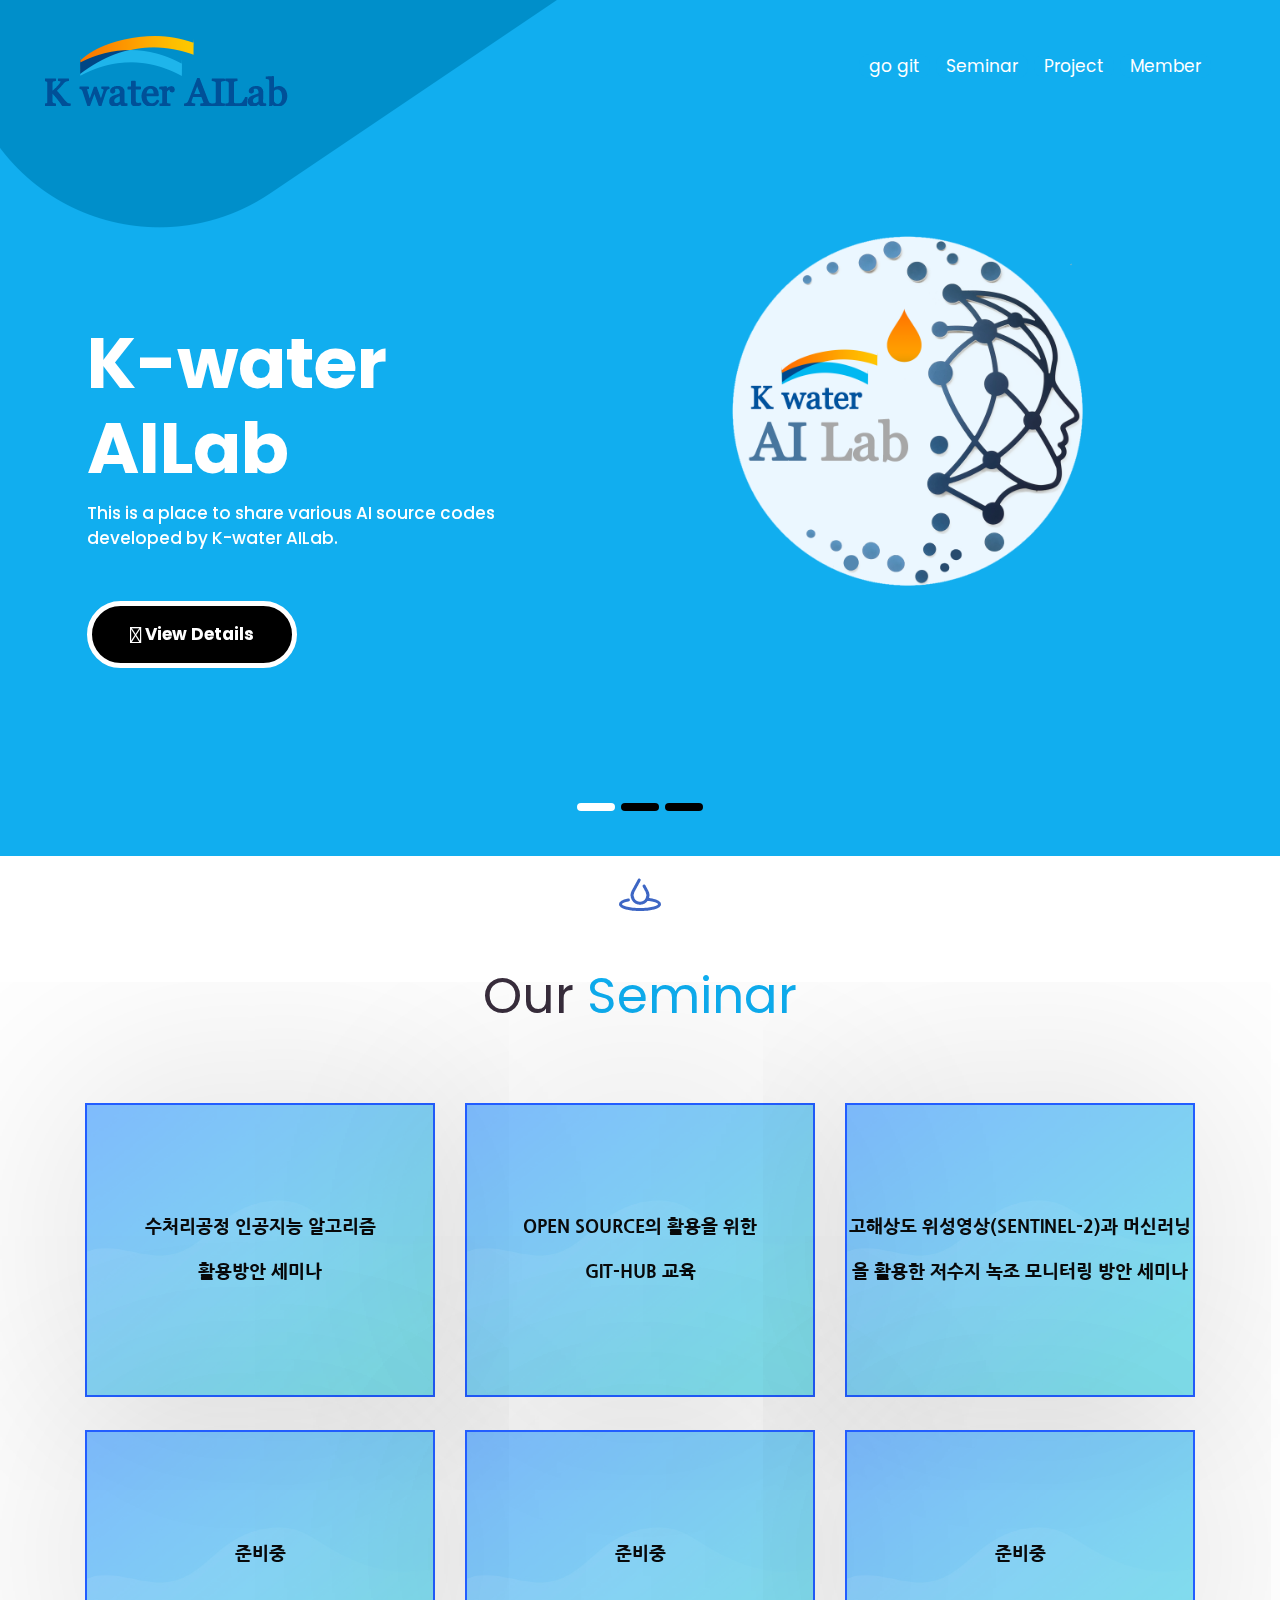
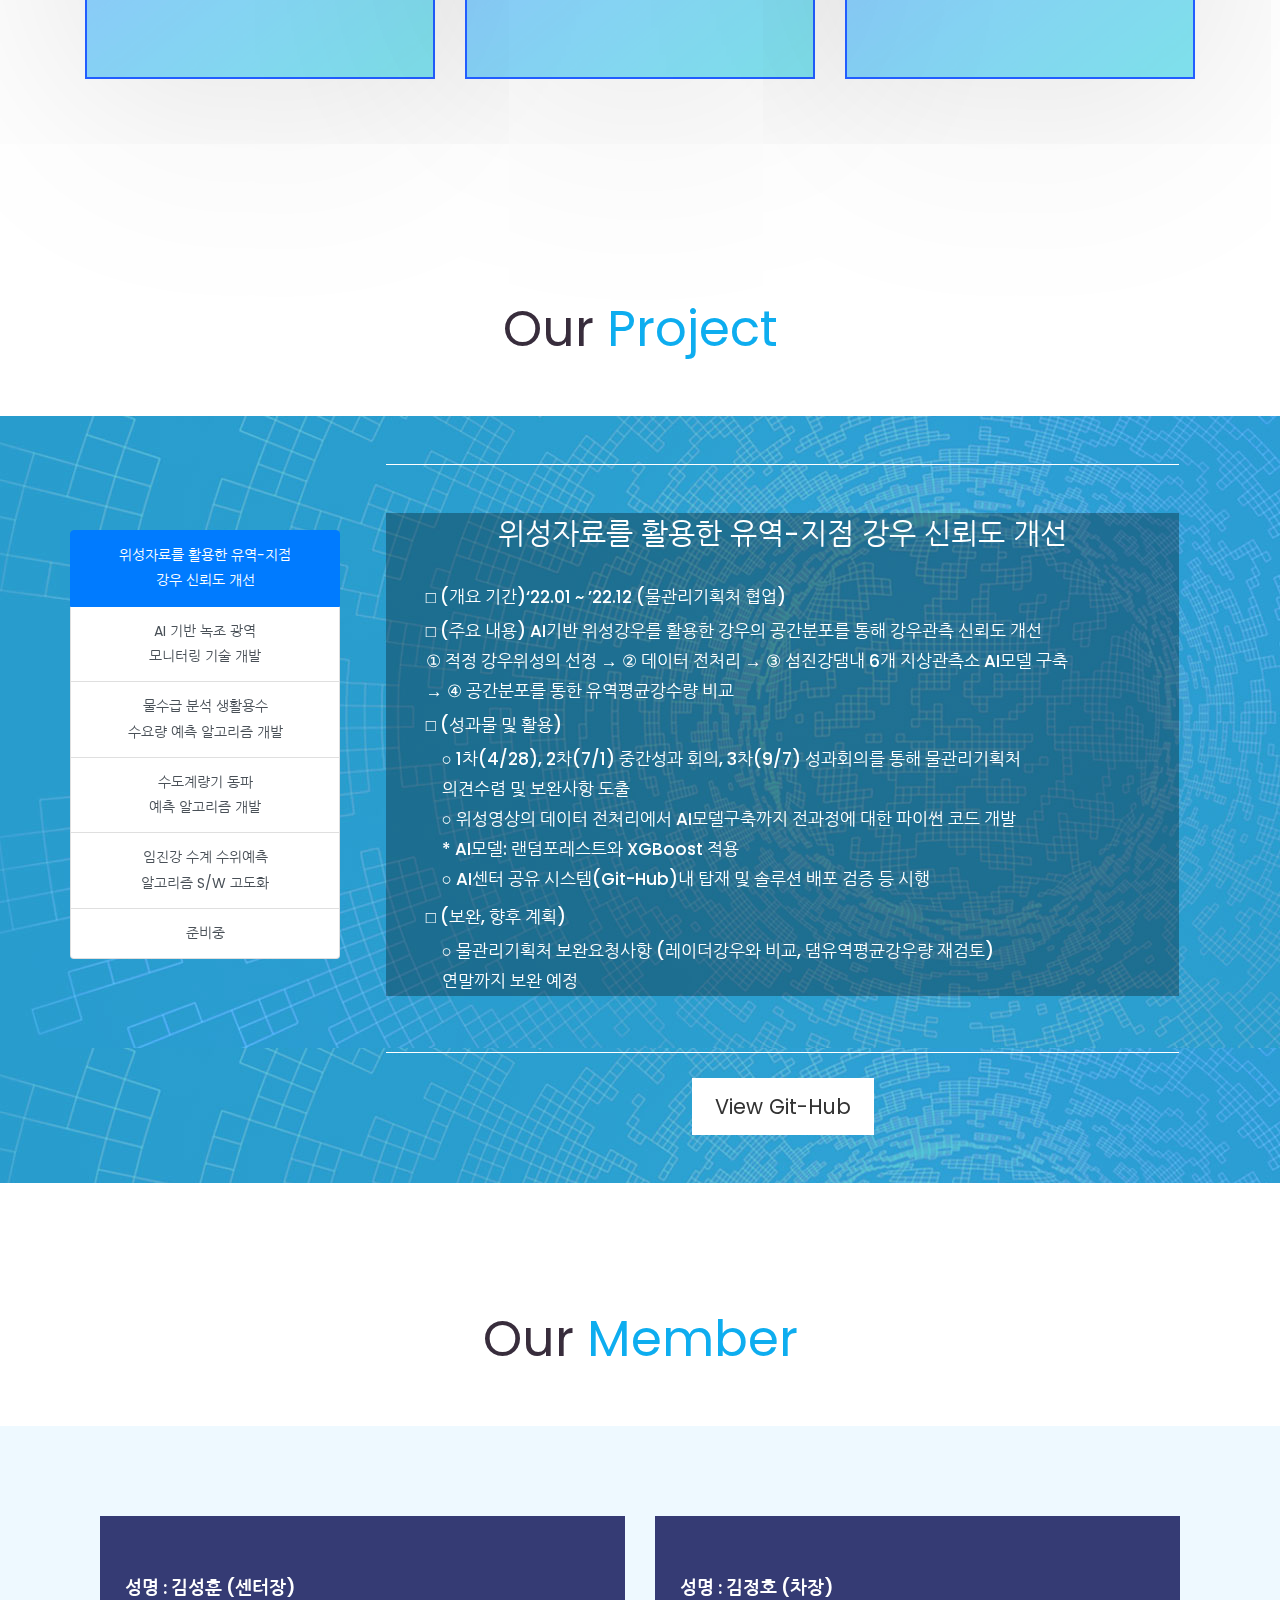
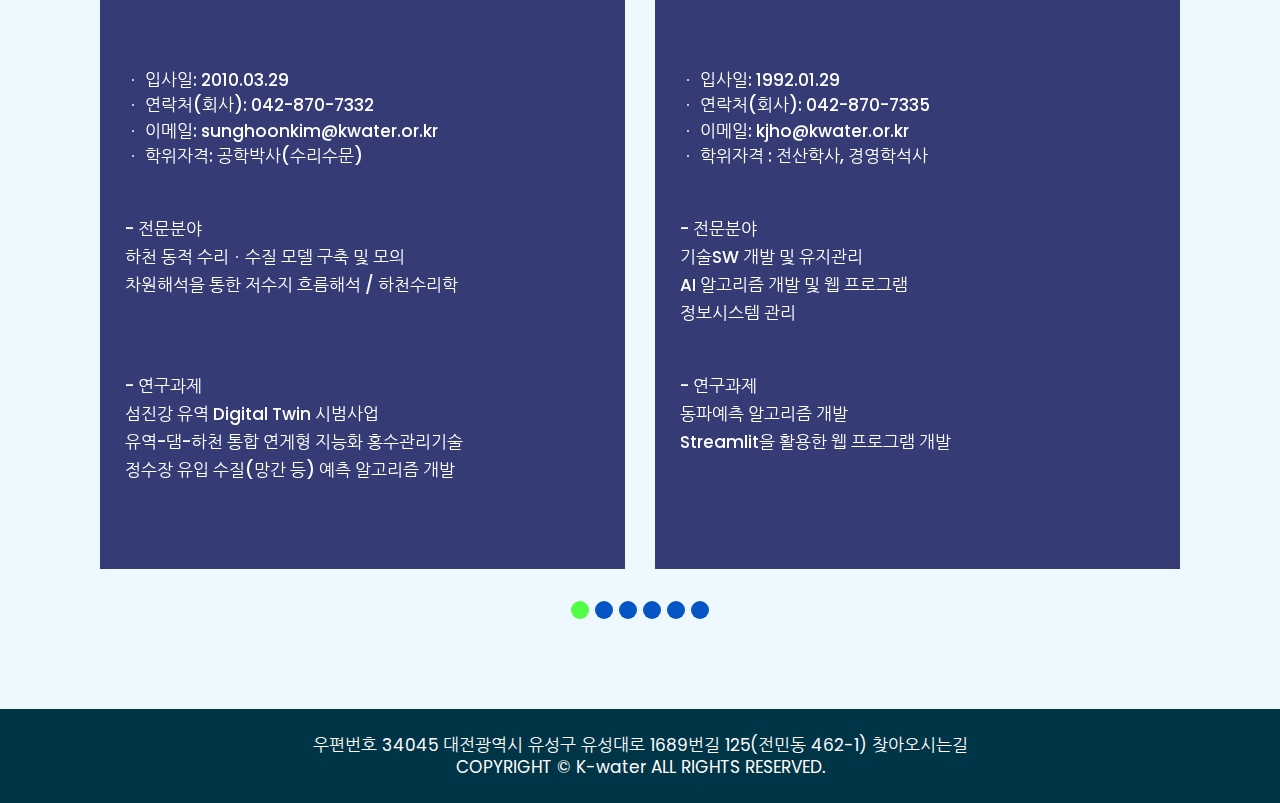
==== index.html @ 800db7da "Update index.html" ====
<!DOCTYPE html>
<html lang="en">
   <head>
      <!-- basic -->
      <meta charset="utf-8">
      <meta http-equiv="X-UA-Compatible" content="IE=edge">
      <!-- mobile metas -->
      <meta name="viewport" content="width=device-width, initial-scale=1">
      <!-- <meta name="viewport" content="initial-scale=1, maximum-scale=1"> -->
      <!-- site metas -->
      <title>Kwater AILab</title>
      <meta name="keywords" content="">
      <meta name="description" content="">
      <meta name="author" content="">
      <!-- bootstrap css -->
      <link rel="stylesheet" href="css/bootstrap.min.css">
      <!-- style css -->
      <link rel="stylesheet" href="css/style.css">
      <!-- Responsive-->
      <link rel="stylesheet" href="css/responsive.css">
      <!-- fevicon -->
      <link rel="icon" href="images/logo/bang1.png" type="image/gif" />
      <!-- Scrollbar Custom CSS -->
      <link rel="stylesheet" href="css/jquery.mCustomScrollbar.min.css">
      <!-- Tweaks for older IEs-->
      <link rel="stylesheet" href="https://netdna.bootstrapcdn.com/font-awesome/4.0.3/css/font-awesome.css">
      <link rel="stylesheet" href="https://cdnjs.cloudflare.com/ajax/libs/fancybox/2.1.5/jquery.fancybox.min.css" media="screen">
      <!--[if lt IE 9]>
      <script src="https://oss.maxcdn.com/html5shiv/3.7.3/html5shiv.min.js"></script>
      <script src="https://oss.maxcdn.com/respond/1.4.2/respond.min.js"></script><![endif]-->

      <!-- member css -->
      <!-- <link rel="stylesheet" href="https://cdnjs.cloudflare.com/ajax/libs/ionicons/4.5.6/css/ionicons.min.css">
      <link rel="stylesheet" href="css/aron/owl.carousel.min_aron.css">
      <link rel="stylesheet" href="css/aron/owl.theme.default.min_aron.css"> -->
      <!-- <link rel="stylesheet" href="css/aron/style_aron.css"> -->

      <!-- font 설정 google -->
      <style>@import url('https://fonts.googleapis.com/css2?family=Nanum+Gothic&display=swap');</style>

      <!-- our project -->
      <link rel="stylesheet" href="css/aron/templatemo-style.css" />

      <!-- new_mem -->
      <link href="https://fonts.googleapis.com/css2?family=Oswald&display=swap" rel="stylesheet">
      <link href="https://fonts.googleapis.com/css2?family=Lato&display=swap" rel="stylesheet">
      <script src="https://kit.fontawesome.com/a076d05399.js"></script>


   </head>
   <!-- body -->
   
   <body class="main-layout">
      <a id="topBtn" href="#">TOP</a>  
      <div id="content">
         <!-- header -->
         <header>
            <!-- header inner -->
            <div class="header">
               <div class="container-fluid">
                  <div class="row">
                     <div class="col-xl-3 col-lg-3 col-md-3 col-sm-3 col logo_section">
                        <div class="full">
                           <div class="center-desk">
                              <div class="logo">
                                 <a href="index.html"><img src="images/logo/newlogo-250.png" alt="#" /></a>
                              </div>
                           </div>
                        </div>
                     </div>
                     <div class="col-xl-9 col-lg-9 col-md-9 col-sm-9">
                        <ul class="btn btn_left">                 
                           </button>
                           <nav class="down_btn float-right">
                              <a href="https://github.com/Kwater-AILab" target="_blank">go git</a>
                              <a href="#work">Seminar</a> 
                              <a href="#contact">Project</a>
                              <a href="#about">Member</a>
                              </nav>
                        </ul>
                     </div>
                  </div>
               </div>
            </div>
         </header>
         <!-- end header inner -->
         <!-- end header -->
         <!-- banner -->
         <div id="myCarousel" class="carousel slide banner_main" data-ride="carousel">
<!-- ----------------------------------------------홈페이지 메인 다음 장 아래 버튼 개수---------------------------------------------------------- -->
            <ol class="carousel-indicators">
               <li data-target="#myCarousel" data-slide-to="0" class="active"></li>
               <li data-target="#myCarousel" data-slide-to="1"></li>
               <li data-target="#myCarousel" data-slide-to="2"></li>
               <!-- <li data-target="#myCarousel" data-slide-to="2"></li> -->
            </ol>
            <div class="carousel-inner">
               <div class="carousel-item active">
                  <div class="container-fluid">
                     <div class="carousel-caption" style="height: 550px ;">
                        <div class="row">
                           <div class="col-xl-5 col-lg-5 col-md-5 col-sm-12">
                              <div class="text-bg">
                                 <h1><br>K-water <br>AILab</h1>
                                 <p>This is a place to share various AI source codes developed by K-water AILab. </p>
                                 <a class="read_more" href="https://github.com/Kwater-AILab" target="_blank"><i class="fa-brands fa-github fa-lg"></i> View Details </a>
                              </div>
                           </div>
                           <div class="col-xl-7 col-lg-7 col-md-7 col-sm-12">
                              <div class="images_box hidden">
                                 <figure><img src="images/logo/MAIN_logo.png"></figure>
                              </div>
                           </div>
                        </div>
                     </div>
                  </div>
               </div>
               <!-- 22222 -->
               <div class="carousel-item">
                  <div class="container-fluid ">
                     <div class="carousel-caption" style="height: 550px ;">
                        <div class="row">
                           <div class="col-xl-5 col-lg-5 col-md-5 col-sm-12">
                              <div class="text-bg">
                                 <h1>2022 제2회 K-water <br>AI 경진대회</h1>
                                 <h2 style="margin-top:-5%;"><br>수돗물 수요예측 AI 알고리즘 개발. </h2>
                                 <p>※ 유량 등의 배수지 운영 자료를 활용하여 수돗물 수요예측을 위한 AI 모델 개발.<br></p>
                                 <a class="read_more" href="https://aifactory.space/competition/detail/2143" target="_blank"><i class="fa-solid fa-water fa-lg"></i> Go page </a>
                              </div>
                           </div>
                           <div class="col-xl-7 col-lg-7 col-md-7 col-sm-12">
                              <div class="images_box" style="height:100%;">
                                <img src="./images/22년_제2회_k-water_AI_경진대회.jpg" style="max-width:100%; height: 550px; ;">
                              </div>
                           </div>
                        </div>
                     </div>
                  </div>
               </div>
               <!-- 33333 -->
               <div class="carousel-item">
                  <div class="container-fluid ">
                     <div class="carousel-caption" style="height: 550px ;">
                        <div class="row">
                           <div class="col-xl-5 col-lg-5 col-md-5 col-sm-12">
                              <div class="text-bg">
                                 <h1>Newsletter</h1>
                                 <h2><br>AI 소식을 알고 싶으세요? <br>AI Newsletter 1호 를 확인해 보세요. </h2>
                                 <p>※ k-water연구원 연구관리처 AI연구센터에서<br> 정기적으로 발간하는 뉴스레터입니다.<br></p>
                                 <a class="read_more" href="https://github.com/Kwater-AILab/AI_NewsLetter" target="_blank"><i class="fa-solid fa-envelopes-bulk fa-lg"></i> Read more </a>
                              </div>
                           </div>
                           <div class="col-xl-7 col-lg-7 col-md-7 col-sm-12">
                              <div class="images_box">
                                 <figure><img src="./news/AI_Newsletter_창간호_카드/AI_Newsletter_창간호_카드_1.jpg"></figure>
                              </div>
                           </div>
                        </div>
                     </div>
                  </div>
               </div>
               
               <!-- ----------------------------------------------홈페이지 메인 다음 장---------------------------------------------------------- -->
               <!-- <div class="carousel-item">
                  <div class="container-fluid">
                     <div class="carousel-caption ">
                        <div class="row">
                           <div class="col-xl-5 col-lg-5 col-md-5 col-sm-12">
                              <div class="text-bg">
                                 <h1>Get<br> Thinking A <br>long time</h1>
                                 <p>Lorem ipsum dolor sit amet, consectetur adipiscing elit, sed do eiusmod tempor incididunt ut labore et dolore magna aliqua. Ut enim ad minim veniam, quis </p>
                                 <a class="read_more" href="#">Read more</a>
                              </div>
                           </div>
                           <div class="col-xl-7 col-lg-7 col-md-7 col-sm-12">
                              <div class="images_box">
                                 <figure><img src="images/img2.png"></figure>
                              </div>
                           </div>
                        </div>
                     </div>
                  </div>
               </div> -->
            </div>
            <a class="carousel-control-prev" href="#myCarousel" role="button" data-slide="prev">
            <i class="fa fa-long-arrow-left" aria-hidden="true"></i>
            </a>
            <a class="carousel-control-next" href="#myCarousel" role="button" data-slide="next">
            <i class="fa fa-long-arrow-right" aria-hidden="true"></i>
            </a>
         </div>
         <!-- end banner -->
         <!-- about ------------------------------------------------>
         <div class="container margin_top10" id="work">
            <div class="row">
               <div class="col-md-12">
                  <div class="titlepage">
                     <img src="./images/mid.png" style="margin-top: 2%; margin-bottom:5%; ">
                     <h2>Our <span class="blu">Seminar</span></h2>
                  </div>
               </div>
            </div>
         </div>
         <div class="three_box">
            <div class="container">
               <div class="row">
                  <div class="col-md-4" onclick="window.open('./seminal_page/index_1.html')">
                     <div id="text_hover" class="const text_align_center">
                        <!-- <i><img src="" alt="#"/></i> -->
                        <!-- <span>수처리공정 인공지능 알고리즘 <br>활용방안 세미나 2022. 03. 11.(금)</span> -->
                        <span>수처리공정 인공지능 알고리즘<br> 활용방안 세미나</span>

                     </div>
                  </div>
                  <div class="col-md-4" onclick="window.open('./seminal_page/index_2.html')">
                     <div id="text_hover" class="const text_align_center p">
                        <span>Open source의 활용을 위한 <br>Git-Hub 교육</span>
                     </div>
                  </div>
                  <div class="col-md-4" onclick="window.open('./seminal_page/index_3.html')">
                     <div id="text_hover" class="const text_align_center">
                        <!-- <i><img src="images/ser3.png" alt="#"/></i> -->
                        <span>고해상도 위성영상(Sentinel-2)과 머신러닝을
                            활용한 저수지 녹조 모니터링 방안 세미나</span>
                     </div>
                  </div>
               </div>

               <div class="row" style="margin-top:3%; margin-bottom:20%;">
                  <div class="col-md-4">
                     <div id="text_hover" class="const text_align_center">
                        <!-- <i><img src="images/ser2.png" alt="#"/></i> -->
                        <span>준비중</span>
                     </div>
                  </div>
                  <div class="col-md-4">
                     <div id="text_hover" class="const text_align_center">
                        <!-- <i><img src="images/ser2.png" alt="#"/></i> -->
                        <span>준비중</span>
                     </div>
                  </div>
                  <div class="col-md-4">
                     <div id="text_hover" class="const text_align_center">
                        <!-- <i><img src="images/ser3.png" alt="#"/></i> -->
                        <span>준비중</span>
                     </div>
                  </div>
               </div>
            </div>
         </div>
            <!-- <div class="container-fluid">
               <div class="row d_flex">
                  <div class="col-md-5">
                     <div class="about_img">
                        <figure><img src="images/about_img.jpg" alt="#"/></figure>
                     </div>
                  </div>

               </div>
            </div> -->
            
         </div>
         <!-- end about -->
         <!-- choose  section -->
         <div class="choose ">
            <div class="container">
               <div class="row">
                  <div class="col-md-12">
                     <div class="titlepage" id="contact">
                        <h2>Our <span class="blu"> Project</span></h2>
                     </div>
                  </div>
               </div>
            </div>
            <div class="choose_bg" >
               <div class="container">
                  <div class="row">
                     <div class="col-md-12">
                        <div class="row">
                           <!-- 카테고리 -->
                           <div class="list-group col-xl-3 col-lg-3 col-md-3 col-sm-12 padding_right" id="list-tab" role="tablist" style="margin-top:10%">
                              <ul class="easy">
                                 <div class="list-group" id="list-tab" role="tablist">
                                    <a class="list-group-item list-group-item-action active font-center" id="list-pj1-list" data-toggle="list" href="#list-pj1" role="tab" aria-controls="pj1">위성자료를 활용한 유역-지점<br> 강우 신뢰도 개선</a>
                                    <a class="list-group-item list-group-item-action font-center" id="list-pj2-list" data-toggle="list" href="#list-pj2" role="tab" aria-controls="pj2">AI 기반 녹조 광역 <br>모니터링 기술 개발</a>
                                    <a class="list-group-item list-group-item-action font-center" id="list-pj3-list" data-toggle="list" href="#list-pj3" role="tab" aria-controls="pj3">물수급 분석 생활용수<br> 수요량 예측 알고리즘 개발</a>
                                    <a class="list-group-item list-group-item-action font-center" id="list-pj4-list" data-toggle="list" href="#list-pj4" role="tab" aria-controls="pj4">수도계량기 동파 <br>예측 알고리즘 개발</a>
                                    <a class="list-group-item list-group-item-action font-center" id="list-pj5-list1" data-toggle="list" href="#list-pj5" role="tab" aria-controls="pj5">임진강 수계 수위예측 <br>알고리즘 S/W 고도화</a>
                                    <a class="list-group-item list-group-item-action font-center" id="list-pj6-list2" data-toggle="list" href="#list-pj6" role="tab" aria-controls="pj6">준비중</a>
                                  </div>
                              </ul>
                           </div>
                           <!-- 내용 -->
                           <div class="col-xl-9 col-lg-9 col-md-9 col-sm-12 padding_left tab-content" id="nav-tabContent">
                              <div class="choose_box tab-pane fade show active"id="list-pj1" role="tabpanel" aria-labelledby="list-pj1-list">
                                 <div>
                                    <ul class="cd-hero-slider mb-0 py-5">
                                       <li class="px-3" data-page-no="1">
                                           <div class="tm-border-top tm-border-bottom">
                                             <div class="tm-bg-dark">
                                               <h2 class="mb-3">위성자료를 활용한 유역-지점 강우 신뢰도 개선</h2>
                                               
                                                <p class="mb-1 text-left">
                                                   □ (개요 기간)‘22.01 ~ ’22.12 (물관리기획처 협업) 
                                                </p>
                                                <p class="mb-1 text-left">
                                                   □ (주요 내용) AI기반 위성강우를 활용한 강우의 공간분포를 통해 강우관측 신뢰도 개선<br>
                                                    ① 적정 강우위성의 선정 → ② 데이터 전처리 → ③ 섬진강댐내 6개 지상관측소 AI모델 구축<br>
                                                     → ④ 공간분포를 통한 유역평균강수량 비교</p>
                                                <!-- <p class="mb-2 text-left" style="margin-left: 2%">
                                                   ○ 군남댐 하류의 방류량 도달시간, 수위 실시간 자료의 시뮬레이션 예측 알고리즘 개발
                                                </p> -->
                                                <p class="mb-1 text-left">
                                                   □ (성과물 및 활용)</p>
                                                <p class="mb-2 text-left" style="margin-left: 2%">
                                                   ○ 1차(4/28), 2차(7/1) 중간성과 회의, 3차(9/7) 성과회의를 통해 물관리기획처 <br>
                                                   의견수렴 및 보완사항 도출 <br>
                                                   ○ 위성영상의 데이터 전처리에서 AI모델구축까지 전과정에 대한 파이썬 코드 개발<br>
                                                   * AI모델: 랜덤포레스트와 XGBoost 적용<br>
                                                   ○ AI센터 공유 시스템(Git-Hub)내 탑재 및 솔루션 배포 검증 등 시행
                                                </p>
                                                <p class="mb-1 text-left">
                                                   □ (보완, 향후 계획)
                                                </p>
                                                <p class="mb-2 text-left" style="margin-left: 2%">
                                                   ○ 물관리기획처 보완요청사항 (레이더강우와 비교, 댐유역평균강우량 재검토)<br>
                                                    연말까지 보완 예정
                                                </p>

                                             </div>
                                           </div>
                                           <div class="text-center">
                                             <a href="https://github.com/Kwater-AILab/rainfall_distribution" target="_blank" data-page-no="2" class="btn btn-primary tm-intro-btn tm-page-link">
                                               View Git-Hub
                                             </a>
                                         </div>            
                                       </li>
                                 </div>
                              </div>
                              <div class="choose_box tab-pane"id="list-pj2" role="tabpanel" aria-labelledby="list-pj2-list">
                                 <div>
                                    <ul class="cd-hero-slider mb-0 py-5">
                                       <li class="px-3" data-page-no="1">
                                          <div class="tm-border-top tm-border-bottom">
                                             <div class="tm-bg-dark">
                                                <h2 class="mb-3">AI 기반 녹조 광역 모니터링 기술 개발</h2>
                                                
                                                <p class="mb-1 text-left">
                                                   □  (개요 기간)  ‘22.03 ~ ’22.11 (물환경계획처 협업) 
                                                </p>
                                                <p class="mb-1 text-left">
                                                   □  (주요 내용) 고해상도 위성영상과 머신러닝을 활용한 저수지 녹조 모니터링 </p>
                                                <p class="mb-2 text-left" style="margin-left: 2%">
                                                   ○ Sentinel 위성 영상을 활용한 저수지(영주댐) 녹조 분포와 AI 맵핑 및 코드 개발 완료
                                                </p>
                                                <p class="mb-1 text-left">
                                                   □ (성과물 및 활용)
                                                </p>
                                                <p class="mb-2 text-left" style="margin-left: 2%">
                                                   ○ 파이썬 라이브러리 개발 솔루션화 <br>
                                                   ○ AI센터 공유 시스템(Git-Hub)내 탑재 및 솔루션 배포 검증 등 시행 
                                                </p>
                                                <p class="mb-1 text-left">
                                                   □ (보완, 향후 계획)
                                                </p>
                                                <p class="mb-2 text-left" style="margin-left: 2%">
                                                   ○ 22년 홍수기 등 운영결과에 따른 성과 공유 및 피드백(~‘22년 말) 시행
                                                </p>
                                             </div>
                                          </div>
                                           <div class="text-center">
                                             <a href="#0" data-page-no="2" class="btn btn-primary tm-intro-btn tm-page-link">
                                               View Git-Hub
                                             </a>
                                         </div>            
                                       </li>
                                 </div>
                              </div>
                              <div class="choose_box tab-pane"id="list-pj3" role="tabpanel" aria-labelledby="list-pj3-list">
                                 <div>
                                    <ul class="cd-hero-slider mb-0 py-5">
                                       <li class="px-3" data-page-no="1">
                                          <div class="tm-border-top tm-border-bottom">
                                             <div class="tm-bg-dark">
                                                <h2 class="mb-3">물수급 분석 생활용수 수요량 예측 알고리즘 개발</h2>
                                                
                                                <p class="mb-1 text-left">
                                                   □  (개요 기간)  ‘22.05 ~ ’22.11 (물관리기획처 협업)
                                                </p>
                                                <p class="mb-1 text-left">
                                                   □  (주요 내용) 국가물관리기본계획 장래(목표년도 2035년) 물수급분석을 위한 인공지능을<br>
                                                    활용한 생·공용수 수요패턴 예측연구(~’22.9) </p>
                                                <p class="mb-2 text-left" style="margin-left: 2%">
                                                   ○ 과거 시·군별 생·공용수 사용량 자료(‘91~’21, 30년, 월별)와 생·공용수 사용량에<br>
                                                    영향을 줄 수 있는 다양한 영향인자(‘08~’21)의 시·군별 영향특성 분석<br>
                                                   ○ 장래인구와 기후변화 시나리오를 활용, AI기반 ’35년 생·공용수 수요예측
                                                </p>
                                                <p class="mb-1 text-left">
                                                   □ (성과물 및 활용)
                                                </p>
                                                <p class="mb-2 text-left" style="margin-left: 2%">
                                                   ○ 시군별 영향인자 분석 EDA(Exploratory Data Analysis)분석 코드 개발 <br>
                                                   ○ 11개 시계열분석방법을 통한 용수수요 예측 코드 개발 <br>
                                                      * ARIMA, SARIMA, Prophet, Lightgbm, DeepAR 등  <br>
                                                   ○ AI센터 공유 시스템(Git-Hub)내 탑재 및 솔루션 배포 검증 등 시행
                                                </p>
                                                <p class="mb-1 text-left">
                                                   □ (보완, 향후 계획)
                                                </p>
                                                <p class="mb-2 text-left" style="margin-left: 2%">
                                                   ○ 물관리기획처와 협의를 통해 개발된 코드의 전국 162개 시·군 확대 적용 확대 방안 검토 및 추진 
                                                </p>
                                             </div>
                                          </div>
                                           <div class="text-center">
                                             <a href="#0" data-page-no="2" class="btn btn-primary tm-intro-btn tm-page-link">
                                               View Git-Hub
                                             </a>
                                         </div>            
                                       </li>
                                 </div>
                              </div>
                              <div class="choose_box tab-pane"id="list-pj4" role="tabpanel" aria-labelledby="list-pj4-list">
                                 <div>
                                    <ul class="cd-hero-slider mb-0 py-5">
                                       <li class="px-3" data-page-no="1">
                                          <div class="tm-border-top tm-border-bottom">
                                             <div class="tm-bg-dark">
                                                <h2 class="mb-3">수도계량기 동파 예측 알고리즘 개발</h2>
                                                
                                                <p class="mb-1 text-left">
                                                   □(과업 기간)  ‘22.02 ~ ’22.09 (유역수도지원처 협업)
                                                </p>
                                                <p class="mb-1 text-left">
                                                   □  (주요 내용) 수도계량기함 내 온도센서와 가상센서(Virtual Sensing)를 이용하여<br>
                                                   동파 예측 서비스 제공 기반 마련 및 기존 센서 이상감지 등 적용
                                                   <!-- <p class="text-left" style="font-size: small;">
                                                      ※ 가상센서(Virtual Sensing): 말그대로 현실에 존재하지 않는 가상의 센서라는 의미,
                                                      온도를 예측하는 물리적인 기계 수량의 부족과 일부 지역에만 설치되어 있다는 문제를
                                                      극복하기 위해 가상의 센서를 만들어 서비스에 활요함.
                                                   </p> -->
                                                </p>
                                                <p class="mb-2 text-left" style="margin-left: 2%">
                                                   ○ 계측자료(기상, 지형 등)를 특성별 구분(그룹화)하여, 예측 모델식을 개발
                                                </p>
                                                <p class="mb-1 text-left">
                                                   □ (성과물 및 활용)
                                                </p>
                                                <p class="mb-2 text-left" style="margin-left: 2%">
                                                   ○ 전문가 자문(9.4) 및 개선·보완 사항 검토 <br>
                                                   ○ 파이썬 라이브러리 개발 솔루션 현업 제공 <br>
                                                   ○ 성과물 가시화를 위한 Web-App 개발 및 내부 배포 <a href="https://himount-freeze-burst-freeze-meter-streamlit-qx53qw.streamlit.app/" target="_blank" style="color:rgb(0, 255, 136) ;">➤ 바로가기</a>

                                                </p>
                                                <p class="mb-1 text-left">
                                                   □ (보완, 향후 계획)
                                                </p>
                                                <p class="mb-2 text-left" style="margin-left: 2%">
                                                   ○ 시스템 고도화 및 신규 계측 데이터 반영 검증 수행<br>
                                                   - 운영 데이터를 활용한 지속적·주기적 AI학습 방안, 확률 예측 등 검토
                                                </p>
                                                <p class="mb-1 text-left">
                                                   □ (현재)
                                                </p>
                                                <p class="mb-2 text-left" style="margin-left: 2%">
                                                   ○ <a href="https://www.waternow.go.kr/web/" target="_blank" style="color:rgb(0, 255, 136) ;">'워터나우'</a>에서 전국민 '동파위험 알림 서비스' 시행중 <a href="https://www.kwater.or.kr/news/repoView.do?seq=127614&brdId=KO26&orderByField=&orderByDirection=&s_mid=36" target="_blank" style="color:rgb(0, 255, 136) ;">➤ 관련기사</a><br>
                                                   - 동파위험 알림 서비스는 '동파위험 지도서비스'와 '푸쉬알림 서비스' 로 구성되어 있음
                                                   <!-- <p class="text-left" style="font-size: small;">
                                                      ※ 워터나우: 한국수자원공사가 국가상수동정보시스템의 수돗물정보서비스를 사용자가 보다 편리하게 이용할 수 있도록
                                                      개발하여'21년 12월부터 운영중인 모바일 어플리케이션
                                                   </p> -->
                                                </p>
                                             </div>
                                          </div>
                                           <div class="text-center">
                                             <a href="https://github.com/Kwater-AILab" target="_blank" data-page-no="2" class="btn btn-primary tm-intro-btn tm-page-link">
                                               View Git-Hub
                                             </a>
                                         </div>            
                                       </li>
                                 </div>
                              </div>
                              <div class="choose_box tab-pane"id="list-pj5" role="tabpanel" aria-labelledby="list-pj5-list">
                                 <div>
                                    <ul class="cd-hero-slider mb-0 py-5">
                                       <li class="px-3" data-page-no="1">
                                           <div class="tm-border-top tm-border-bottom">
                                             <div class="tm-bg-dark">
                                               <h2 class="mb-3">임진강 수계 수위예측 알고리즘 S/W 고도화</h2>
                                               
                                               <p class="mb-1 text-left">
                                                □ (개요 기간) ‘21.07 ~ ’22.06 </p>
                                                <p class="mb-1 text-left">
                                                □ (주요 내용) 북한댐(황강) 댐 방류 및 극한 홍수 등에 대응한 하류 지역의 수위 예측 기술 개발 </p>
                                                <p class="mb-2 text-left" style="margin-left: 2%">
                                                   ○ 군남댐 하류의 방류량 도달시간, 수위 실시간 자료의 시뮬레이션 예측 알고리즘 개발</p>
                                                 <p class="mb-1 text-left">
                                                   □ (성과물 및 활용)</p>
                                                   <p class="mb-2 text-left" style="margin-left: 2%">
                                                      ○ 홍수통제소 자료 기반으로 실시간 수위 예측을 위한 프로그램(C#) 개발 <br>
                                                      ○ 데이터기반 하천 수위예측 S/W 개발성과 현장 적용을 위한 배포 및 시범 운영(연천포전권)</p>
                                                    <p class="mb-1 text-left">
                                                      □ (보완, 향후 계획)</p>
                                                   <p class="mb-2 text-left" style="margin-left: 2%">
                                                      ○ 22년 홍수기 등 운영결과에 따른 성과 공유 및 피드백(~‘22년 말) 시행</p>
                                             </div>
                                           </div>
                                           <div class="text-center">
                                             <a href="#0" data-page-no="2" class="btn btn-primary tm-intro-btn tm-page-link">
                                               View Git-Hub
                                             </a>
                                         </div>            
                                       </li>
                                 </div>
                              </div>
                              <div class="choose_box tab-pane"id="list-pj6" role="tabpanel" aria-labelledby="list-pj6-list">
                                 <div>
                                    <ul class="cd-hero-slider mb-0 py-5">
                                       <li class="px-3" data-page-no="1">
                                           <div class="tm-border-top tm-border-bottom">
                                             <div class="tm-bg-dark">
                                               <h2 class="mb-3">준비중</h2>
                                               
                                               <!-- <p class="mb-1 text-left">
                                                □ (개요 기간) ‘21.07 ~ ’22.06 </p>
                                                <p class="mb-1 text-left">
                                                □ (주요 내용) 북한댐(황강) 댐 방류 및 극한 홍수 등에 대응한 하류 지역의 수위 예측 기술 개발 </p>
                                                <p class="mb-2 text-left" style="margin-left: 2%">
                                                   ○ 군남댐 하류의 방류량 도달시간, 수위 실시간 자료의 시뮬레이션 예측 알고리즘 개발
                                                 </p>
                                                 <p class="mb-1 text-left">
                                                   □ (성과물 및 활용)</p>
                                                   <p class="mb-2 text-left" style="margin-left: 2%">
                                                      ○ 홍수통제소 자료 기반으로 실시간 수위 예측을 위한 프로그램(C#) 개발 <br>
                                                      ○ 데이터기반 하천 수위예측 S/W 개발성과 현장 적용을 위한 배포 및 시범 운영(연천포전권) 
                                                    </p>
                                                    <p class="mb-1 text-left">
                                                      □ (보완, 향후 계획)
                                                   </p>
                                                   <p class="mb-2 text-left" style="margin-left: 2%">
                                                      ○ 22년 홍수기 등 운영결과에 따른 성과 공유 및 피드백(~‘22년 말) 시행
                                                    </p> -->

                                             </div>
                                           </div>
                                           <div class="text-center">
                                             <a href="#0" data-page-no="2" class="btn btn-primary tm-intro-btn tm-page-link">
                                               View Git-Hub
                                             </a>
                                         </div>            
                                       </li>
                                 </div>
                              </div>
                           </div>
                        </div>
                     </div>
                  </div>
               </div>
            </div>
         </div>
         <!-- end choose  section -->
         <!-- work -->
         <div class="titlepage" style="margin-top:10%;">
            <h2>Our <span class="blu"> Member</span></h2>
         </div>

         <div class="testimonial" id="about">
            <div class="container">
               <div class="row">
                  <div class="col-md-12">
                     <div id="myCarouse2" class="carousel slide testimonial_Carousel" data-ride="carousel">
                        <ol class="carousel-indicators">
                           <li data-target="#myCarouse2" data-slide-to="0" class="active"></li>
                           <li data-target="#myCarouse2" data-slide-to="1"></li>
                           <li data-target="#myCarouse2" data-slide-to="2"></li>
                           <li data-target="#myCarouse2" data-slide-to="3"></li>
                           <li data-target="#myCarouse2" data-slide-to="4"></li>
                           <li data-target="#myCarouse2" data-slide-to="5"></li>
                        </ol>
                        <div class="carousel-inner">
                           <div class="carousel-item active">
                              <div class="container">
                                 <div class="carousel-caption ">
                                    <div class="row">
                                       <div class="col-md-6 margin_boot">
                                          <div class="test_box">
                                             <h4>성명 : 김성훈 (센터장)</h4>
                                             <p class="name_aron" style="line-height:1.5 ;">
                                                <br>ㆍ 입사일: 2010.03.29
                                                <br>ㆍ 연락처(회사): 042-870-7332
                                                <br>ㆍ 이메일: sunghoonkim@kwater.or.kr
                                                <br>ㆍ 학위자격: 공학박사(수리수문) 
                                                <div class="name_aron">
                                                    <p style="color:#fff ;" >
                                                        - 전문분야
                                                        <br>하천 동적 수리ㆍ수질 모델 구축 및 모의
                                                        <br>차원해석을 통한 저수지 흐름해석 / 하천수리학  
                                                        <br>&nbsp; 
                                                    </p>
                                                    <p class="">
                                                        - 연구과제
                                                        <br>섬진강 유역 Digital Twin 시범사업
                                                        <br>유역-댐-하천 통합 연게형 지능화 홍수관리기술
                                                        <br>정수장 유입 수질(망간 등) 예측 알고리즘 개발
                                                </div>
                                                </p>        
                                            </p>
                                          </div>
                                       </div>
                                       <div class="col-md-6 margin_boot">
                                          <div class="test_box">
                                             <h4>성명 : 김정호 (차장)</h4>
                                             <p class="name_aron" style="line-height:1.5 ;">
                                                <br>ㆍ 입사일: 1992.01.29
                                                <br>ㆍ 연락처(회사): 042-870-7335
                                                <br>ㆍ 이메일: kjho@kwater.or.kr
                                                <br>ㆍ 학위자격 : 전산학사, 경영학석사
                                                <div class="name_aron">
                                                    <p style="color:#fff ;" >
                                                        - 전문분야
                                                        <br>기술SW 개발 및 유지관리
                                                        <br>AI 알고리즘 개발 및 웹 프로그램
                                                        <br>정보시스템 관리
                                                    </p>
                                                    <p class="">
                                                        - 연구과제
                                                        <br>동파예측 알고리즘 개발
                                                        <br>Streamlit을 활용한 웹 프로그램 개발
                                                        <br>&nbsp; 
                                                </div>
                                                </p>        
                                            </p>
                                          </div>
                                       </div>
                                    </div>
                                 </div>
                              </div>
                           </div>
                           <div class="carousel-item">
                              <div class="container">
                                 <div class="carousel-caption">
                                    <div class="row">
                                       <div class="col-md-6 margin_boot">
                                          <div class="test_box">
                                             <h4>성명 : 이호현 (수석위원)</h4>
                                             <p class="name_aron" style="line-height:1.5 ;">
                                                <br>ㆍ 입사일: 1998.01.05
                                                <br>ㆍ 연락처(회사): 042-670-7682
                                                <br>ㆍ 이메일: lhh@kwater.or.kr
                                                <br>ㆍ 학위자격 : 공학박사(제어공학)
                                                <div class="name_aron">
                                                      <p style="color:#fff ;" >
                                                         - 전문분야
                                                         <br>계측제어시스템, 수처리 공정제어 기술
                                                         <br>데이터마이닝, 패턴인식 등
                                                         <br>&nbsp; 
                                                      </p>
                                                      <p class="">
                                                         - 연구과제
                                                         <br>컴퓨터 비전 기술을 이용한 댐 결함검출
                                                         <br>임진강 수계 수위예측 알고리즘 S/W고도화
                                                         <br>산업용수 RO 막차압 예측에 따른 화확세정 예측
                                                </div>
                                                </p>        
                                             </p>
                                          </div>
                                       </div>
                                       <div class="col-md-6 margin_boot">
                                          <div class="test_box">
                                             <h4>성명 :정희진 (차장)</h4>
                                             <p class="name_aron" style="line-height:1.5 ;">
                                                <br>ㆍ 입사일: 2005.06.28
                                                <br>ㆍ 연락처(회사): 042-870-7683
                                                <br>ㆍ 이메일: heejin.chung@kwater.or.kr
                                                <br>ㆍ 학위자격 : 석사(산업계측제어), 기사(정보처리), CISA
                                                <div class="name_aron">
                                                      <p style="color:#fff ;" >
                                                         - 전문분야
                                                         <br>계측제어시스템, 수처리 공정제어 기술
                                                         <br>수도 분야 인공지능 적용
                                                         <br>물관리 ICT 및 AI 적용 자문 등 
                                                      </p>
                                                      <p class="">
                                                         - 연구과제
                                                         <br>정수 및 배출수처리 공정 인공지능 알고리즘 개발
                                                         <br>컴퓨터 비전 기술을 이용한 댐 결함검출
                                                         <br>&nbsp; 
                                                </div>
                                                </p>        
                                             </p>
                                          </div>
                                       </div>
                                    </div>
                                 </div>
                              </div>
                           </div>
                           <div class="carousel-item">
                              <div class="container">
                                 <div class="carousel-caption">
                                    <div class="row">
                                       <div class="col-md-6 margin_boot">
                                          <div class="test_box">
                                             <h4>성명: 최영돈 (책임연구원)</h4>
                                             <p class="name_aron" style="line-height:1.5 ;">
                                                <br>ㆍ 입사일: 2003.02.24
                                                <br>ㆍ 연락처(회사): 042-870-7623
                                                <br>ㆍ 이메일: sunghoonkim@kwater.or.kr
                                                <br>ㆍ 학위자격: 박사(University of Virginia)
                                                <div class="name_aron">
                                                      <p style="color:#fff ;" >
                                                         - 전문분야
                                                         <br>Computational Reproducibility
                                                         <br>Python을 활용한 수자원모델링
                                                         <br>RF와 XGBoost를 활용한 시계열자료 분석
                                                      </p>
                                                      <p class="">
                                                         - 연구과제
                                                         <br>AI기반 위성강우를 활용한 강우의 공간분포
                                                         <br>인공지능을 활용한 생공용수 수요패턴 예측
                                                         <br>고해상도 위성영상 활용한 저수지 녹조예측
                                                </div>
                                                </p>        
                                             </p>
                                          </div>
                                       </div>
                                       <div class="col-md-6 margin_boot">
                                          <div class="test_box">
                                             <h4>성명 : 정지영 (책임위원)</h4>
                                             <p class="name_aron" style="line-height:1.5 ;">
                                                <br>ㆍ 입사일: 2010.03.29
                                                <br>ㆍ 연락처(회사): 042-870-7334
                                                <br>ㆍ 이메일: jyjung@kwater.or.kr
                                                <br>ㆍ 학위자격 : 석사(지역환경토목), SCJP
                                                <div class="name_aron">
                                                      <p style="color:#fff ;" >
                                                         - 전문분야
                                                         <br>데이터 전처리 및 품질관리 기술
                                                         <br>수자원/환경/에너지 분야 AI 알고리즘 개발
                                                         <br>물관리 SW 및 GIS, AI 적용 자문 등
                                                      </p>
                                                      <p class="">
                                                         - 연구과제
                                                         <br>취수원 수질(망간, 녹조) 예측 알고리즘 연구
                                                         <br>댐ㆍ도시ㆍ하천 홍수분석 AI 표준모델 개발
                                                         <br>&nbsp; 
                                                </div>
                                                </p>        
                                             </p>
                                          </div>
                                       </div>
                                    </div>
                                 </div>
                              </div>
                           </div>
                           <div class="carousel-item">
                              <div class="container">
                                 <div class="carousel-caption">
                                    <div class="row">
                                       <div class="col-md-6 margin_boot">
                                          <div class="test_box">
                                             <h4>성명 :김용섭 (과장)</h4>
                                             <p class="name_aron" style="line-height:1.5 ;">
                                                <br>ㆍ 입사일: 2017.12.30
                                                <br>ㆍ 연락처(회사): 042-870-7337
                                                <br>ㆍ 이메일: seobiya@kwater.or.kr
                                                <br>ㆍ 학위자격 : 학사(컴퓨터정보학), 기사(정보처리)
                                                <div class="name_aron">
                                                      <p style="color:#fff ;" >
                                                         - 전문분야
                                                         <br>Native Desktop, Embedded 개발
                                                         <br>Mobile(Andriod) App개발
                                                         <br>&nbsp; 
                                                      </p>
                                                      <p class="">
                                                         - 연구과제
                                                         <br>수자원/수도/ICT 및 Iot 분야 GUI프로그램 개발
                                                         <br>&nbsp; 
                                                         <br>&nbsp; 
                                                </div>
                                                </p>        
                                             </p>
                                          </div>
                                       </div>
                                       <div class="col-md-6 margin_boot">
                                          <div class="test_box">
                                             <h4>성명 : 주경원 (선임연구) </h4>
                                             <p class="name_aron" style="line-height:1.5 ;">
                                                <br>ㆍ 입사일: 2022.07.11
                                                <br>ㆍ 연락처(회사): 042-870-7340
                                                <br>ㆍ 이메일: kwjoo@kwater.or.kr
                                                <br>ㆍ 학위자격 : 공학박사(토목환경공학과)
                                                <div class="name_aron">
                                                      <p style="color:#fff ;" >
                                                         - 전문분야
                                                         <br>수문량 분석 선진화 기술개발 (설계강우량)
                                                         <br>다변량 확률분포형(copula) 기반 연구
                                                         <br>인공신경망 기반 댐 장기유입량 예측
                                                      </p>
                                                      <p class="">
                                                         - 연구과제
                                                         <br>유역-댐-하천 통합 연게형 지능화 홍수관리기술
                                                         <br>물수급 분석 생활용수 수요량 예측 알고리즘 개발
                                                         <br>정수장 유입 수질(망간 등) 예측 알고리즘 개발
                                                </div>
                                                </p>        
                                             </p>
                                          </div>
                                       </div>
                                    </div>
                                 </div>
                              </div>
                           </div>
                           <div class="carousel-item">
                              <div class="container">
                                 <div class="carousel-caption">
                                    <div class="row">
                                       <div class="col-md-6 margin_boot">
                                          <div class="test_box">
                                             <h4>성명 : 이소령 (대리)</h4>
                                             <p class="name_aron" style="line-height:1.5 ;">
                                                <br>ㆍ 입사일: 2022.07.11
                                                <br>ㆍ 연락처(회사): 042-870-7341
                                                <br>ㆍ 이메일: wjellygom@kwater.or.kr
                                                <br>ㆍ 학위자격 : 학사(프랑스문화, 융합소프트웨어), 기사(정보처리), SQLD
                                                <div class="name_aron">
                                                      <p style="color:#fff ;" >
                                                         - 전문분야
                                                         <br>정보시스템 관리
                                                         <br>파이썬을 이용한 전처리 및 시각화
                                                         <!-- <br>&nbsp;  -->
                                                      </p>
                                                      <p class="">
                                                         - 연구과제
                                                         <br>DB 메타데이터, 공공데이터품질 진단
                                                         <br>&nbsp; 
                                                         <br>&nbsp; 
                                                </div>
                                                </p>        
                                             </p>
                                          </div>
                                       </div>
                                       <div class="col-md-6 margin_boot">
                                          <div class="test_box">
                                             <h4>성명 : 장현준 (사원)</h4>
                                             <p class="name_aron" style="line-height:1.5 ;">
                                                <br>ㆍ 입사일: 2022.03.02
                                                <br>ㆍ 연락처(회사): 042-870-7685
                                                <br>ㆍ 이메일: gapple95@kwater.or.kr
                                                <br>ㆍ 학위자격 : 석사(컴퓨터공학과)
                                                <div class="name_aron">
                                                      <p style="color:#fff ;" >
                                                         - 전문분야
                                                         <br>머신러닝, 딥러닝 모델 구축
                                                         <br>머신러닝을 활용한 회귀, 분류 알고리즘 적용
                                                         <br>&nbsp; 
                                                      </p>
                                                      <p class="">
                                                         - 연구과제
                                                         <br>AI 시뮬레이션 취수원수질 예측(망간 등)
                                                         <br>&nbsp; 
                                                         <br>&nbsp; 
                                                </div>
                                                </p>        
                                             </p>
                                          </div>
                                       </div>
                                    </div>
                                 </div>
                              </div>
                           </div>
                            <div class="carousel-item">
                              <div class="container">
                                 <div class="carousel-caption">
                                    <div class="row">
                                       <div class="col-md-6 margin_boot">
                                          <div class="test_box">
                                             <h4>성명 : 이아론 (사원)</h4>
                                             <p class="name_aron" style="line-height:1.5 ;">
                                                <br>ㆍ 입사일: 2022.05.02
                                                <br>ㆍ 연락처(회사): 042-870-7333
                                                <br>ㆍ 이메일: leearon@kwater.or.kr
                                                <br>ㆍ 학위자격 : 학사(컴퓨터공학과), 기사(정보처리)
                                                <div class="name_aron">
                                                      <p style="color:#fff ;" >
                                                         - 전문분야
                                                         <br>컴퓨터 비전 오픈소스 모델 활용
                                                         <br>파이썬을 이용한 크롤링, 셀리늄, 시각화
                                                         <br>웹 디자인
                                                      </p>
                                                      <p class="">
                                                         - 연구과제
                                                         <br>컴퓨터 비전 기술을 이용한 댐 결함검출
                                                         <br>&nbsp; 
                                                         <br>&nbsp; 
                                                </div>
                                                </p>        
                                             </p>
                                          </div>
                                       </div>
                                       <!-- <div class="col-md-6 margin_boot">
                                          <div class="test_box">
                                             <i><img src="images/tes1.jpg" alt="#"/></i>
                                             <h4>ROCOYO</h4>
                                             <span>(It is a long )</span>
                                             <p>It is a long established fact that a reader will be distracted by the readable content of a page when looking at its layout. The point of using Lorem Ipsum is that it has a more-or-less normal distribution of letters, as </p>
                                          </div>
                                       </div> -->
                                    </div>
                                 </div>
                              </div>
                           </div>
                        </div>
                        <a class="carousel-control-prev" href="#myCarouse2" role="button" data-slide="prev">
                        <span class="carousel-control-prev-icon" aria-hidden="true"></span>
                        <span class="sr-only">Previous</span>
                        </a>
                        <a class="carousel-control-next" href="#myCarouse2" role="button" data-slide="next">
                        <span class="carousel-control-next-icon" aria-hidden="true"></span>
                        <span class="sr-only">Next</span>
                        </a>
                     </div>
                  </div>
               </div>
            </div>
         </div>
         <!-- test -->
         
         <!-- end_test -->
         <!--  footer -->
         <footer>
            <!-- <div class="footer">
               <div class="container">
                  <div class="col-md-12">
                     <p style="color:#fff ;">우편번호 34045 대전광역시 유성구 유성대로 1689번길 125(전민동 462-1)
                        <a href="http://www.kwater.or.kr/kiwe/guide/map01Tab.do?s_mid=772" style="color:#fff ;">찾아오시는길</a></p>
                  </div>
               </div> -->
               <div class="copyright">
                  <!-- <div class="container"> -->
                     <div class="row">
                        <div class="col-md-12">
                           <p style="color:#fff ;">우편번호 34045 대전광역시 유성구 유성대로 1689번길 125(전민동 462-1)
                              <a href="http://www.kwater.or.kr/kiwe/guide/map01Tab.do?s_mid=772" style="color:#fff ;">찾아오시는길</a></p>
                        </div>
                        <div class="col-md-12">
                           <p>COPYRIGHT © K-water ALL RIGHTS RESERVED.
                        </div>
                     </div>
                  <!-- </div> -->
               </div>
            </div>
         </footer>
         <!-- end footer -->
      </div>
      <div class="overlay"></div>
      <!-- Javascript files-->
      <script src="js/jquery.min.js"></script>
      <script src="js/popper.min.js"></script>
      <script src="js/bootstrap.bundle.min.js"></script>
      <script src="js/jquery-3.0.0.min.js"></script>

      <!-- fa icon js -->
      <script src="https://kit.fontawesome.com/3361c21a73.js" crossorigin="anonymous"></script>
      <!-- sidebar -->
      <script src="js/jquery.mCustomScrollbar.concat.min.js"></script>
      <script src="js/custom.js"></script>
      <script type="text/javascript">
         $(document).ready(function() {
             $("#sidebar").mCustomScrollbar({
                 theme: "minimal"
             });
         
             $('#dismiss, .overlay').on('click', function() {
                 $('#sidebar').removeClass('active');
                 $('.overlay').removeClass('active');
             });
         
             $('#sidebarCollapse').on('click', function() {
                 $('#sidebar').addClass('active');
                 $('.overlay').addClass('active');
                 $('.collapse.in').toggleClass('in');
                 $('a[aria-expanded=true]').attr('aria-expanded', 'false');
             });
         });
      </script>
      <script>
         $(document).ready(function() {
             $(".fancybox").fancybox({
                 openEffect: "none",
                 closeEffect: "none"
             });
         
             $(".zoom").hover(function() {
         
                 $(this).addClass('transition');
             }, function() {
         
                 $(this).removeClass('transition');
             });
         });
      </script>
      <script>
         // This example adds a marker to indicate the position of Bondi Beach in Sydney,
         // Australia.
         function initMap() {
           var map = new google.maps.Map(document.getElementById('map'), {
             zoom: 11,
             center: {
               lat: 40.645037,
               lng: -73.880224
             },
           });
         
           var image = 'images/maps-and-flags.png';
           var beachMarker = new google.maps.Marker({
             position: {
               lat: 40.645037,
               lng: -73.880224
             },
             map: map,
             icon: image
           });
         }
      </script>
      <!-- google map js -->
      <script src="https://maps.googleapis.com/maps/api/js?key=AIzaSyA8eaHt9Dh5H57Zh0xVTqxVdBFCvFMqFjQ&callback=initMap"></script>
      <!-- end google map js -->

      <!-- member -->
      <!-- <script src="js/aron/bootstrap.min_aron.js"></script>
      <script src="js/aron/jquery.min_aron.js"></script>
      <script src="js/aron/main_aron.js"></script>
      <script src="js/aron/owl.carousel.min_aron.js"></script>
      <script src="js/aron/popper_aron.js"></script> -->
      <script src="js/jquery-3.0.0.min.js"></script>
      <script src="js/jquery.min.js"></script>
      <script src="js/popper.min.js"></script>
      <script src="js/bootstrap.bundle.min.js"></script>
      <script src="js/aron/top.js"></script>
      <!-- <script src="js/aron/main_me1.js"></script> -->


   </body>
</html>
---- css/style.css ----
/*--------------------------------------------------------------------- File Name: responsive.css ---------------------------------------------------------------------*/


/*--------------------------------------------------------------------- File Name: style.css ---------------------------------------------------------------------*/


/*--------------------------------------------------------------------- import Fonts ---------------------------------------------------------------------*/

@import url('https://fonts.googleapis.com/css?family=Rajdhani:300,400,500,600,700');
@import url('https://fonts.googleapis.com/css?family=Poppins:100,100i,200,200i,300,300i,400,400i,500,500i,600,600i,700,700i,800,800i,900,900i');
@import url('https://fonts.googleapis.com/css?family=Raleway:100,400,600,700,900&display=swap');

/*****---------------------------------------- 1) font-family: 'Rajdhani', sans-serif;
 2) font-family: 'Poppins', sans-serif;
 ----------------------------------------*****/


/*--------------------------------------------------------------------- import Files ---------------------------------------------------------------------*/

@import url(animate.min.css);
@import url(normalize.css);
@import url(icomoon.css);
@import url(font-awesome.min.css);
@import url(meanmenu.css);
@import url(owl.carousel.min.css);
@import url(swiper.min.css);
@import url(slick.css);
@import url(jquery.fancybox.min.css);
@import url(jquery-ui.css);
@import url(nice-select.css);

/* coustom */
@font-face {
     font-family: neon;
     src: url(https://s3-us-west-2.amazonaws.com/s.cdpn.io/707108/neon.ttf);
   }

.container_neon {
display: table-cell;
text-align: center;
vertical-align: middle;
}

.neon {
font-family: neon;
color: #FB4264;
font-size: 9vw;
/* line-height: 9vw; */
text-shadow: 0 0 1vw #F40A35;
}
.neon {
     animation: neon 1s ease infinite;
     -moz-animation: neon 1s ease infinite;
     -webkit-animation: neon 1s ease infinite;
   }
@keyframes neon {
0%,
100% {
     text-shadow: 0 0 1vw #FA1C16, 0 0 3vw #FA1C16, 0 0 10vw #FA1C16, 0 0 10vw #FA1C16, 0 0 .4vw #FED128, .5vw .5vw .1vw #806914;
     color: #FED128;
}
50% {
     text-shadow: 0 0 .5vw #800E0B, 0 0 1.5vw #800E0B, 0 0 5vw #800E0B, 0 0 5vw #800E0B, 0 0 .2vw #800E0B, .5vw .5vw .1vw #40340A;
     color: #806914;
}
}
/*--------------------------------------------------------------------- skeleton ---------------------------------------------------------------------*/

@media (max-width: 400px) {
     #attendance_list .hidden {
       width: 0 !important;
       display: none !important;
          }
     }

* {
     box-sizing: border-box !important;
}

html {
     scroll-behavior: smooth;
}

body {
     color: #666666;
     font-size: 14px;
     font-family: 'Poppins', sans-serif, 'Nanum Gothic', sans-serif;
     line-height: 1.80857;
     font-weight: normal;
}

a {
     color: #1f1f1f;
     text-decoration: none !important;
     outline: none !important;
     -webkit-transition: all .3s ease-in-out;
     -moz-transition: all .3s ease-in-out;
     -ms-transition: all .3s ease-in-out;
     -o-transition: all .3s ease-in-out;
     transition: all .3s ease-in-out;
}

h1,
h2,
h3,
h4,
h5,
h6 {
     letter-spacing: 0;
     font-weight: normal;
     position: relative;
     padding: 0 0 10px 0;
     font-weight: normal;
     line-height: normal;
     color: #ffffff;
     margin: 0
}

h1 {
     font-size: 24px;
}

h2 {
     font-size: 22px;
}

h3 {
     font-size: 18px;
}

h4 {
     font-size: 16px
}

h5 {
     font-size: 14px
}

h6 {
     font-size: 13px
}

*,
*::after,
*::before {
     -webkit-box-sizing: border-box;
     -moz-box-sizing: border-box;
     box-sizing: border-box;
}

h1 a,
h2 a,
h3 a,
h4 a,
h5 a,
h6 a {
     color: #212121;
     text-decoration: none!important;
     opacity: 1
}

button:focus {
     outline: none;
}

ul,
li,
ol {
     margin: 0px;
     padding: 0px;
     list-style: none;
}

p {
     margin: 0px;
     font-weight: 500;
     font-size: 15px;
     line-height: 24px;
}

a {
     color: #ffffff;
     text-decoration: none;
     outline: none !important;
}

a,

.btn {
     text-decoration: none !important;
     outline: none !important;
     -webkit-transition: all .3s ease-in-out;
     -moz-transition: all .3s ease-in-out;
     -ms-transition: all .3s ease-in-out;
     -o-transition: all .3s ease-in-out;
     transition: all .3s ease-in-out;
     /* background-color: #000; */
}
.btn_left{
     margin-left: 0%
}

@media (max-width:500px){
     .btn_left{
          display: inline-block;
          width: 120%;
          height: auto;
     }
}

img {
     max-width: 100%;
     height: auto;
}

 :focus {
     outline: 0;
}

.btn-custom {
     margin-top: 20px;
     background-color: transparent !important;
     border: 2px solid #ddd;
     padding: 12px 40px;
     font-size: 16px;
}

.lead {
     font-size: 18px;
     line-height: 30px;
     color: #767676;
     margin: 0;
     padding: 0;
}

.form-control:focus {
     border-color: #ffffff !important;
     box-shadow: 0 0 0 .2rem rgba(255, 255, 255, .25);
}

.navbar-form input {
     border: none !important;
}

.badge {
     font-weight: 500;
}

blockquote {
     margin: 20px 0 20px;
     padding: 30px;
}

button {
     border: 0;
     margin: 0;
     padding: 0;
     cursor: pointer;
}

.full {
     float: left;
     width: 100%;
}

.layout_padding {
     padding-top: 90px;
     padding-bottom: 90px;
}

.layout_padding_2 {
     padding-top: 75px;
     padding-bottom: 75px;
}

.light_silver {
     background: #f9f9f9;
}

.theme_bg {
     background: #38c8a8;
}

.margin_top_30 {
     margin-top: 30px !important;
}

.full {
     width: 100%;
     float: left;
     margin: 0;
     padding: 0;
}


/**-- heading section --**/


/*---------------------------- preloader area ----------------------------*/

.loader_bg {
     position: fixed;
     z-index: 9999999;
     background: #fff;
     width: 100%;
     height: 100%;
}

.loader {
     height: 100%;
     width: 100%;
     position: absolute;
     left: 0;
     top: 0;
     display: flex;
     justify-content: center;
     align-items: center;
}

.loader img {
     width: 280px;
}


/*-- menu_sitbar--*/

.menu_sitbar {
     float: left;
     width: 120px;
     height: 100vh;
     background: #0808ff;
     border-right: #fff solid 7px;
     padding: 33px;
}

#sidebar {
     width: 200px;
     position: fixed;
     top: 0;
     left: -280px;
     height: 100vh;
     z-index: 1000;
     background: #fff;
     color: #fff;
     transition: all 0.3s;
     overflow-y: scroll;
     box-shadow: 3px 3px 3px rgba(0, 0, 0, 0.2);
}

#sidebar.active {
     left: 0;
}

#dismiss {
     width: 35px;
     height: 35px;
     line-height: 34px;
     text-align: center;
     background: #000;
     position: absolute;
     top: 10px;
     right: 10px;
     cursor: pointer;
     -webkit-transition: all 0.3s;
     -o-transition: all 0.3s;
     transition: all 0.3s;
}

#dismiss:hover {
     background: #35bff8;
     color: #fff;
}

.overlay {
     display: none;
     position: fixed;
     width: 100vw;
     height: 100vh;
     background: rgba(0, 0, 0, 0.7);
     z-index: 998;
     opacity: 0;
     transition: all 0.5s ease-in-out;
}

.overlay.active {
     display: block;
     opacity: 1;
}

#sidebarCollapse {
     background: transparent;
     padding: 0;
     border: none;
}

#sidebar .sidebar-header {
     padding: 20px;
     background: #0808ff;
}

#sidebar ul.components {
     padding: 55px 0;
}

#sidebar ul p {
     color: #fff;
     padding: 10px;
}

#sidebar ul li a {
     padding: 10px 25px;
     font-size: 1.3em;
     display: block;
     font-weight: 500;
}

#sidebar ul li a:hover {
     color: #fff;
     background: #35bff8;
}

#sidebar ul li.active>a,
a[aria-expanded="true"] {
     color: #fff;
     background: #35bff8;
}

a[data-toggle="collapse"] {
     position: relative;
}

.dropdown-toggle::after {
     display: block;
     position: absolute;
     top: 50%;
     right: 20px;
     transform: translateY(-50%);
}

ul ul a {
     font-size: 0.9em !important;
     padding-left: 30px !important;
     background: #6d7fcc;
}

ul.CTAs {
     padding: 20px;
}

ul.CTAs a {
     text-align: center;
     font-size: 0.9em !important;
     display: block;
     border-radius: 5px;
     margin-bottom: 5px;
}

a.download {
     background: #fff;
     color: #7386D5;
}

a.article,
a.article:hover {
     background: #6d7fcc !important;
     color: #fff !important;
}


/*--end menu_sitbar--*/

ul.btn {
     float: right;
}

ul.btn li {
     display: inline-block;
     padding: 0 25px;
}

ul.btn li a {
     color: #fff;
     font-size: 16px;
}

ul.btn li:last-child {
     padding-right: 0;
}

.down_btn {
     padding-left: 0px;
}

@media (max-width:498px){
     .down_btn{
          display: block;
     }
}

.down_btn a {
     /* background-color: #fff; */
     background-color: #11aeef;
     /* display: inline-block; */
     padding: 0px 10px;
     border-radius: 10px;
     color: #ffffff !important;
     font-size: 17px;

}
@media (max-width:498px){
     .down_btn a{
          text-align: center;
          font-size: 15px
     }
}
@media (max-width:370px){
     .down_btn a{
          text-align: center;
          font-size: 10px
     }
}
@media (max-width:320px){
     .down_btn a{
          text-align: center;
          font-size: 8px;
          float: right
     }
}

.down_btn a:hover {
     color: #fff !important;
     background: #000;
}

a#topBtn { 
     background-color: rgba(151, 151, 151, 0.63);
     position: fixed; /* 포지션 고정 */ 
     right: 2%; /* 오른쪽에서 2% - %도 할수 있음*/ 
     bottom: 5px; /* 밑에서 5px */ 
     display: none; /* 보여지지 없음 - 기본적으로 안보여지게 */ 
     z-index: 9999; /* 포지션을 먼저 지정후 z-좌표(레이어) : 9999입니다. */ 
     } 
@media (max-width:500px){
     a#topBtn{
          background-color: rgba(151, 151, 151, 0.63);
          position: fixed; /* 포지션 고정 */ 
          right: 5%; /* 오른쪽에서 2% - %도 할수 있음*/ 
          bottom: 5px; /* 밑에서 5px */ 
          display: none; /* 보여지지 없음 - 기본적으로 안보여지게 */ 
          z-index: 9999; /* 포지션을 먼저 지정후 z-좌표(레이어) : 9999입니다. */ 
     }
}
 /*-- header area --*/


/*--------------------------------------------------------------------- top banner area ---------------------------------------------------------------------*/


/*--------------------------------------------------------------------- layout new css ---------------------------------------------------------------------*/

.header::after {
     background: url(../images/cross_top.png);
     content: "";
     position: absolute;
     width: 558px;
     height: 228px;
     z-index: -1;
     top: 0;
     left: 0;
}

.header {
     width: 100%;
     background: #11aeef;
     padding: 35px 30px;
     position: relative;
     z-index: 960;
}

.logo a {
     font-size: 40px;
     font-weight: bold;
     text-transform: uppercase;
     color: #fff;
     line-height: 40px;
}


/** banner section **/

.banner_main {
     background: #11aeef;
     padding: 75px 0 90px 0;
}
@media (max-width:500px){
     .banner_main{
          background-color: #11aeef;
     }
}

.text-bg {
     text-align: left;
     float: right;
     width: 100%;
     max-width: 431px;
}

.text-bg h1 {
     color: #fff;
     /* padding-top: 50px; */
     font-size: 71px;
     line-height: 85px;
     /* padding-bottom: 25px; */
     font-weight: bold;
}
.text-bg h2 {
     color: #fff;
     /* padding-top: 50px; */
     font-size: 25px;
     /* line-height: 85px; */
     /* padding-bottom: 25px; */
     font-weight: bold;
}
@media (max-width:500px){
     .text-bg{
          color: rgb(255, 255, 255);
          font-size: 50px;

     }
     .text-bg h1{
          color: #fff;
          /* padding-top: 50px; */
          font-size: 50px;
          line-height: 40px;
          /* padding-bottom: 25px; */
          font-weight: bold;
     }
     .text-bg h2{
          color: rgb(255, 255, 255);
          
     }
     .text-bg p{
          color: rgb(255, 255, 255);
     }
}

.text-bg p {
     font-size: 17px;
     display: block;
     color: #fff;
     line-height: 25px;
     padding-bottom: 50px;
     font-weight: 500;
}

.text-bg .read_more {
     border: #fff solid 5px;
}

.text-bg .read_more:hover {
     background: #000;
}

.images_box figure {
     margin: 0px;
}


.images_box figure img {
     width: 50%;
     height: 100%;
}
@media (max-width:500px){
     .images_box{
          display: none;
     }
}

.carousel-indicators li {
     background: #000;
     width: 38px;
     height: 8px;
     border-radius: 10px;
}

.carousel-indicators {
     bottom: 45px;
}

.carousel-caption {
     position: inherit;
}

.carousel-control-next,
.carousel-control-prev {
     display: none;
}


/** banner section **/

.titlepage {
     text-align: center;
     padding-bottom: 60px;
}

.titlepage h2 {
     font-size: 50px;
     color: #382d3c;
     line-height: 55px;
     padding: 0;
}

.d_flex {
     display: flex;
     align-items: center;
     flex-wrap: wrap;
}

.blu {
     color: #0eadef;
}

.bluse{
     color: #7fd6fc;
     align-items: center;
     line-height:normal;
}

.read_more {
     font-size: 17px;
     background-color: #000;
     /* background-color: transparent; */
     border: #00aeef solid 5px;
     color: #ffffff !important;
     padding: 13px 0px;
     width: 100%;
     max-width: 210px;
     text-align: center;
     display: inline-block;
     transition: ease-in all 0.5s;
     border-radius: 40px;
     font-weight: 700;
}

.read_more:hover {
     background: #00aeef;
     color: rgb(255, 221, 0) !important;
     transition: ease-in all 0.5s;
}


/** about section **/

.about {
     background: #fafafa;
     padding: 90px 0;
}

.about .titlepage {
     text-align: left;
     padding: 0;
     max-width: 669px;
     width: 100%;
     float: left;
}

.about .titlepage h2 {
     margin-bottom: 40px;
}

.about .titlepage p {
     color: #010a05;
     font-size: 17px;
     line-height: 35px;
     font-weight: 400;
     padding-bottom: 50px;
}

.about .titlepage .read_more {
     float: right;
}

.about_img figure {
     margin: 0;
}

.about_img figure img {
     width: 100%;
}


/** end about section **/


/** choose  section **/

.blu2 {
     color: #3a3aff;
     font-weight: bold;
}

.choose_bg {
     background: url(../images/why.jpg);
     position: a;
     height: 100%;
     /* padding: 120px 0; */
}

.choose .choose_box {
     background: rgba(255, 255, 255, 0);
     /* padding: 35px 35px; */
     text-align: center;
     /* height: 600px; */
}

.choose .choose_box span {
     color: #141629;
     display: block;
     font-size: 70px;
     font-weight: bold;
     text-align: center;
}

.choose .choose_box h3 {
     color: #00aeef;
     font-size: 25px;
     line-height: 28px;
     font-weight: 500;
     padding-bottom: 10px;
     padding-top: 15px;
}

.choose .choose_box p {
     color: #ffffff;
     font-size: 17px;
     line-height: 30px;
     font-weight: 500;
}
.text-left{
     padding-left: 5%;
     width: auto;
     height: auto;
}

.padding_right0 {
     padding-right: 0;
}

.padding_left0 {
     padding-left: 0;
}

ul.easy li a {
     font-size: 27px;
     padding: 18px 21px;
     width: 100%;
     line-height: 36px;
     margin-bottom: 35px;
     display: block;
}

ul.easy li:last-child a {
     margin-bottom: 0;
}

ul.easy li.active a {
     background: #060505;
     color: #fff;
}

ul.easy li a:hover {
     background: #060505;
     color: #fff;
}


/** end choose  section **/


/** work section **/

.work {
     /* background: #ffffff; */
     /* background-color: rgba( 255, 255, 255, 1 ); */
     padding: 20px 0;
}

.work .titlepage {
     text-align: left;
     padding: 0;
     max-width: 648px;
     width: 100%;
     float: right;
}

.work .titlepage h2 {
     margin-bottom: 40px;
}

.work .titlepage p {
     color: #010a05;
     font-size: 17px;
     line-height: 35px;
     font-weight: 400;
     padding-bottom: 50px;
}

.work_img {
     padding-right: 30px;
}

.work_img figure {
     margin: 0;
}

.work_img figure img {
     width: 100%;
}


/** end work section **/


/** request section **/

.request {
     background: #0192c8;
     padding: 90px 0px;
}

.request .titlepage {
     text-align: left;
}

.white {
     color: #fff;
}

.main_form .contactus {
     border-radius: 35px;
     padding: 0px 30px;
     margin-bottom: 30px;
     width: 100%;
     height: 60px;
     background: #fff;
     color: #777977;
     font-size: 18px;
     font-weight: normal;
     border: inherit;
}

.main_form .textarea {
     padding: 8px 30px;
     padding-top: 63px;
     margin-bottom: 30px;
     width: 100%;
     background: #fff;
     color: #777977;
     font-size: 18px;
     font-weight: normal;
     border: inherit;
     border-radius: 20px;
}

.main_form .send_btn {
     font-size: 17px;
     transition: ease-in all 0.5s;
     background-color: #fff;
     color: #000;
     padding: 13px 0px;
     max-width: 200px;
     width: 100%;
     display: block;
     border-radius: 30px;
     margin: 0 auto;
}

.main_form .send_btn:hover {
     background-color: #191e20;
     transition: ease-in all 0.5s;
     color: #fff;
}

#request *::placeholder {
     color: #777977;
     opacity: 1;
}

#map {
     height: 425px;
     overflow: hidden;
     padding-bottom: 22.25%;
     padding-top: 30px;
     position: relative;
}


/** end request section **/


/** footer **/

.footer {
     background: #212120;
     padding-top: 10px;
     text-align: center;
}

.footer .titlepage {
     text-align: left;
     padding-bottom: 0px;
}

.footer .titlepage h2 {
     color: #fff;
}

.footer .address h3 {
     color: #fff;
     font-size: 30px;
     line-height: 35px;
     font-weight: 500;
     /* padding-bottom: 20px; */
     text-align: left;
}

ul.location_icon li {
     font-size: 17px;
     text-align: left;
     padding-right: 40px;
}

ul.Menu_footer li {
     display: block;
     color: #3e7f21;
     position: relative;
}

ul.Menu_footer li:before {
     content: "";
     position: absolute;
     width: 12px;
     height: 12px;
     border-radius: 20px;
     background: #fff;
     margin-top: 9px;
     left: 0;
}

ul.Menu_footer li a {
     display: block;
     color: #fcfbfb;
     font-size: 17px;
     padding-left: 30px;
     text-align: left;
}

ul.Menu_footer li a:hover {
     color: #0eadef;
}

ul.social_icon li {
     display: block;
     padding-bottom: 11px;
}

ul.social_icon li a {
     font-size: 18px;
     color: #fff;
     display: inherit;
}

ul.social_icon li a:hover {
     color: #0eadef;
}

ul.social_icon li a i {
     background: #fff;
     width: 37px;
     height: 37px;
     display: flex;
     align-items: center;
     justify-content: center;
     font-size: 22px;
     border-radius: 30px;
     color: #000;
     margin-top: -33px;
}

ul.social_icon li a i:hover {
     color: #0eadef;
}

.bottom_form h3 {
     font-weight: 600;
     font-size: 20px;
     text-align: left;
     color: #fff;
     padding-bottom: 15px;
}

.bottom_form .enter {
     border: inherit;
     padding: 0px 19px;
     width: 100%;
     height: 53px;
     background: #fff;
     color: #828282;
     font-size: 17px;
     border-radius: 10px;
     margin-bottom: 25px;
}

.sub_btn {
     font-size: 19px;
     transition: ease-in all 0.5s;
     background-color: #0192c8;
     color: #fff;
     padding: 11px 0px;
     max-width: 175px;
     width: 100%;
     display: block;
     text-transform: uppercase;
     border-radius: 10px;
     border: inherit;
     box-shadow: inherit;
}

.sub_btn:hover {
     background-color: #0156ed;
     transition: ease-in all 0.5s;
     color: #fff;
}

.copyright {
     /* margin-top: 85px; */
     padding: 25px 0;
     background: #003447;
}

.copyright p {
     color: #fff;
     font-size: 17px;
     line-height: 22px;
     text-align: center;
     font-weight: normal;
}

.copyright a {
     color: #fff;
}

.copyright a:hover {
     color: #212120;
}


/** end footer **/

/* custom css */
.font-center{
     text-align: center;
}

/* wedo */
.wedo {
     padding-top: 0px;
}

.wedo .titlepage p {
     color: #141629;
     display: block;
     font-size: 17px;
     font-weight: bold;
     text-align: center;
     padding-top: 20px;
}

.work figure {
     margin: 0;
}

.work figure img {
     width: 100%;
}
.work_text {
     position: absolute;
     z-index: 9999;
     left: 0;
     right: 0;
     top: 0;
     bottom: 0;
     /* margin: 0 auto; */
     vertical-align: middle;
     text-align: center;
     display: flex;
     align-items: center;
     justify-content: center;
     opacity: 0;
     transition: ease-in all 0.5s;
     cursor: pointer;
}

.margin_bottom {
     margin-bottom: 0px;
}
.work_on{
     /* padding: 5px 10px; */
	/* background-color: yellow; */
     width: 100%;
     /* height: 100%; */
     color: #fff;
     font-size: 25px;
     line-height: 28px;
     font-weight: 700;
	text-align: center;
	position: absolute;
	top: 50%;
	left: 50%;
	transform: translate( -50%, -50% );
     opacity: 1;
     /* transition: ease-in all 0s; */
     cursor: pointer;
}
.work_text:hover {
     opacity: 1;
     width: auto;
     height: auto;
     transition: ease-in all 0.5s;
     background-color: black;
}

.work_text h3 {
     color: #fff;
     font-size: 25px;
     line-height: 28px;
     font-weight: 700;
     padding-bottom: 10px;
     text-transform: uppercase;
}
.work_text h4 {
     color: #fff;
     font-size: 15px;
     line-height: normal;
     font-weight: 400;
     padding-bottom: 10px;
     text-transform: uppercase;
}

/* .blu {
     color: #51fe44;
     font-size: 17px;
     line-height: 28px;
     font-weight: 600;
     text-transform: uppercase;
} */

.three_box {
     position: relative;
     /* width: 100%;
     height: 100%; */
     margin-top: 20px;
     margin-bottom: 20px;
     /* background-image: url('../images/work_img.jpg'); */
     width: 100%;
     height: auto;
     background-repeat: no-repeat;
     background-size: contain;
     background-position: center;
     /* background-position: right bottom;     */
     /* border-radius: 5px; */
     /* margin-bottom: 5px; */
}
@media (max-width:500px){
     .three_box{
          background-image: none;
          background-color: rgb(233, 233, 233);
          all: none;

     }
}

.threebox_set{
     margin-top:3%; 
     margin-bottom:20%;
}

/* .three_box_bg{
     background-image: url('../images/three_box.png');
     background-repeat: no-repeat;
     background-size: contain;
     background-position: left top;    
} */
.const {
     background-image: url('../images/three_box.png');
     padding: 100px 0 100px 0;
     /* background-image: ; */
     border: 2.5px solid rgb(34, 93, 255);
     background-color:transparent;
     box-shadow: 0 0 250px rgba(3, 3, 3, 0.16);
     transition: ease-in all 0.5s;
     position: relative;
     width: auto;
     height: auto;
     /* border-radius: 60px; */
     /* margin-bottom: 60px; */
     /* border-radius: 20%; */

}
@media (max-width:500px){
     .const{
          padding: 100px 0 100px 0;
          /* background-image: ; */
          border: 2.5px solid rgb(34, 93, 255);
          background-color:transparent;
          box-shadow: 0 0 250px rgba(3, 3, 3, 0.16);
          transition: ease-in all 0.5s;
          position: relative;
          border-radius: 0%;
     }
}

@media (max-width:1200px){
     .const{
          padding: 100px 0 100px 0;
          /* background-image: ; */
          border: 2.5px solid rgb(34, 93, 255);
          background-color:transparent;
          box-shadow: 0 0 250px rgba(3, 3, 3, 0.16);
          transition: ease-in all 0.5s;
          position: relative;
          border-radius: 0%;
          width: 100%;
          height: 100%;
     }
}

.text_align_center{
     text-align: center;
     /* vertical-align: middle; */
     margin: 0 auto;
}
.const span {
     position:relative;
     transition: ease-in all 0.5s;
     display: block;
     font-size: auto;
     font-weight: 900;
     font-size: large;
     text-transform: uppercase;
     font-family: 'Nanum Gothic', sans-serif;
     color: #090a0b;
     line-height: 45px;
     width: 100%; 
     height: 100%; 
     background-color: rgba(218, 234, 69, 0);
}
@media (max-width:500px){
     .const span{
          position:relative;
          transition: ease-in all 0.5s;
          display: block;
          font-size: 100%;
          font-weight: 900;
          text-transform: uppercase;
          font-family: 'Nanum Gothic', sans-serif;
          color: #090a0b;
          line-height: 45px;
          width: auto; 
          height: 100%; 
          background-color: rgba(218, 234, 69, 0);

     }
}

@media (max-width:1200px){
     .const span{
          position:relative;
          transition: ease-in all 0.5s;
          display: block;
          font-size: auto;
          font-weight: 900;
          font-size: small;
          text-transform: uppercase;
          font-family: 'Nanum Gothic', sans-serif;
          color: #090a0b;
          line-height: 45px;
          width: auto; 
          height: 100%; 
          background-color: rgba(218, 234, 69, 0);

     }
}

.const p {
     color: firebrick;
}

#text_hover:hover.const {
     background-color: #51597b;
     transition: ease-in all 0.5s;
     cursor: pointer;
     border-radius: 10%;

}

#text_hover:hover.const span {
     color: rgb(255, 255, 255);
     transition: ease-in all 0.5s;
}

/* 멤버 슬라이드 */
.testimonial {
     padding: 90px 0px 140px 0px;
     /* background: #fff; */
     /* background-image: url('../images/me_bg/mem_bg3.png'); */
     background-color:#68cdff1d;
     width: auto;
     height: auto;
     background-repeat: no-repeat;
     background-size: 1200px 100%;
     background-position: center center;
     
}

.testimonial .titlepage p {
     color: #141629;
     line-height: 28px;
     font-weight: 500;
     font-size: 17px;
     padding-top: 20px;
}

.testimonial_Carousel .carousel-caption {
     position: inherit;
     padding: 0;
}

.testimonial_box {
     text-align: center;
}

.test_box {
     padding: 40px 25px;
     background: #353b74;
}
@media (max-width:500px){
     .name_aron{
          display: none;
     }
}

.testimonial_Carousel .test_box h4 {
     font-size: 18px;
     color: #fff;
     line-height: 18px;
     display: block;
     text-align: center;
     text-transform: uppercase;
     font-weight: 600;
     padding: 23px 0px 0px 0px;
     text-align: left;
}

.testimonial_Carousel .test_box span {
     color: #0556c4;
     display: block;
     text-align: left;
     font-size: 17px;
}

.testimonial_Carousel .test_box i {
     font-size: 17px;
     line-height: 28px;
     text-align: left;
     float: left;
     margin-bottom: -12px;
     padding-right: 20px;
}

.testimonial_Carousel .test_box p {
     font-size: 17px;
     line-height: 28px;
     color: #fff;
     text-align: left;
     margin-top: 45px;
}

.testimonial_Carousel .carousel-indicators {
     bottom: -50px;
}

.testimonial_Carousel .carousel-indicators li {
     width: 18px;
     height: 18px;
     border-radius: 20px;
     background: #0556c4;
}

.testimonial_Carousel .carousel-indicators li.active {
     background: #51fe44;
}

#myCarousel .carousel-control-next-icon,
#myCarousel .carousel-control-prev-icon {
     display: none;
}

/*------------------------------- 모바일_메뉴바 ---------------------------*/
---- css/responsive.css ----
/*--------------------------------------------------------------------- File Name: responsive.css ---------------------------------------------------------------------*/


/*------------------------------------------------------------------- 991px x 768px ---------------------------------------------------------------------*/

@media (min-width: 1200px) and (max-width: 1500px) {}

@media (min-width: 992px) and (max-width: 1199px) {
    .text-bg h1 {
        font-size: 67px;
    }
    ul.easy li a {
        font-size: 21px;
    }
    ul.social_icon li a {
        font-size: 16px;
    }
}

@media (min-width: 768px) and (max-width: 991px) {
    .text-bg h1 {
        padding-top: 0px;
        font-size: 51px;
        line-height: 70px;
    }
    ul.Menu_footer {
        padding-bottom: 30px;
    }
    ul.easy li a {
        font-size: 17px;
        padding: 18px 11px;
    }
    ul.location_icon li {
        padding-bottom: 20px;
    }
}

@media (min-width: 576px) and (max-width: 767px) {
    .header {
        padding: 15px 30px 10px 30px;
    }
    .about_img {
        padding-bottom: 20px;
    }
    ul.btn li {
        padding: 0 18px;
    }
    .text-bg {
        max-width: inherit;
        padding-top: 60px;
    }
    .padding_left0 {
        padding-left: 15px;
    }
    .padding_right0 {
        padding-right: 15px;
    }
    .main_form .send_btn {
        margin-bottom: 30px;
    }
    ul.location_icon li {
        padding-bottom: 20px;
    }
    .work_img {
        padding-right: 0;
        padding-top: 30px;
    }
}

@media (max-width: 575px) {
    .header {
        padding: 30px 0px 15px 0px;
    }
    .header::after {
        background: inherit;
        position: inherit;
    }
    .logo {
        text-align: center !important;
        padding-bottom: 6px;
        text-align: center;
    }
    .titlepage h2 {
        font-size: 37px;
    }
    .images_box {
        padding-top: 20px;
    }
    .down_btn a {
        padding: 7px 16px;
    }
    ul.btn li {
        padding: 0px 7px;
    }
    #sidebarCollapse {
        padding-right: 8px;
    }
    .banner_main {
        padding: 0px 0 90px 0;
    }
    .text-bg h1 {
        font-size: 44px;
        line-height: 64px;
        padding-bottom: 40px;
        padding-left: 10px;
    }
    .about_img {
        padding-bottom: 20px;
    }
    .padding_left0 {
        padding-left: 15px;
    }
    .padding_right0 {
        padding-right: 15px;
    }
    .work_img {
        padding-right: 0;
        padding-top: 30px;
    }
    .main_form .send_btn {
        margin-bottom: 30px;
    }
    ul.location_icon li {
        padding-bottom: 20px;
    }
    ul.Menu_footer,
    ul.social_icon {
        padding-bottom: 20px;
    }
}
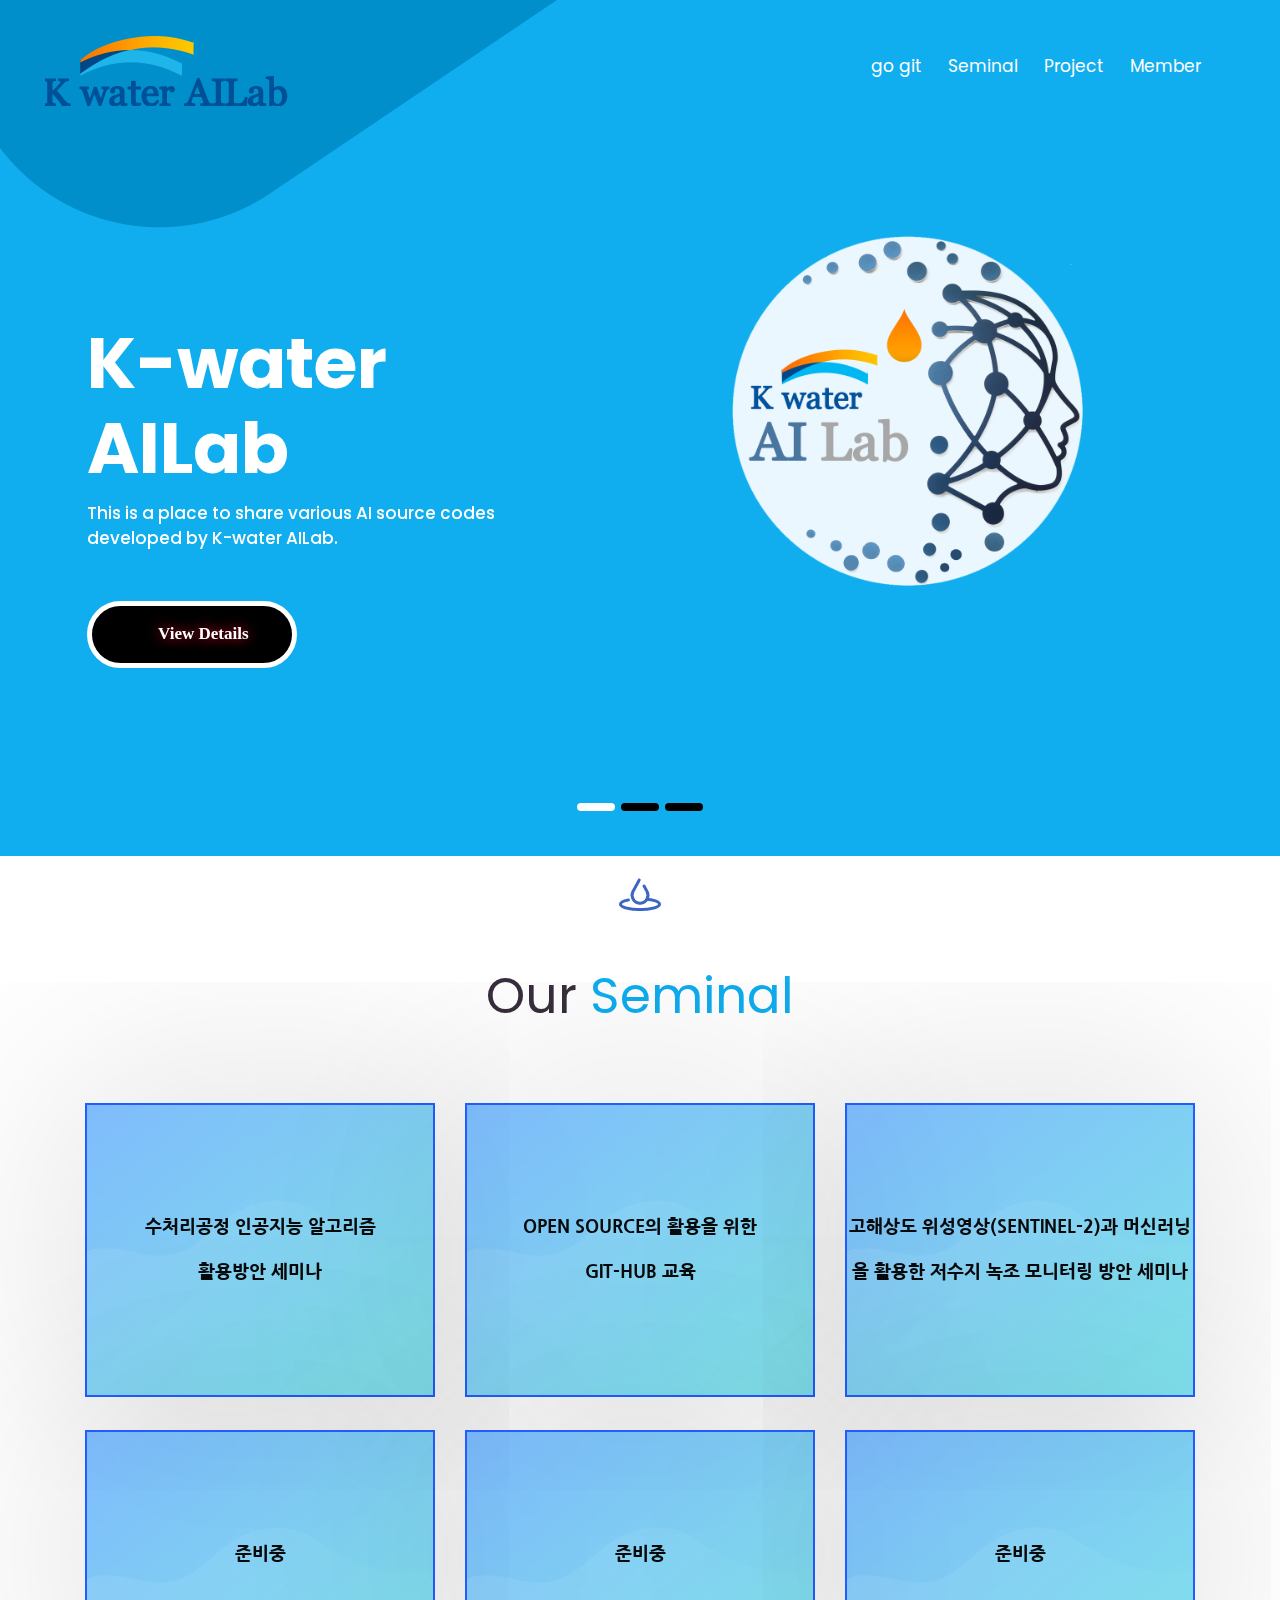
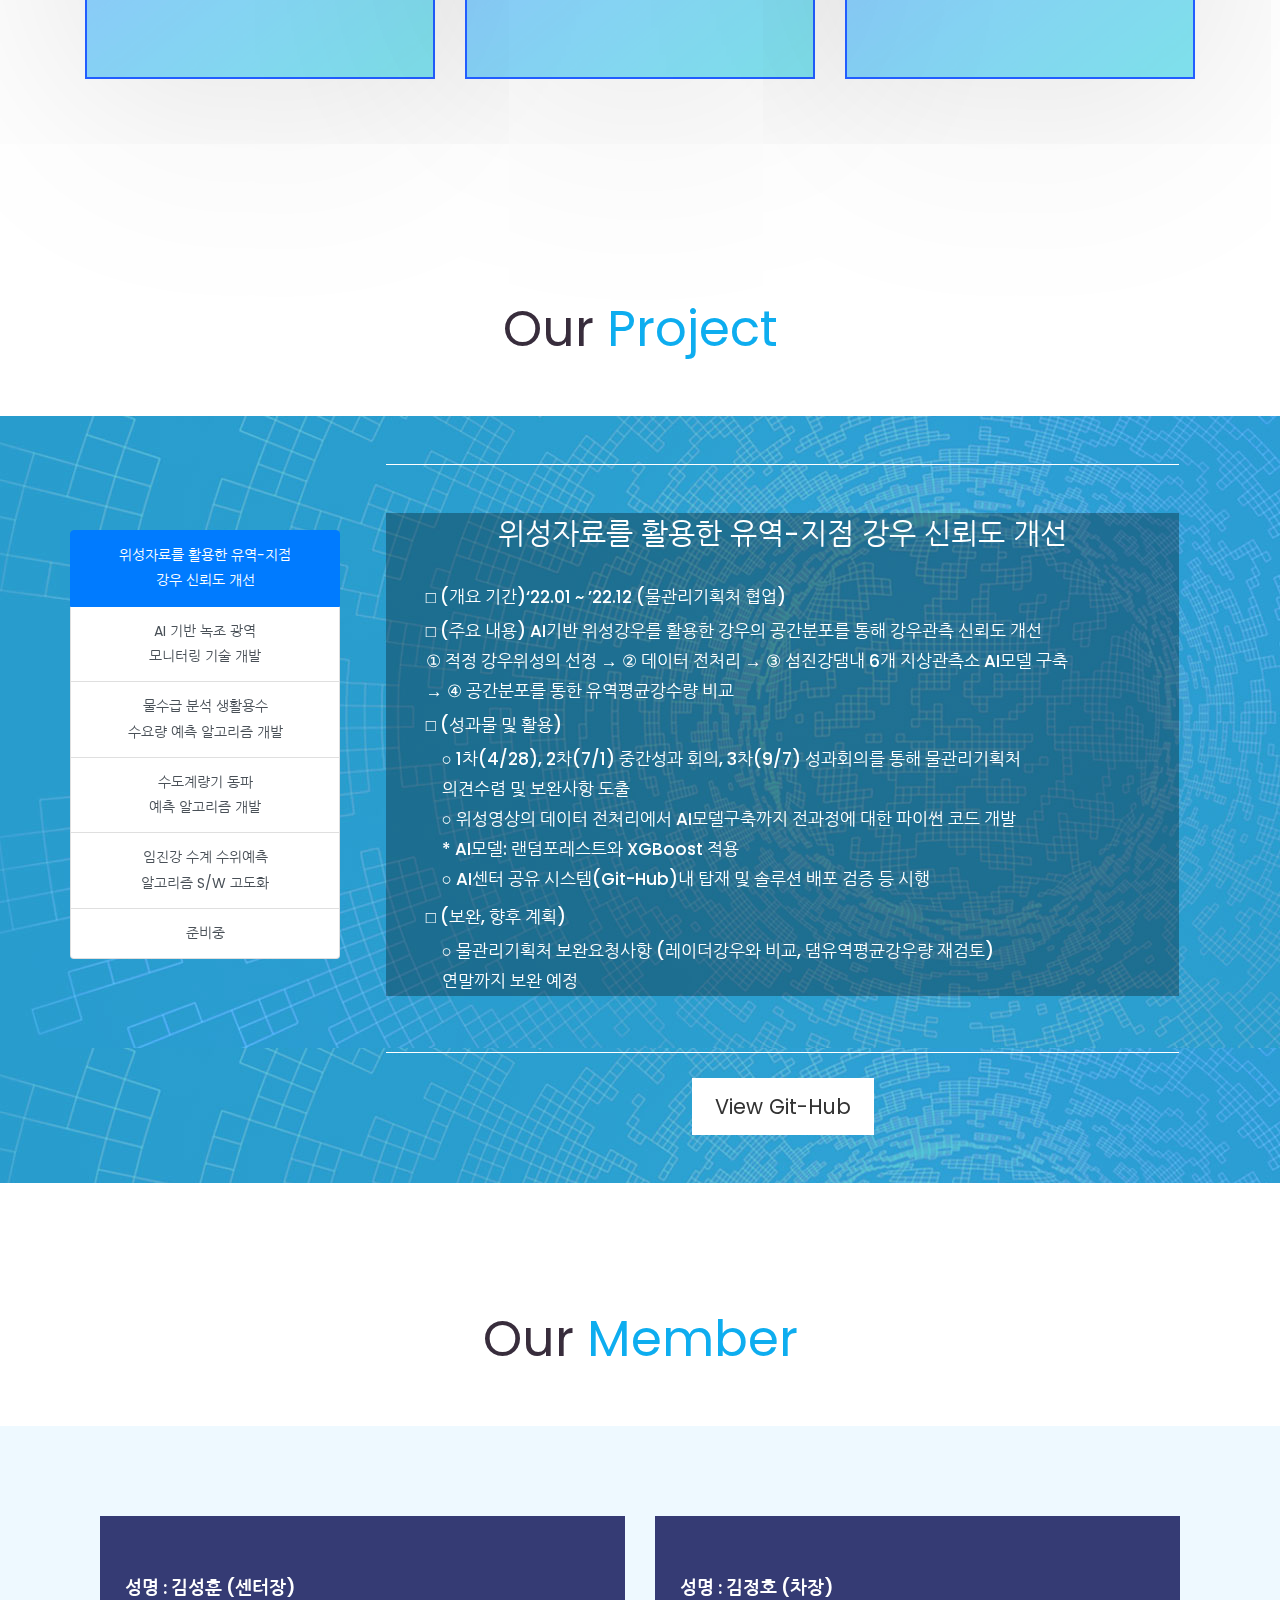
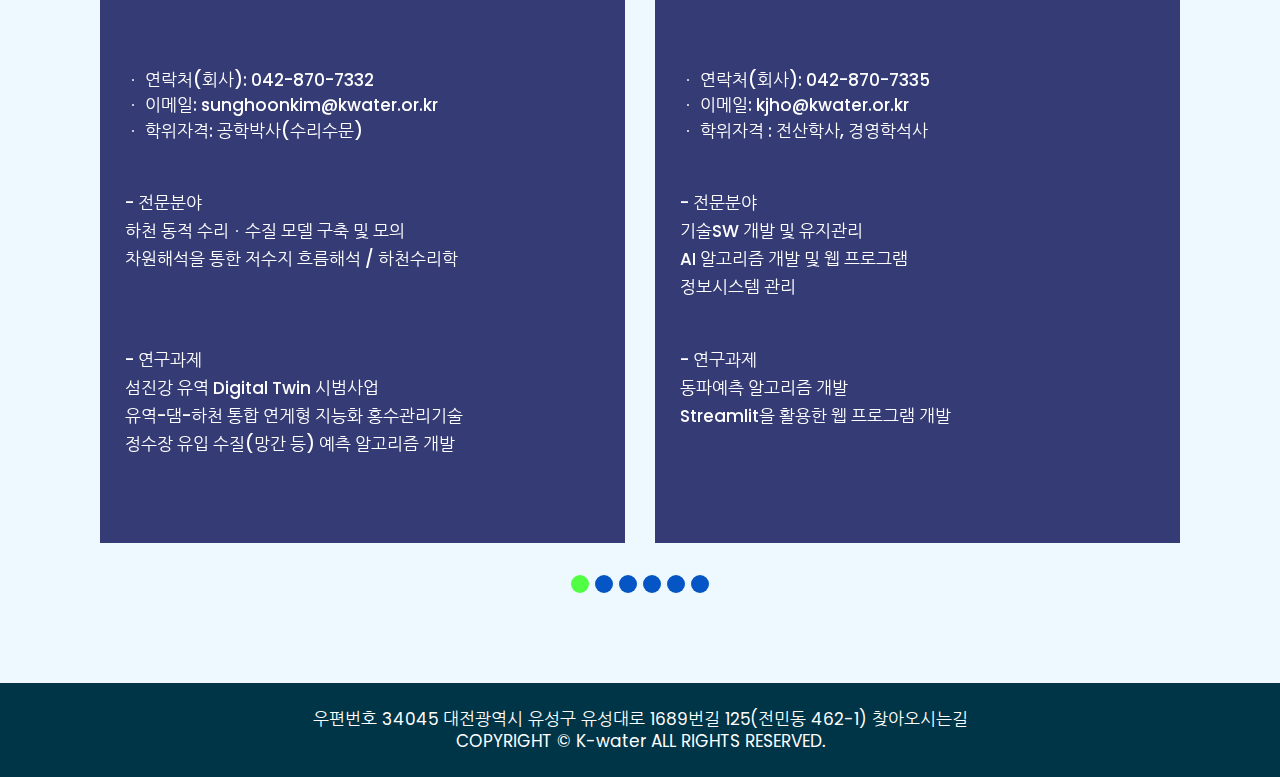
==== commit 59b3b878: "Update index.html" ====
--- a/index.html
+++ b/index.html
@@ -73,7 +73,7 @@
                            </button>
                            <nav class="down_btn float-right">
                               <a href="https://github.com/Kwater-AILab" target="_blank">go git</a>
-                              <a href="#work">Seminar</a> 
+                              <a href="#work">Seminal</a> 
                               <a href="#contact">Project</a>
                               <a href="#about">Member</a>
                               </nav>
@@ -103,7 +103,7 @@
                               <div class="text-bg">
                                  <h1><br>K-water <br>AILab</h1>
                                  <p>This is a place to share various AI source codes developed by K-water AILab. </p>
-                                 <a class="read_more" href="https://github.com/Kwater-AILab" target="_blank"><i class="fa-brands fa-github fa-lg"></i> View Details </a>
+                                 <a class="read_more neon" href="https://github.com/Kwater-AILab" target="_blank"><i class="fa-brands fa-github fa-lg"></i> View Details </a>
                               </div>
                            </div>
                            <div class="col-xl-7 col-lg-7 col-md-7 col-sm-12">
@@ -125,7 +125,7 @@
                                  <h1>2022 제2회 K-water <br>AI 경진대회</h1>
                                  <h2 style="margin-top:-5%;"><br>수돗물 수요예측 AI 알고리즘 개발. </h2>
                                  <p>※ 유량 등의 배수지 운영 자료를 활용하여 수돗물 수요예측을 위한 AI 모델 개발.<br></p>
-                                 <a class="read_more" href="https://aifactory.space/competition/detail/2143" target="_blank"><i class="fa-solid fa-water fa-lg"></i> Go page </a>
+                                 <a class="read_more neon" href="https://aifactory.space/competition/detail/2143" target="_blank"><i class="fa-solid fa-water fa-lg"></i> Go page </a>
                               </div>
                            </div>
                            <div class="col-xl-7 col-lg-7 col-md-7 col-sm-12">
@@ -147,7 +147,7 @@
                                  <h1>Newsletter</h1>
                                  <h2><br>AI 소식을 알고 싶으세요? <br>AI Newsletter 1호 를 확인해 보세요. </h2>
                                  <p>※ k-water연구원 연구관리처 AI연구센터에서<br> 정기적으로 발간하는 뉴스레터입니다.<br></p>
-                                 <a class="read_more" href="https://github.com/Kwater-AILab/AI_NewsLetter" target="_blank"><i class="fa-solid fa-envelopes-bulk fa-lg"></i> Read more </a>
+                                 <a class="read_more neon" href="https://github.com/Kwater-AILab/AI_NewsLetter" target="_blank"><i class="fa-solid fa-envelopes-bulk fa-lg"></i> Read more </a>
                               </div>
                            </div>
                            <div class="col-xl-7 col-lg-7 col-md-7 col-sm-12">
@@ -196,7 +196,7 @@
                <div class="col-md-12">
                   <div class="titlepage">
                      <img src="./images/mid.png" style="margin-top: 2%; margin-bottom:5%; ">
-                     <h2>Our <span class="blu">Seminar</span></h2>
+                     <h2>Our <span class="blu">Seminal</span></h2>
                   </div>
                </div>
             </div>
@@ -586,7 +586,7 @@
                                           <div class="test_box">
                                              <h4>성명 : 김성훈 (센터장)</h4>
                                              <p class="name_aron" style="line-height:1.5 ;">
-                                                <br>ㆍ 입사일: 2010.03.29
+                                                <!-- <br>ㆍ 입사일: 2010.03.29    -->
                                                 <br>ㆍ 연락처(회사): 042-870-7332
                                                 <br>ㆍ 이메일: sunghoonkim@kwater.or.kr
                                                 <br>ㆍ 학위자격: 공학박사(수리수문) 
@@ -611,7 +611,7 @@
                                           <div class="test_box">
                                              <h4>성명 : 김정호 (차장)</h4>
                                              <p class="name_aron" style="line-height:1.5 ;">
-                                                <br>ㆍ 입사일: 1992.01.29
+                                                <!-- <br>ㆍ 입사일: 1992.01.29 -->
                                                 <br>ㆍ 연락처(회사): 042-870-7335
                                                 <br>ㆍ 이메일: kjho@kwater.or.kr
                                                 <br>ㆍ 학위자격 : 전산학사, 경영학석사
@@ -644,7 +644,7 @@
                                           <div class="test_box">
                                              <h4>성명 : 이호현 (수석위원)</h4>
                                              <p class="name_aron" style="line-height:1.5 ;">
-                                                <br>ㆍ 입사일: 1998.01.05
+                                                <!-- <br>ㆍ 입사일: 1998.01.05 -->
                                                 <br>ㆍ 연락처(회사): 042-670-7682
                                                 <br>ㆍ 이메일: lhh@kwater.or.kr
                                                 <br>ㆍ 학위자격 : 공학박사(제어공학)
@@ -669,7 +669,7 @@
                                           <div class="test_box">
                                              <h4>성명 :정희진 (차장)</h4>
                                              <p class="name_aron" style="line-height:1.5 ;">
-                                                <br>ㆍ 입사일: 2005.06.28
+                                                <!-- <br>ㆍ 입사일: 2005.06.28 -->
                                                 <br>ㆍ 연락처(회사): 042-870-7683
                                                 <br>ㆍ 이메일: heejin.chung@kwater.or.kr
                                                 <br>ㆍ 학위자격 : 석사(산업계측제어), 기사(정보처리), CISA
@@ -702,7 +702,7 @@
                                           <div class="test_box">
                                              <h4>성명: 최영돈 (책임연구원)</h4>
                                              <p class="name_aron" style="line-height:1.5 ;">
-                                                <br>ㆍ 입사일: 2003.02.24
+                                                <!-- <br>ㆍ 입사일: 2003.02.24 -->
                                                 <br>ㆍ 연락처(회사): 042-870-7623
                                                 <br>ㆍ 이메일: sunghoonkim@kwater.or.kr
                                                 <br>ㆍ 학위자격: 박사(University of Virginia)
@@ -758,9 +758,9 @@
                                     <div class="row">
                                        <div class="col-md-6 margin_boot">
                                           <div class="test_box">
-                                             <h4>성명 :김용섭 (과장)</h4>
+                                             <h4>성명 : 김용섭 (과장)</h4>
                                              <p class="name_aron" style="line-height:1.5 ;">
-                                                <br>ㆍ 입사일: 2017.12.30
+                                                <!-- <br>ㆍ 입사일: 2017.12.30 -->
                                                 <br>ㆍ 연락처(회사): 042-870-7337
                                                 <br>ㆍ 이메일: seobiya@kwater.or.kr
                                                 <br>ㆍ 학위자격 : 학사(컴퓨터정보학), 기사(정보처리)
@@ -785,7 +785,7 @@
                                           <div class="test_box">
                                              <h4>성명 : 주경원 (선임연구) </h4>
                                              <p class="name_aron" style="line-height:1.5 ;">
-                                                <br>ㆍ 입사일: 2022.07.11
+                                                <!-- <br>ㆍ 입사일: 2022.07.11 -->
                                                 <br>ㆍ 연락처(회사): 042-870-7340
                                                 <br>ㆍ 이메일: kwjoo@kwater.or.kr
                                                 <br>ㆍ 학위자격 : 공학박사(토목환경공학과)
@@ -818,7 +818,7 @@
                                           <div class="test_box">
                                              <h4>성명 : 이소령 (대리)</h4>
                                              <p class="name_aron" style="line-height:1.5 ;">
-                                                <br>ㆍ 입사일: 2022.07.11
+                                                <!-- <br>ㆍ 입사일: 2022.07.11 -->
                                                 <br>ㆍ 연락처(회사): 042-870-7341
                                                 <br>ㆍ 이메일: wjellygom@kwater.or.kr
                                                 <br>ㆍ 학위자격 : 학사(프랑스문화, 융합소프트웨어), 기사(정보처리), SQLD
@@ -843,7 +843,7 @@
                                           <div class="test_box">
                                              <h4>성명 : 장현준 (사원)</h4>
                                              <p class="name_aron" style="line-height:1.5 ;">
-                                                <br>ㆍ 입사일: 2022.03.02
+                                                <!-- <br>ㆍ 입사일: 2022.03.02 -->
                                                 <br>ㆍ 연락처(회사): 042-870-7685
                                                 <br>ㆍ 이메일: gapple95@kwater.or.kr
                                                 <br>ㆍ 학위자격 : 석사(컴퓨터공학과)
@@ -876,7 +876,7 @@
                                           <div class="test_box">
                                              <h4>성명 : 이아론 (사원)</h4>
                                              <p class="name_aron" style="line-height:1.5 ;">
-                                                <br>ㆍ 입사일: 2022.05.02
+                                                <!-- <br>ㆍ 입사일: 2022.05.02 -->
                                                 <br>ㆍ 연락처(회사): 042-870-7333
                                                 <br>ㆍ 이메일: leearon@kwater.or.kr
                                                 <br>ㆍ 학위자격 : 학사(컴퓨터공학과), 기사(정보처리)
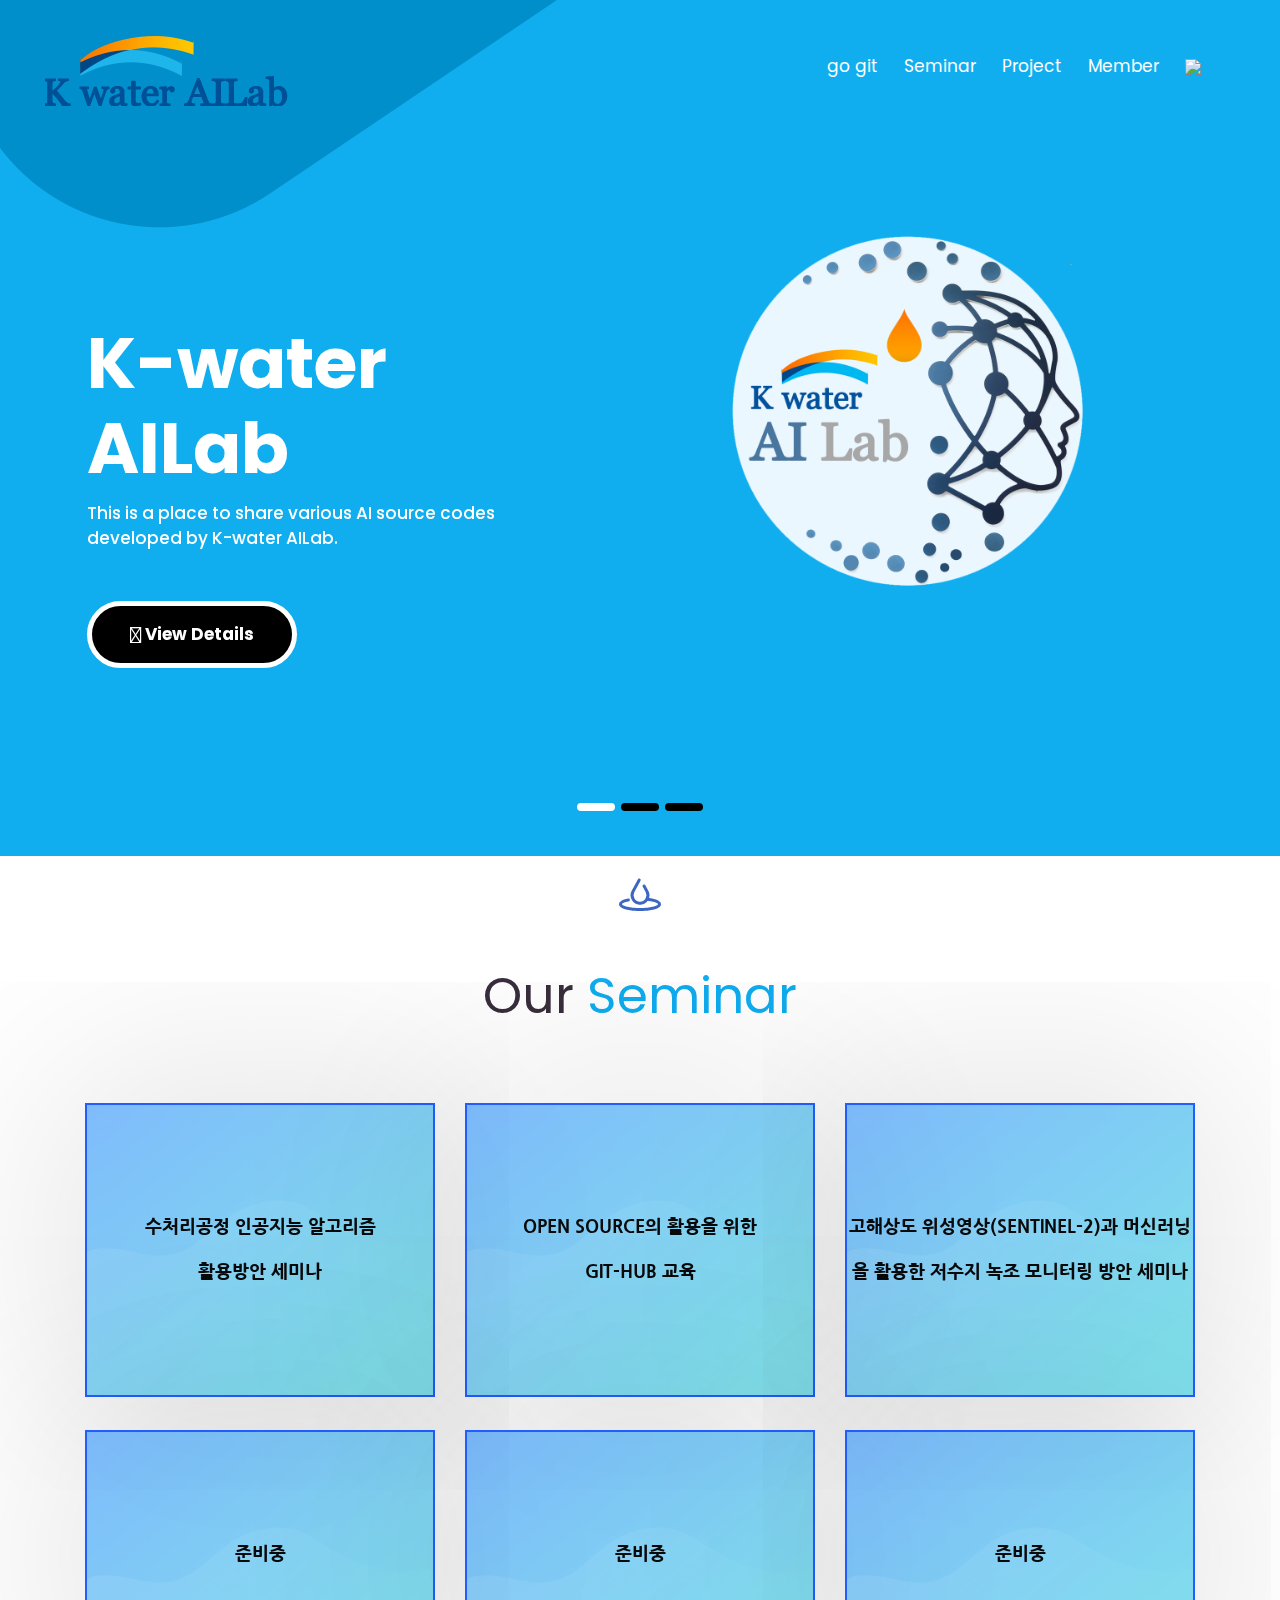
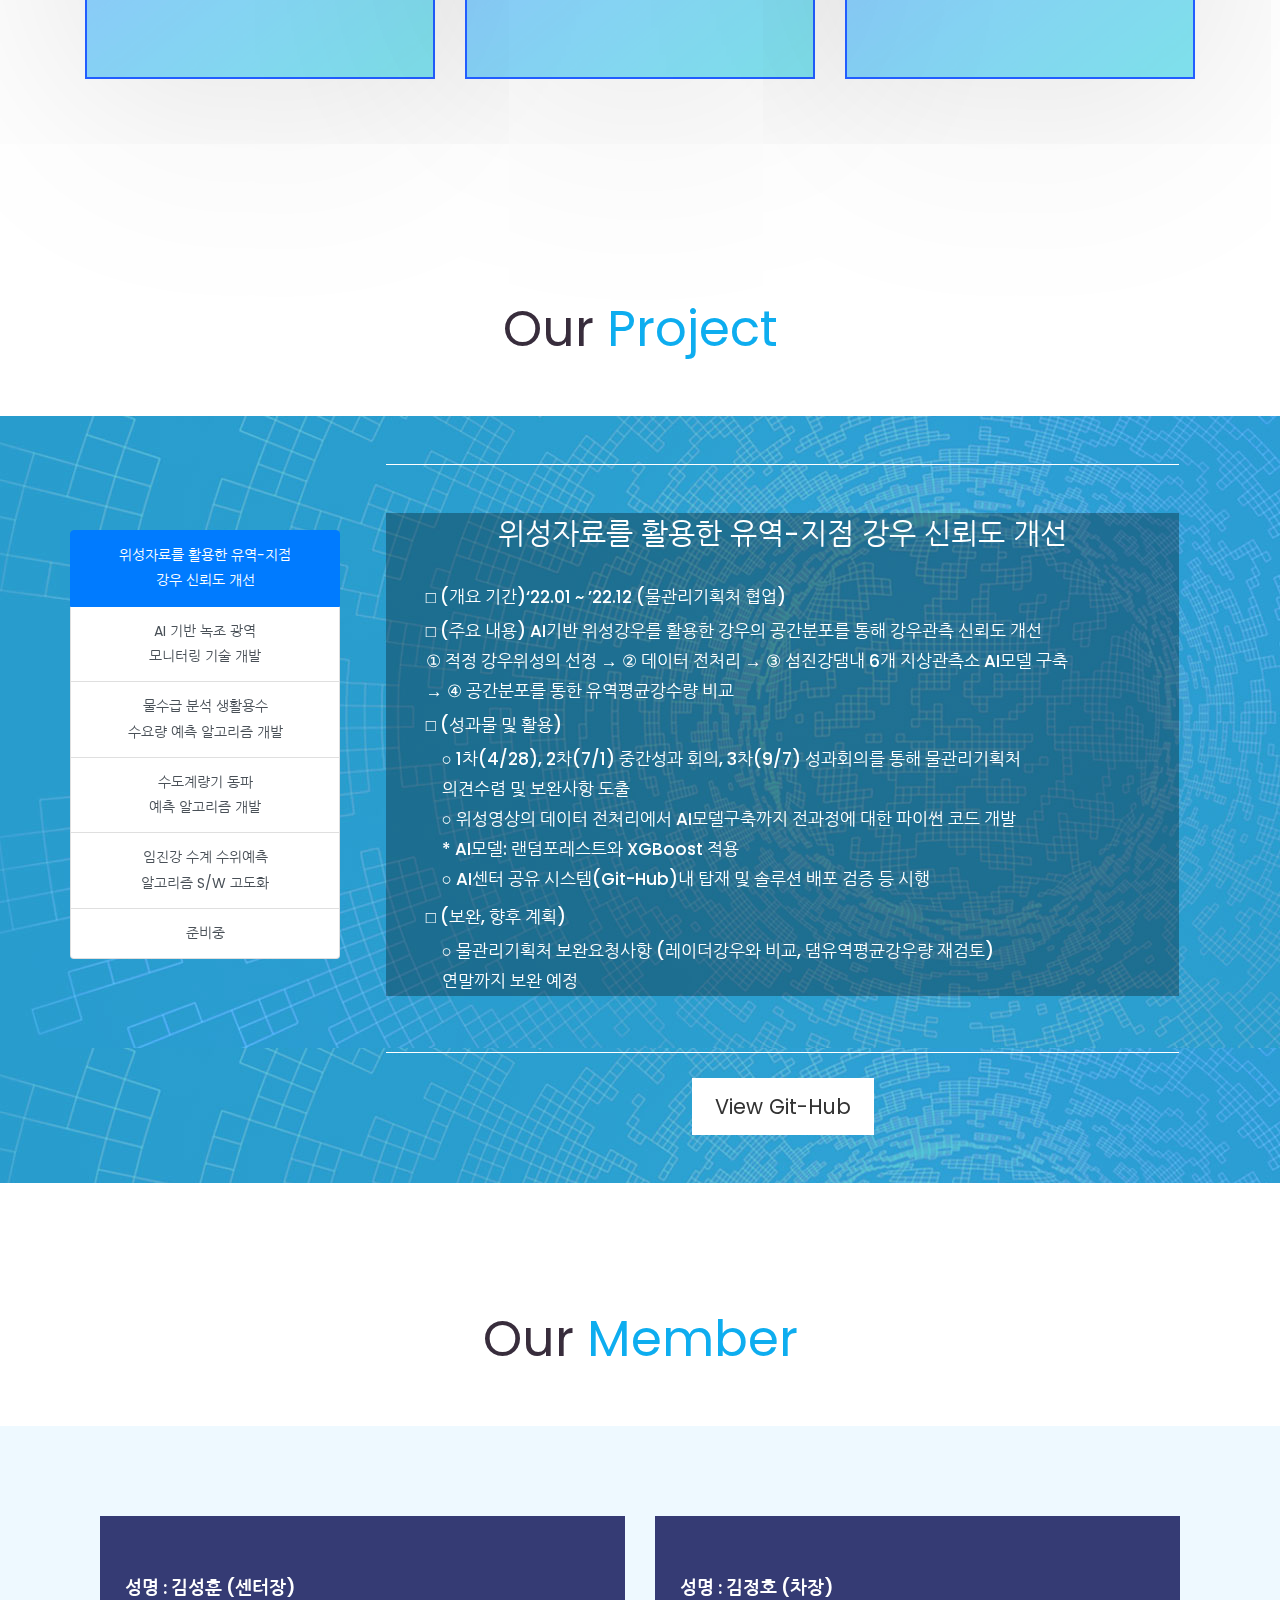
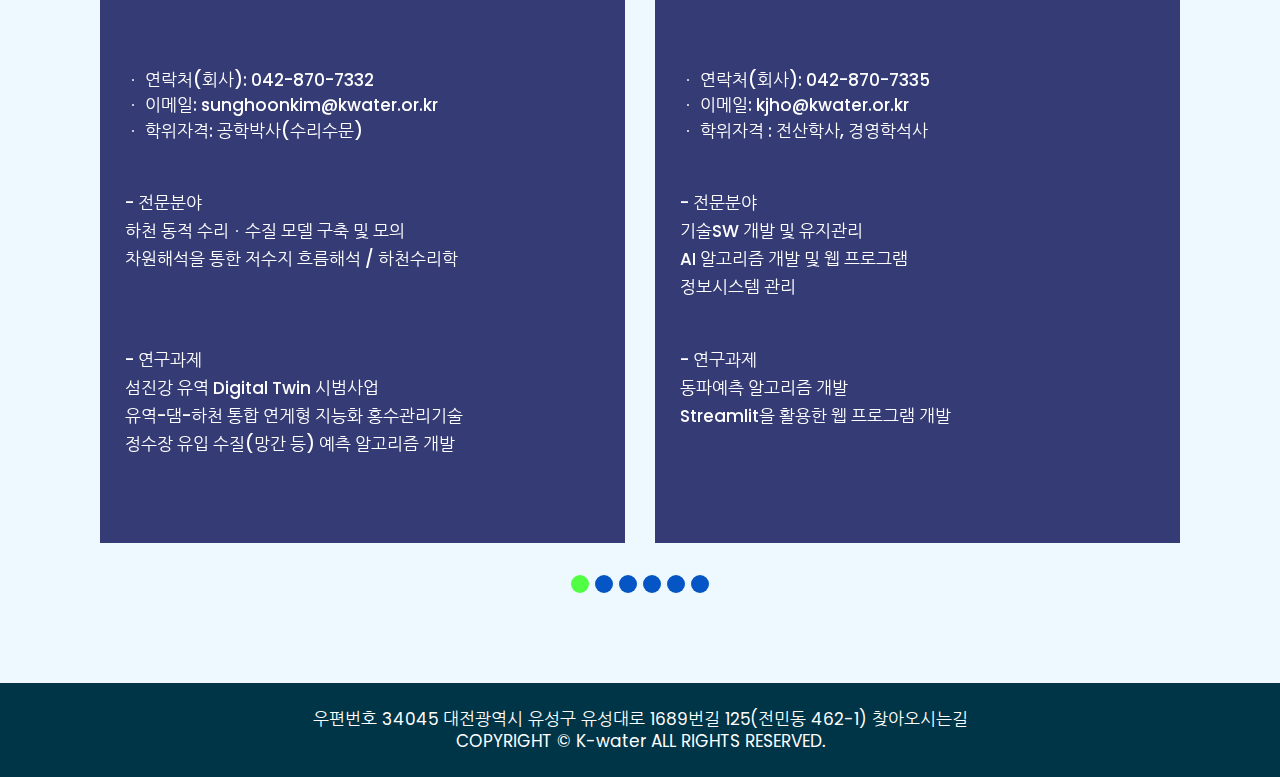
==== commit 054cc475: "Update index.html" ====
--- a/index.html
+++ b/index.html
@@ -73,9 +73,10 @@
                            </button>
                            <nav class="down_btn float-right">
                               <a href="https://github.com/Kwater-AILab" target="_blank">go git</a>
-                              <a href="#work">Seminal</a> 
+                              <a href="#work">Seminar</a> 
                               <a href="#contact">Project</a>
                               <a href="#about">Member</a>
+                              <a href="https://hits.seeyoufarm.com"><img src="https://hits.seeyoufarm.com/api/count/incr/badge.svg?url=https%3A%2F%2Fkwater-ailab.github.io%2FKwater_ai_lab&count_bg=%2300B8FF&title_bg=%23555555&icon=&icon_color=%23E7E7E7&title=%EB%B0%A9%EB%AC%B8%EC%9E%90&edge_flat=false"/></a>
                               </nav>
                         </ul>
                      </div>
@@ -103,7 +104,7 @@
                               <div class="text-bg">
                                  <h1><br>K-water <br>AILab</h1>
                                  <p>This is a place to share various AI source codes developed by K-water AILab. </p>
-                                 <a class="read_more neon" href="https://github.com/Kwater-AILab" target="_blank"><i class="fa-brands fa-github fa-lg"></i> View Details </a>
+                                 <a class="read_more" href="https://github.com/Kwater-AILab" target="_blank"><i class="fa-brands fa-github fa-lg"></i> View Details </a>
                               </div>
                            </div>
                            <div class="col-xl-7 col-lg-7 col-md-7 col-sm-12">
@@ -125,7 +126,7 @@
                                  <h1>2022 제2회 K-water <br>AI 경진대회</h1>
                                  <h2 style="margin-top:-5%;"><br>수돗물 수요예측 AI 알고리즘 개발. </h2>
                                  <p>※ 유량 등의 배수지 운영 자료를 활용하여 수돗물 수요예측을 위한 AI 모델 개발.<br></p>
-                                 <a class="read_more neon" href="https://aifactory.space/competition/detail/2143" target="_blank"><i class="fa-solid fa-water fa-lg"></i> Go page </a>
+                                 <a class="read_more" href="https://aifactory.space/competition/detail/2143" target="_blank"><i class="fa-solid fa-water fa-lg"></i> Go page </a>
                               </div>
                            </div>
                            <div class="col-xl-7 col-lg-7 col-md-7 col-sm-12">
@@ -147,7 +148,7 @@
                                  <h1>Newsletter</h1>
                                  <h2><br>AI 소식을 알고 싶으세요? <br>AI Newsletter 1호 를 확인해 보세요. </h2>
                                  <p>※ k-water연구원 연구관리처 AI연구센터에서<br> 정기적으로 발간하는 뉴스레터입니다.<br></p>
-                                 <a class="read_more neon" href="https://github.com/Kwater-AILab/AI_NewsLetter" target="_blank"><i class="fa-solid fa-envelopes-bulk fa-lg"></i> Read more </a>
+                                 <a class="read_more" href="https://github.com/Kwater-AILab/AI_NewsLetter" target="_blank"><i class="fa-solid fa-envelopes-bulk fa-lg"></i> Read more </a>
                               </div>
                            </div>
                            <div class="col-xl-7 col-lg-7 col-md-7 col-sm-12">
@@ -196,7 +197,7 @@
                <div class="col-md-12">
                   <div class="titlepage">
                      <img src="./images/mid.png" style="margin-top: 2%; margin-bottom:5%; ">
-                     <h2>Our <span class="blu">Seminal</span></h2>
+                     <h2>Our <span class="blu">Seminar</span></h2>
                   </div>
                </div>
             </div>
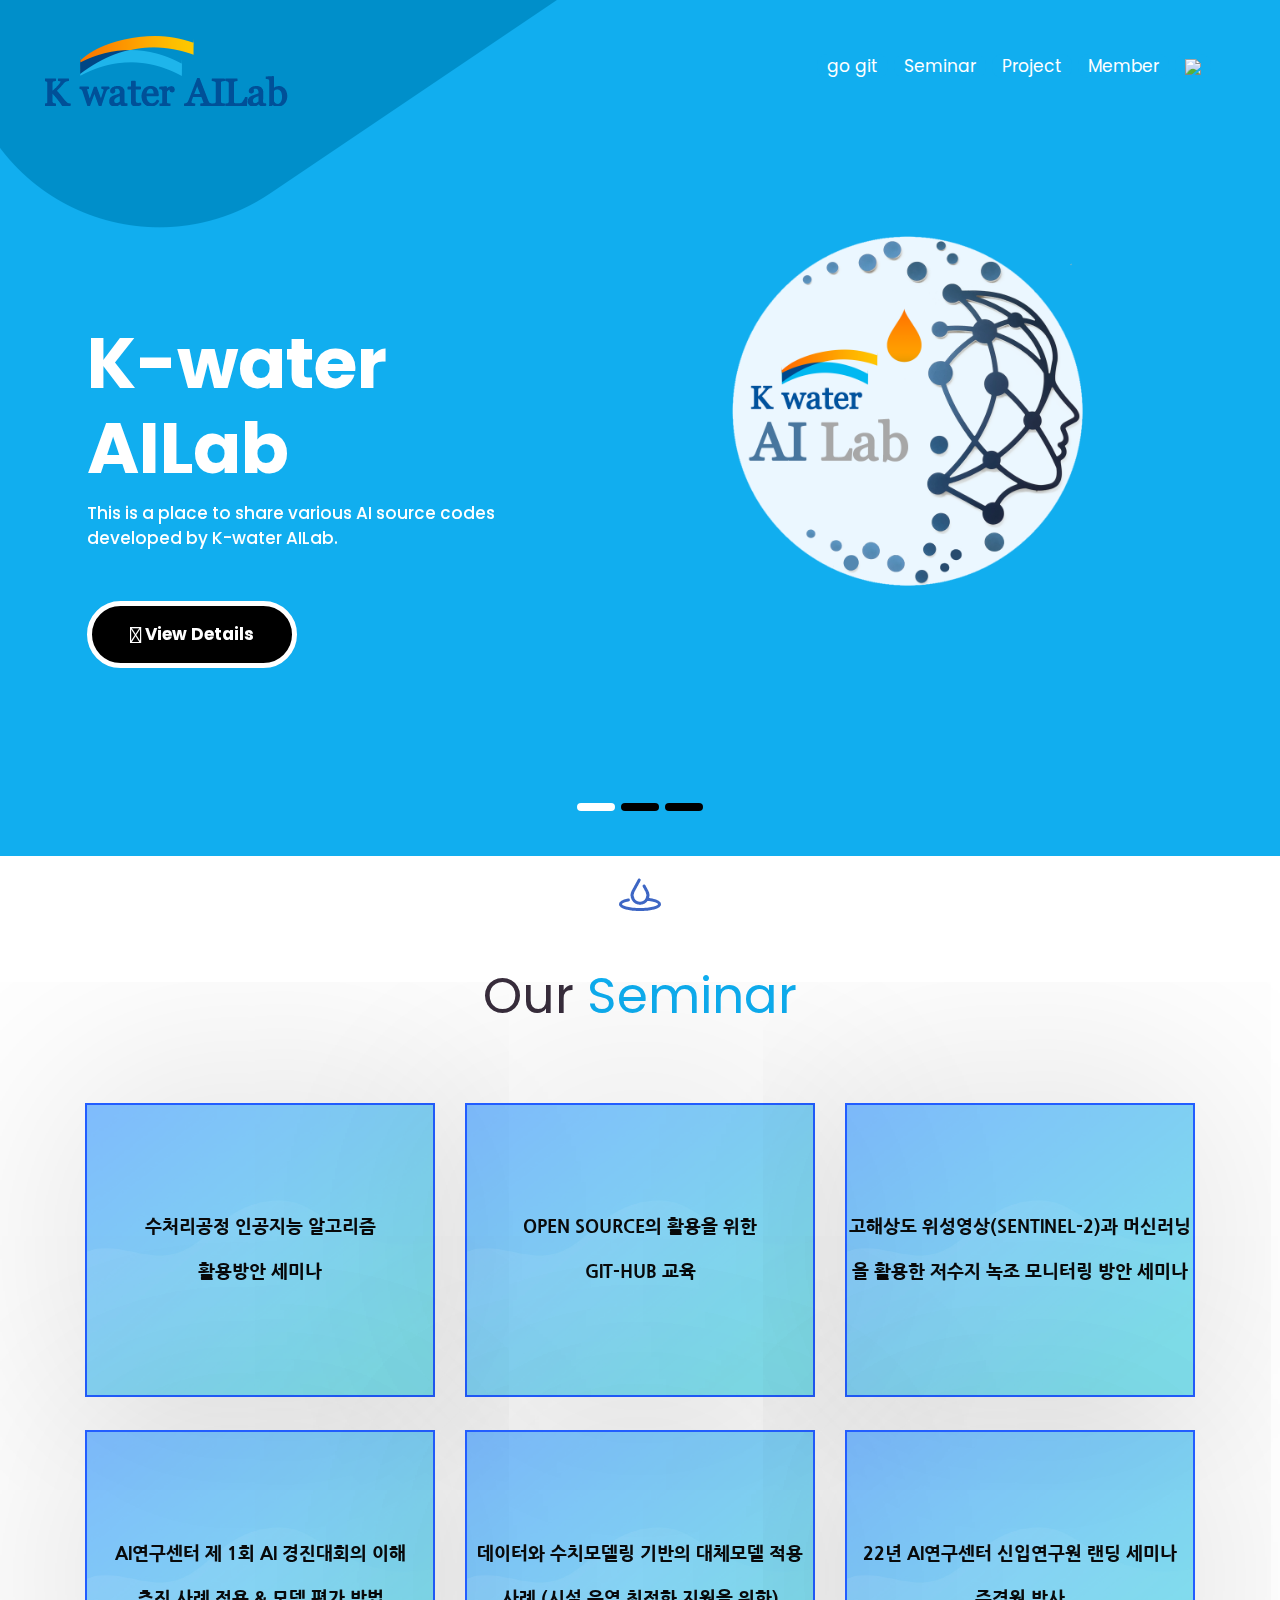
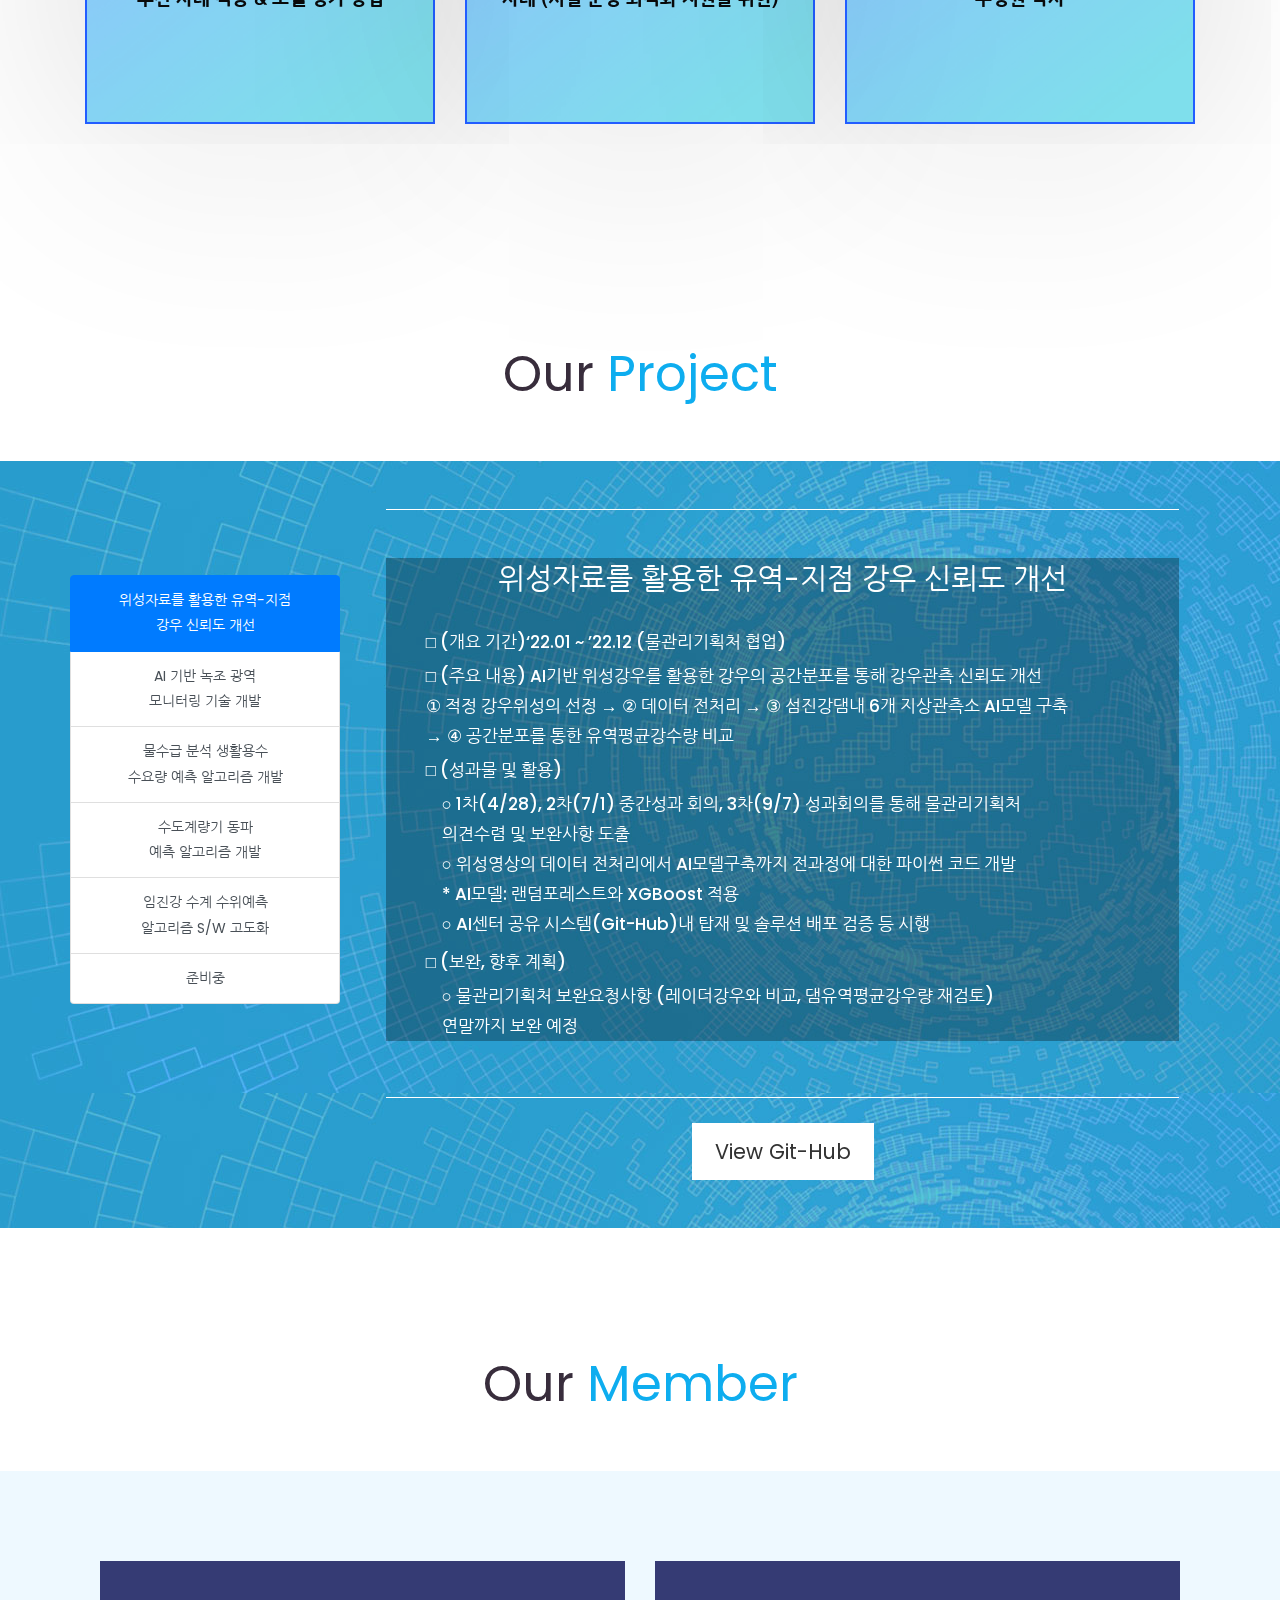
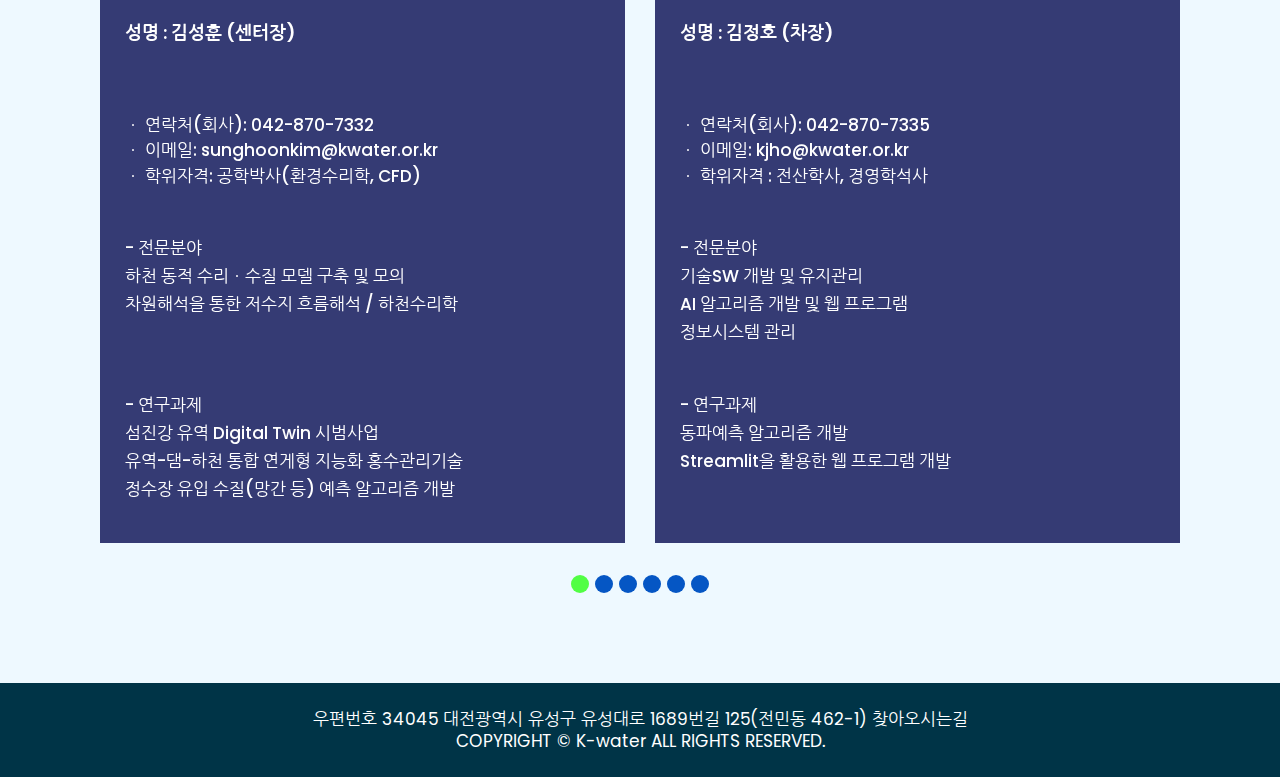
==== commit fe11b63a: "Update index.html" ====
--- a/index.html
+++ b/index.html
@@ -1,168 +1,188 @@
 <!DOCTYPE html>
 <html lang="en">
-   <head>
-      <!-- basic -->
-      <meta charset="utf-8">
-      <meta http-equiv="X-UA-Compatible" content="IE=edge">
-      <!-- mobile metas -->
-      <meta name="viewport" content="width=device-width, initial-scale=1">
-      <!-- <meta name="viewport" content="initial-scale=1, maximum-scale=1"> -->
-      <!-- site metas -->
-      <title>Kwater AILab</title>
-      <meta name="keywords" content="">
-      <meta name="description" content="">
-      <meta name="author" content="">
-      <!-- bootstrap css -->
-      <link rel="stylesheet" href="css/bootstrap.min.css">
-      <!-- style css -->
-      <link rel="stylesheet" href="css/style.css">
-      <!-- Responsive-->
-      <link rel="stylesheet" href="css/responsive.css">
-      <!-- fevicon -->
-      <link rel="icon" href="images/logo/bang1.png" type="image/gif" />
-      <!-- Scrollbar Custom CSS -->
-      <link rel="stylesheet" href="css/jquery.mCustomScrollbar.min.css">
-      <!-- Tweaks for older IEs-->
-      <link rel="stylesheet" href="https://netdna.bootstrapcdn.com/font-awesome/4.0.3/css/font-awesome.css">
-      <link rel="stylesheet" href="https://cdnjs.cloudflare.com/ajax/libs/fancybox/2.1.5/jquery.fancybox.min.css" media="screen">
-      <!--[if lt IE 9]>
+
+<head>
+    <!-- basic -->
+    <meta charset="utf-8">
+    <meta http-equiv="X-UA-Compatible" content="IE=edge">
+    <!-- mobile metas -->
+    <meta name="viewport" content="width=device-width, initial-scale=1">
+    <!-- <meta name="viewport" content="initial-scale=1, maximum-scale=1"> -->
+    <!-- site metas -->
+    <title>Kwater AILab</title>
+    <meta name="keywords" content="">
+    <meta name="description" content="">
+    <meta name="author" content="">
+    <!-- bootstrap css -->
+    <link rel="stylesheet" href="css/bootstrap.min.css">
+    <!-- style css -->
+    <link rel="stylesheet" href="css/style.css">
+    <!-- Responsive-->
+    <link rel="stylesheet" href="css/responsive.css">
+    <!-- fevicon -->
+    <link rel="icon" href="images/logo/bang1.png" type="image/gif" />
+    <!-- Scrollbar Custom CSS -->
+    <link rel="stylesheet" href="css/jquery.mCustomScrollbar.min.css">
+    <!-- Tweaks for older IEs-->
+    <link rel="stylesheet" href="https://netdna.bootstrapcdn.com/font-awesome/4.0.3/css/font-awesome.css">
+    <link rel="stylesheet" href="https://cdnjs.cloudflare.com/ajax/libs/fancybox/2.1.5/jquery.fancybox.min.css" media="screen">
+    <!--[if lt IE 9]>
       <script src="https://oss.maxcdn.com/html5shiv/3.7.3/html5shiv.min.js"></script>
       <script src="https://oss.maxcdn.com/respond/1.4.2/respond.min.js"></script><![endif]-->
 
-      <!-- member css -->
-      <!-- <link rel="stylesheet" href="https://cdnjs.cloudflare.com/ajax/libs/ionicons/4.5.6/css/ionicons.min.css">
+    <!-- member css -->
+    <!-- <link rel="stylesheet" href="https://cdnjs.cloudflare.com/ajax/libs/ionicons/4.5.6/css/ionicons.min.css">
       <link rel="stylesheet" href="css/aron/owl.carousel.min_aron.css">
       <link rel="stylesheet" href="css/aron/owl.theme.default.min_aron.css"> -->
-      <!-- <link rel="stylesheet" href="css/aron/style_aron.css"> -->
-
-      <!-- font 설정 google -->
-      <style>@import url('https://fonts.googleapis.com/css2?family=Nanum+Gothic&display=swap');</style>
-
-      <!-- our project -->
-      <link rel="stylesheet" href="css/aron/templatemo-style.css" />
-
-      <!-- new_mem -->
-      <link href="https://fonts.googleapis.com/css2?family=Oswald&display=swap" rel="stylesheet">
-      <link href="https://fonts.googleapis.com/css2?family=Lato&display=swap" rel="stylesheet">
-      <script src="https://kit.fontawesome.com/a076d05399.js"></script>
-
-
-   </head>
-   <!-- body -->
-   
-   <body class="main-layout">
-      <a id="topBtn" href="#">TOP</a>  
-      <div id="content">
-         <!-- header -->
-         <header>
+    <!-- <link rel="stylesheet" href="css/aron/style_aron.css"> -->
+
+    <!-- font 설정 google -->
+    <style>
+        @import url('https://fonts.googleapis.com/css2?family=Nanum+Gothic&display=swap');
+    </style>
+
+    <!-- our project -->
+    <link rel="stylesheet" href="css/aron/templatemo-style.css" />
+
+    <!-- new_mem -->
+    <link href="https://fonts.googleapis.com/css2?family=Oswald&display=swap" rel="stylesheet">
+    <link href="https://fonts.googleapis.com/css2?family=Lato&display=swap" rel="stylesheet">
+    <script src="https://kit.fontawesome.com/a076d05399.js"></script>
+
+
+</head>
+<!-- body -->
+
+<body class="main-layout">
+    <a id="topBtn" href="#">TOP</a>
+    <div id="content">
+        <!-- header -->
+        <header>
             <!-- header inner -->
             <div class="header">
-               <div class="container-fluid">
-                  <div class="row">
-                     <div class="col-xl-3 col-lg-3 col-md-3 col-sm-3 col logo_section">
-                        <div class="full">
-                           <div class="center-desk">
-                              <div class="logo">
-                                 <a href="index.html"><img src="images/logo/newlogo-250.png" alt="#" /></a>
-                              </div>
-                           </div>
-                        </div>
-                     </div>
-                     <div class="col-xl-9 col-lg-9 col-md-9 col-sm-9">
-                        <ul class="btn btn_left">                 
-                           </button>
-                           <nav class="down_btn float-right">
-                              <a href="https://github.com/Kwater-AILab" target="_blank">go git</a>
-                              <a href="#work">Seminar</a> 
-                              <a href="#contact">Project</a>
-                              <a href="#about">Member</a>
-                              <a href="https://hits.seeyoufarm.com"><img src="https://hits.seeyoufarm.com/api/count/incr/badge.svg?url=https%3A%2F%2Fkwater-ailab.github.io%2FKwater_ai_lab&count_bg=%2300B8FF&title_bg=%23555555&icon=&icon_color=%23E7E7E7&title=%EB%B0%A9%EB%AC%B8%EC%9E%90&edge_flat=false"/></a>
-                              </nav>
-                        </ul>
-                     </div>
-                  </div>
-               </div>
+                <div class="container-fluid">
+                    <div class="row">
+                        <div class="col-xl-3 col-lg-3 col-md-3 col-sm-3 col logo_section">
+                            <div class="full">
+                                <div class="center-desk">
+                                    <div class="logo">
+                                        <a href="index.html"><img src="images/logo/newlogo-250.png" alt="#" /></a>
+                                    </div>
+                                </div>
+                            </div>
+                        </div>
+                        <div class="col-xl-9 col-lg-9 col-md-9 col-sm-9">
+                            <ul class="btn btn_left">
+                                <nav class="down_btn float-right">
+                                    <a href="https://github.com/Kwater-AILab" target="_blank">go git</a>
+                                    <a href="#work">Seminar</a>
+                                    <a href="#contact">Project</a>
+                                    <a href="#about">Member</a>
+                                    <a href="https://github.com/Kwater-AILab/Kwater_ai_lab"><img src="https://hits.seeyoufarm.com/api/count/incr/badge.svg?url=https%3A%2F%2Fkwater-ailab.github.io%2FKwater_ai_lab&count_bg=%2300B8FF&title_bg=%23555555&icon=&icon_color=%23E7E7E7&title=visit&edge_flat=false" /></a>
+                                </nav>
+                            </ul>
+                        </div>
+                    </div>
+                </div>
             </div>
-         </header>
-         <!-- end header inner -->
-         <!-- end header -->
-         <!-- banner -->
-         <div id="myCarousel" class="carousel slide banner_main" data-ride="carousel">
-<!-- ----------------------------------------------홈페이지 메인 다음 장 아래 버튼 개수---------------------------------------------------------- -->
+        </header>
+        <!-- end header inner -->
+        <!-- end header -->
+        <!-- banner -->
+        <div id="myCarousel" class="carousel slide banner_main" data-ride="carousel">
+            <!-- ----------------------------------------------홈페이지 메인 다음 장 아래 버튼 개수---------------------------------------------------------- -->
             <ol class="carousel-indicators">
-               <li data-target="#myCarousel" data-slide-to="0" class="active"></li>
-               <li data-target="#myCarousel" data-slide-to="1"></li>
-               <li data-target="#myCarousel" data-slide-to="2"></li>
-               <!-- <li data-target="#myCarousel" data-slide-to="2"></li> -->
+                <li data-target="#myCarousel" data-slide-to="0" class="active"></li>
+                <li data-target="#myCarousel" data-slide-to="1"></li>
+                <li data-target="#myCarousel" data-slide-to="2"></li>
+                <!-- <li data-target="#myCarousel" data-slide-to="2"></li> -->
             </ol>
             <div class="carousel-inner">
-               <div class="carousel-item active">
-                  <div class="container-fluid">
-                     <div class="carousel-caption" style="height: 550px ;">
-                        <div class="row">
-                           <div class="col-xl-5 col-lg-5 col-md-5 col-sm-12">
-                              <div class="text-bg">
-                                 <h1><br>K-water <br>AILab</h1>
-                                 <p>This is a place to share various AI source codes developed by K-water AILab. </p>
-                                 <a class="read_more" href="https://github.com/Kwater-AILab" target="_blank"><i class="fa-brands fa-github fa-lg"></i> View Details </a>
-                              </div>
-                           </div>
-                           <div class="col-xl-7 col-lg-7 col-md-7 col-sm-12">
-                              <div class="images_box hidden">
-                                 <figure><img src="images/logo/MAIN_logo.png"></figure>
-                              </div>
-                           </div>
-                        </div>
-                     </div>
-                  </div>
-               </div>
-               <!-- 22222 -->
-               <div class="carousel-item">
-                  <div class="container-fluid ">
-                     <div class="carousel-caption" style="height: 550px ;">
-                        <div class="row">
-                           <div class="col-xl-5 col-lg-5 col-md-5 col-sm-12">
-                              <div class="text-bg">
-                                 <h1>2022 제2회 K-water <br>AI 경진대회</h1>
-                                 <h2 style="margin-top:-5%;"><br>수돗물 수요예측 AI 알고리즘 개발. </h2>
-                                 <p>※ 유량 등의 배수지 운영 자료를 활용하여 수돗물 수요예측을 위한 AI 모델 개발.<br></p>
-                                 <a class="read_more" href="https://aifactory.space/competition/detail/2143" target="_blank"><i class="fa-solid fa-water fa-lg"></i> Go page </a>
-                              </div>
-                           </div>
-                           <div class="col-xl-7 col-lg-7 col-md-7 col-sm-12">
-                              <div class="images_box" style="height:100%;">
-                                <img src="./images/22년_제2회_k-water_AI_경진대회.jpg" style="max-width:100%; height: 550px; ;">
-                              </div>
-                           </div>
-                        </div>
-                     </div>
-                  </div>
-               </div>
-               <!-- 33333 -->
-               <div class="carousel-item">
-                  <div class="container-fluid ">
-                     <div class="carousel-caption" style="height: 550px ;">
-                        <div class="row">
-                           <div class="col-xl-5 col-lg-5 col-md-5 col-sm-12">
-                              <div class="text-bg">
-                                 <h1>Newsletter</h1>
-                                 <h2><br>AI 소식을 알고 싶으세요? <br>AI Newsletter 1호 를 확인해 보세요. </h2>
-                                 <p>※ k-water연구원 연구관리처 AI연구센터에서<br> 정기적으로 발간하는 뉴스레터입니다.<br></p>
-                                 <a class="read_more" href="https://github.com/Kwater-AILab/AI_NewsLetter" target="_blank"><i class="fa-solid fa-envelopes-bulk fa-lg"></i> Read more </a>
-                              </div>
-                           </div>
-                           <div class="col-xl-7 col-lg-7 col-md-7 col-sm-12">
-                              <div class="images_box">
-                                 <figure><img src="./news/AI_Newsletter_창간호_카드/AI_Newsletter_창간호_카드_1.jpg"></figure>
-                              </div>
-                           </div>
-                        </div>
-                     </div>
-                  </div>
-               </div>
-               
-               <!-- ----------------------------------------------홈페이지 메인 다음 장---------------------------------------------------------- -->
-               <!-- <div class="carousel-item">
+                <div class="carousel-item active">
+                    <div class="container-fluid">
+                        <div class="carousel-caption" style="height: 550px ;">
+                            <div class="row">
+                                <div class="col-xl-5 col-lg-5 col-md-5 col-sm-12">
+                                    <div class="text-bg">
+                                        <h1><br>K-water <br>AILab</h1>
+                                        <p>This is a place to share various AI source codes developed by K-water AILab. </p>
+                                        <a class="read_more" href="https://github.com/Kwater-AILab" target="_blank"><i class="fa-brands fa-github fa-lg"></i> View Details </a>
+                                    </div>
+                                </div>
+                                <div class="col-xl-7 col-lg-7 col-md-7 col-sm-12">
+                                    <div class="images_box hidden">
+                                        <figure><img src="images/logo/MAIN_logo.png"></figure>
+                                    </div>
+                                </div>
+                            </div>
+                        </div>
+                    </div>
+                </div>
+                <!-- 22222 -->
+                <div class="carousel-item">
+                    <div class="container-fluid ">
+                        <div class="carousel-caption" style="height: 550px ;">
+                            <div class="row">
+                                <div class="col-xl-5 col-lg-5 col-md-5 col-sm-12">
+                                    <div class="text-bg">
+                                        <h1>Hackathon</h1>
+                                        <h2 style="font-size:27px">'2022 제2회 K-water <br>AI 경진대회' [완료]</h2> <br>
+                                        <h2 style="margin-top:-5%;">수돗물 수요예측 AI 알고리즘 개발 </h2>
+                                        <p>※ 유량 등의 배수지 운영 자료를 활용하여 수돗물 수요예측을 위한 AI 모델 개발.<br></p>
+                                        <a class="read_more" href="https://aifactory.space/competition/detail/2143" target="_blank"><i class="fa-solid fa-water fa-lg"></i> Go page </a>
+                                    </div>
+                                </div>
+                                <div class="col-xl-7 col-lg-7 col-md-7 col-sm-12">
+                                    <div class="images_box" style="height:100%;">
+                                        <img src="./images/22년_제2회_k-water_AI_경진대회.jpg" style="max-width:100%; height: 550px; ;">
+                                    </div>
+                                </div>
+                            </div>
+                        </div>
+                    </div>
+                </div>
+                <!-- 33333 -->
+                <div class="carousel-item">
+                    <div class="container-fluid ">
+                        <div class="carousel-caption" style="height: 550px ;">
+                            <div class="row">
+                                <div class="col-xl-5 col-lg-5 col-md-5 col-sm-12">
+                                    <div class="text-bg">
+                                        <h1>Newsletter</h1>
+                                        <h2><br>AI 소식을 알고 싶으세요? <br>AI Newsletter를 확인해 보세요. </h2>
+                                        <p>※ k-water연구원 연구관리처 AI연구센터에서<br> 정기적으로 발간하는 뉴스레터입니다.<br></p>
+                                        <!--
+                                        <a class="read_more" href="https://github.com/Kwater-AILab/AI_NewsLetter" target="_blank">
+                                            <i class="fa-solid fa-envelopes-bulk fa-lg"></i> Read more 
+                                        </a>
+-->
+                                        <div class="btn-group" role="group" aria-label="Button group with nested dropdown">
+                                            <div class="btn-group" role="group">
+                                                <button id="btnGroupDrop1" type="button" class="read_more" data-toggle="dropdown" aria-haspopup="true" aria-expanded="false">
+                                                     &nbsp;&nbsp;&nbsp;&nbsp;&nbsp;&nbsp;&nbsp;<i class="fa-solid fa-envelopes-bulk fa-lg"></i>&nbsp;&nbsp;read more&nbsp;&nbsp;&nbsp;&nbsp;&nbsp;&nbsp;&nbsp;
+                                                </button>
+                                                <div class="dropdown-menu" aria-labelledby="btnGroupDrop1">
+                                                    <a class="dropdown-item" href="https://github.com/Kwater-AILab/AI_NewsLetter" target="_blank">AI Newsletter 1호</a>
+                                                    <a class="dropdown-item" href="#">AI Newsletter 2호(발간예정)</a>
+<!--                                                    <a class="dropdown-item" href="#"></a>-->
+
+                                                </div>
+                                            </div>
+                                        </div>
+                                    </div>
+                                </div>
+                                <div class="col-xl-7 col-lg-7 col-md-7 col-sm-12">
+                                    <div class="images_box">
+                                        <figure><img src="./news/AI_Newsletter_창간호_카드/AI_Newsletter_창간호_카드_1.jpg"></figure>
+                                    </div>
+                                </div>
+                            </div>
+                        </div>
+                    </div>
+                </div>
+
+                <!-- ----------------------------------------------홈페이지 메인 다음 장---------------------------------------------------------- -->
+                <!-- <div class="carousel-item">
                   <div class="container-fluid">
                      <div class="carousel-caption ">
                         <div class="row">
@@ -184,72 +204,75 @@
                </div> -->
             </div>
             <a class="carousel-control-prev" href="#myCarousel" role="button" data-slide="prev">
-            <i class="fa fa-long-arrow-left" aria-hidden="true"></i>
+                <i class="fa fa-long-arrow-left" aria-hidden="true"></i>
             </a>
             <a class="carousel-control-next" href="#myCarousel" role="button" data-slide="next">
-            <i class="fa fa-long-arrow-right" aria-hidden="true"></i>
+                <i class="fa fa-long-arrow-right" aria-hidden="true"></i>
             </a>
-         </div>
-         <!-- end banner -->
-         <!-- about ------------------------------------------------>
-         <div class="container margin_top10" id="work">
+        </div>
+        <!-- end banner -->
+        <!-- about ------------------------------------------------>
+        <div class="container margin_top10" id="work">
             <div class="row">
-               <div class="col-md-12">
-                  <div class="titlepage">
-                     <img src="./images/mid.png" style="margin-top: 2%; margin-bottom:5%; ">
-                     <h2>Our <span class="blu">Seminar</span></h2>
-                  </div>
-               </div>
+                <div class="col-md-12">
+                    <div class="titlepage">
+                        <img src="./images/mid.png" style="margin-top: 2%; margin-bottom:5%; ">
+                        <h2>Our <span class="blu">Seminar</span></h2>
+                    </div>
+                </div>
             </div>
-         </div>
-         <div class="three_box">
+        </div>
+        <div class="three_box">
             <div class="container">
-               <div class="row">
-                  <div class="col-md-4" onclick="window.open('./seminal_page/index_1.html')">
-                     <div id="text_hover" class="const text_align_center">
-                        <!-- <i><img src="" alt="#"/></i> -->
-                        <!-- <span>수처리공정 인공지능 알고리즘 <br>활용방안 세미나 2022. 03. 11.(금)</span> -->
-                        <span>수처리공정 인공지능 알고리즘<br> 활용방안 세미나</span>
-
-                     </div>
-                  </div>
-                  <div class="col-md-4" onclick="window.open('./seminal_page/index_2.html')">
-                     <div id="text_hover" class="const text_align_center p">
-                        <span>Open source의 활용을 위한 <br>Git-Hub 교육</span>
-                     </div>
-                  </div>
-                  <div class="col-md-4" onclick="window.open('./seminal_page/index_3.html')">
-                     <div id="text_hover" class="const text_align_center">
-                        <!-- <i><img src="images/ser3.png" alt="#"/></i> -->
-                        <span>고해상도 위성영상(Sentinel-2)과 머신러닝을
-                            활용한 저수지 녹조 모니터링 방안 세미나</span>
-                     </div>
-                  </div>
-               </div>
-
-               <div class="row" style="margin-top:3%; margin-bottom:20%;">
-                  <div class="col-md-4">
-                     <div id="text_hover" class="const text_align_center">
-                        <!-- <i><img src="images/ser2.png" alt="#"/></i> -->
-                        <span>준비중</span>
-                     </div>
-                  </div>
-                  <div class="col-md-4">
-                     <div id="text_hover" class="const text_align_center">
-                        <!-- <i><img src="images/ser2.png" alt="#"/></i> -->
-                        <span>준비중</span>
-                     </div>
-                  </div>
-                  <div class="col-md-4">
-                     <div id="text_hover" class="const text_align_center">
-                        <!-- <i><img src="images/ser3.png" alt="#"/></i> -->
-                        <span>준비중</span>
-                     </div>
-                  </div>
-               </div>
+                <div class="row">
+                    <div class="col-md-4" onclick="window.open('./seminar_page/index_1.html')">
+                        <div id="text_hover" class="const text_align_center">
+                            <!-- <i><img src="" alt="#"/></i> -->
+                            <!-- <span>수처리공정 인공지능 알고리즘 <br>활용방안 세미나 2022. 03. 11.(금)</span> -->
+                            <span>수처리공정 인공지능 알고리즘<br> 활용방안 세미나</span>
+
+                        </div>
+                    </div>
+                    <div class="col-md-4" onclick="window.open('./seminar_page/index_2.html')">
+                        <div id="text_hover" class="const text_align_center p">
+                            <span>Open source의 활용을 위한 <br>Git-Hub 교육</span>
+                        </div>
+                    </div>
+                    <div class="col-md-4" onclick="window.open('./seminar_page/index_3.html')">
+                        <div id="text_hover" class="const text_align_center">
+                            <!-- <i><img src="images/ser3.png" alt="#"/></i> -->
+                            <span>고해상도 위성영상(Sentinel-2)과 머신러닝을
+                                활용한 저수지 녹조 모니터링 방안 세미나</span>
+                        </div>
+                    </div>
+                </div>
+
+                <div class="row" style="margin-top:3%; margin-bottom:20%;">
+                    <div class="col-md-4" onclick="window.open('./seminar_page/index_4.html')">
+                        <div id="text_hover" class="const text_align_center">
+                            <!-- <i><img src="images/ser2.png" alt="#"/></i> -->
+                            <span>Ai연구센터 제 1회 AI 경진대회의 이해<br>
+                                추진 사례 적용 & 모델 평가 방법
+                            </span>
+                        </div>
+                    </div>
+                    <div class="col-md-4" onclick="window.open('./seminar_page/index_5.html')">
+                        <div id="text_hover" class="const text_align_center">
+                            <!-- <i><img src="images/ser2.png" alt="#"/></i> -->
+                            <span>데이터와 수치모델링 기반의 대체모델 적용 사례 (시설 운영 최적화 지원을 위한)</span>
+                        </div>
+                    </div>
+                    <div class="col-md-4" onclick="window.open('./seminar_page/index_6.html')">
+                        <div id="text_hover" class="const text_align_center">
+                            <!-- <i><img src="images/ser3.png" alt="#"/></i> -->
+                            <span>22년 AI연구센터 신입연구원 랜딩 세미나 <br>
+                                주경원 박사</span>
+                        </div>
+                    </div>
+                </div>
             </div>
-         </div>
-            <!-- <div class="container-fluid">
+        </div>
+        <!-- <div class="container-fluid">
                <div class="row d_flex">
                   <div class="col-md-5">
                      <div class="about_img">
@@ -259,270 +282,275 @@
 
                </div>
             </div> -->
-            
-         </div>
-         <!-- end about -->
-         <!-- choose  section -->
-         <div class="choose ">
+
+    </div>
+    <!-- end about -->
+    <!-- choose  section -->
+    <div class="choose ">
+        <div class="container">
+            <div class="row">
+                <div class="col-md-12">
+                    <div class="titlepage" id="contact">
+                        <h2>Our <span class="blu"> Project</span></h2>
+                    </div>
+                </div>
+            </div>
+        </div>
+        <div class="choose_bg">
             <div class="container">
-               <div class="row">
-                  <div class="col-md-12">
-                     <div class="titlepage" id="contact">
-                        <h2>Our <span class="blu"> Project</span></h2>
-                     </div>
-                  </div>
-               </div>
-            </div>
-            <div class="choose_bg" >
-               <div class="container">
-                  <div class="row">
-                     <div class="col-md-12">
+                <div class="row">
+                    <div class="col-md-12">
                         <div class="row">
-                           <!-- 카테고리 -->
-                           <div class="list-group col-xl-3 col-lg-3 col-md-3 col-sm-12 padding_right" id="list-tab" role="tablist" style="margin-top:10%">
-                              <ul class="easy">
-                                 <div class="list-group" id="list-tab" role="tablist">
-                                    <a class="list-group-item list-group-item-action active font-center" id="list-pj1-list" data-toggle="list" href="#list-pj1" role="tab" aria-controls="pj1">위성자료를 활용한 유역-지점<br> 강우 신뢰도 개선</a>
-                                    <a class="list-group-item list-group-item-action font-center" id="list-pj2-list" data-toggle="list" href="#list-pj2" role="tab" aria-controls="pj2">AI 기반 녹조 광역 <br>모니터링 기술 개발</a>
-                                    <a class="list-group-item list-group-item-action font-center" id="list-pj3-list" data-toggle="list" href="#list-pj3" role="tab" aria-controls="pj3">물수급 분석 생활용수<br> 수요량 예측 알고리즘 개발</a>
-                                    <a class="list-group-item list-group-item-action font-center" id="list-pj4-list" data-toggle="list" href="#list-pj4" role="tab" aria-controls="pj4">수도계량기 동파 <br>예측 알고리즘 개발</a>
-                                    <a class="list-group-item list-group-item-action font-center" id="list-pj5-list1" data-toggle="list" href="#list-pj5" role="tab" aria-controls="pj5">임진강 수계 수위예측 <br>알고리즘 S/W 고도화</a>
-                                    <a class="list-group-item list-group-item-action font-center" id="list-pj6-list2" data-toggle="list" href="#list-pj6" role="tab" aria-controls="pj6">준비중</a>
-                                  </div>
-                              </ul>
-                           </div>
-                           <!-- 내용 -->
-                           <div class="col-xl-9 col-lg-9 col-md-9 col-sm-12 padding_left tab-content" id="nav-tabContent">
-                              <div class="choose_box tab-pane fade show active"id="list-pj1" role="tabpanel" aria-labelledby="list-pj1-list">
-                                 <div>
-                                    <ul class="cd-hero-slider mb-0 py-5">
-                                       <li class="px-3" data-page-no="1">
-                                           <div class="tm-border-top tm-border-bottom">
-                                             <div class="tm-bg-dark">
-                                               <h2 class="mb-3">위성자료를 활용한 유역-지점 강우 신뢰도 개선</h2>
-                                               
-                                                <p class="mb-1 text-left">
-                                                   □ (개요 기간)‘22.01 ~ ’22.12 (물관리기획처 협업) 
-                                                </p>
-                                                <p class="mb-1 text-left">
-                                                   □ (주요 내용) AI기반 위성강우를 활용한 강우의 공간분포를 통해 강우관측 신뢰도 개선<br>
-                                                    ① 적정 강우위성의 선정 → ② 데이터 전처리 → ③ 섬진강댐내 6개 지상관측소 AI모델 구축<br>
-                                                     → ④ 공간분포를 통한 유역평균강수량 비교</p>
-                                                <!-- <p class="mb-2 text-left" style="margin-left: 2%">
+                            <!-- 카테고리 -->
+                            <div class="list-group col-xl-3 col-lg-3 col-md-3 col-sm-12 padding_right" id="list-tab" role="tablist" style="margin-top:10%">
+                                <ul class="easy">
+                                    <div class="list-group" id="list-tab" role="tablist">
+                                        <a class="list-group-item list-group-item-action active font-center" id="list-pj1-list" data-toggle="list" href="#list-pj1" role="tab" aria-controls="pj1">위성자료를 활용한 유역-지점<br> 강우 신뢰도 개선</a>
+                                        <a class="list-group-item list-group-item-action font-center" id="list-pj2-list" data-toggle="list" href="#list-pj2" role="tab" aria-controls="pj2">AI 기반 녹조 광역 <br>모니터링 기술 개발</a>
+                                        <a class="list-group-item list-group-item-action font-center" id="list-pj3-list" data-toggle="list" href="#list-pj3" role="tab" aria-controls="pj3">물수급 분석 생활용수<br> 수요량 예측 알고리즘 개발</a>
+                                        <a class="list-group-item list-group-item-action font-center" id="list-pj4-list" data-toggle="list" href="#list-pj4" role="tab" aria-controls="pj4">수도계량기 동파 <br>예측 알고리즘 개발</a>
+                                        <a class="list-group-item list-group-item-action font-center" id="list-pj5-list1" data-toggle="list" href="#list-pj5" role="tab" aria-controls="pj5">임진강 수계 수위예측 <br>알고리즘 S/W 고도화</a>
+                                        <a class="list-group-item list-group-item-action font-center" id="list-pj6-list2" data-toggle="list" href="#list-pj6" role="tab" aria-controls="pj6">준비중</a>
+                                    </div>
+                                </ul>
+                            </div>
+                            <!-- 내용 -->
+                            <div class="col-xl-9 col-lg-9 col-md-9 col-sm-12 padding_left tab-content" id="nav-tabContent">
+                                <div class="choose_box tab-pane fade show active" id="list-pj1" role="tabpanel" aria-labelledby="list-pj1-list">
+                                    <div>
+                                        <ul class="cd-hero-slider mb-0 py-5">
+                                            <li class="px-3" data-page-no="1">
+                                                <div class="tm-border-top tm-border-bottom">
+                                                    <div class="tm-bg-dark">
+                                                        <h2 class="mb-3">위성자료를 활용한 유역-지점 강우 신뢰도 개선</h2>
+
+                                                        <p class="mb-1 text-left">
+                                                            □ (개요 기간)‘22.01 ~ ’22.12 (물관리기획처 협업)
+                                                        </p>
+                                                        <p class="mb-1 text-left">
+                                                            □ (주요 내용) AI기반 위성강우를 활용한 강우의 공간분포를 통해 강우관측 신뢰도 개선<br>
+                                                            ① 적정 강우위성의 선정 → ② 데이터 전처리 → ③ 섬진강댐내 6개 지상관측소 AI모델 구축<br>
+                                                            → ④ 공간분포를 통한 유역평균강수량 비교</p>
+                                                        <!-- <p class="mb-2 text-left" style="margin-left: 2%">
                                                    ○ 군남댐 하류의 방류량 도달시간, 수위 실시간 자료의 시뮬레이션 예측 알고리즘 개발
                                                 </p> -->
-                                                <p class="mb-1 text-left">
-                                                   □ (성과물 및 활용)</p>
-                                                <p class="mb-2 text-left" style="margin-left: 2%">
-                                                   ○ 1차(4/28), 2차(7/1) 중간성과 회의, 3차(9/7) 성과회의를 통해 물관리기획처 <br>
-                                                   의견수렴 및 보완사항 도출 <br>
-                                                   ○ 위성영상의 데이터 전처리에서 AI모델구축까지 전과정에 대한 파이썬 코드 개발<br>
-                                                   * AI모델: 랜덤포레스트와 XGBoost 적용<br>
-                                                   ○ AI센터 공유 시스템(Git-Hub)내 탑재 및 솔루션 배포 검증 등 시행
-                                                </p>
-                                                <p class="mb-1 text-left">
-                                                   □ (보완, 향후 계획)
-                                                </p>
-                                                <p class="mb-2 text-left" style="margin-left: 2%">
-                                                   ○ 물관리기획처 보완요청사항 (레이더강우와 비교, 댐유역평균강우량 재검토)<br>
-                                                    연말까지 보완 예정
-                                                </p>
-
-                                             </div>
-                                           </div>
-                                           <div class="text-center">
-                                             <a href="https://github.com/Kwater-AILab/rainfall_distribution" target="_blank" data-page-no="2" class="btn btn-primary tm-intro-btn tm-page-link">
-                                               View Git-Hub
-                                             </a>
-                                         </div>            
-                                       </li>
-                                 </div>
-                              </div>
-                              <div class="choose_box tab-pane"id="list-pj2" role="tabpanel" aria-labelledby="list-pj2-list">
-                                 <div>
-                                    <ul class="cd-hero-slider mb-0 py-5">
-                                       <li class="px-3" data-page-no="1">
-                                          <div class="tm-border-top tm-border-bottom">
-                                             <div class="tm-bg-dark">
-                                                <h2 class="mb-3">AI 기반 녹조 광역 모니터링 기술 개발</h2>
-                                                
-                                                <p class="mb-1 text-left">
-                                                   □  (개요 기간)  ‘22.03 ~ ’22.11 (물환경계획처 협업) 
-                                                </p>
-                                                <p class="mb-1 text-left">
-                                                   □  (주요 내용) 고해상도 위성영상과 머신러닝을 활용한 저수지 녹조 모니터링 </p>
-                                                <p class="mb-2 text-left" style="margin-left: 2%">
-                                                   ○ Sentinel 위성 영상을 활용한 저수지(영주댐) 녹조 분포와 AI 맵핑 및 코드 개발 완료
-                                                </p>
-                                                <p class="mb-1 text-left">
-                                                   □ (성과물 및 활용)
-                                                </p>
-                                                <p class="mb-2 text-left" style="margin-left: 2%">
-                                                   ○ 파이썬 라이브러리 개발 솔루션화 <br>
-                                                   ○ AI센터 공유 시스템(Git-Hub)내 탑재 및 솔루션 배포 검증 등 시행 
-                                                </p>
-                                                <p class="mb-1 text-left">
-                                                   □ (보완, 향후 계획)
-                                                </p>
-                                                <p class="mb-2 text-left" style="margin-left: 2%">
-                                                   ○ 22년 홍수기 등 운영결과에 따른 성과 공유 및 피드백(~‘22년 말) 시행
-                                                </p>
-                                             </div>
-                                          </div>
-                                           <div class="text-center">
-                                             <a href="#0" data-page-no="2" class="btn btn-primary tm-intro-btn tm-page-link">
-                                               View Git-Hub
-                                             </a>
-                                         </div>            
-                                       </li>
-                                 </div>
-                              </div>
-                              <div class="choose_box tab-pane"id="list-pj3" role="tabpanel" aria-labelledby="list-pj3-list">
-                                 <div>
-                                    <ul class="cd-hero-slider mb-0 py-5">
-                                       <li class="px-3" data-page-no="1">
-                                          <div class="tm-border-top tm-border-bottom">
-                                             <div class="tm-bg-dark">
-                                                <h2 class="mb-3">물수급 분석 생활용수 수요량 예측 알고리즘 개발</h2>
-                                                
-                                                <p class="mb-1 text-left">
-                                                   □  (개요 기간)  ‘22.05 ~ ’22.11 (물관리기획처 협업)
-                                                </p>
-                                                <p class="mb-1 text-left">
-                                                   □  (주요 내용) 국가물관리기본계획 장래(목표년도 2035년) 물수급분석을 위한 인공지능을<br>
-                                                    활용한 생·공용수 수요패턴 예측연구(~’22.9) </p>
-                                                <p class="mb-2 text-left" style="margin-left: 2%">
-                                                   ○ 과거 시·군별 생·공용수 사용량 자료(‘91~’21, 30년, 월별)와 생·공용수 사용량에<br>
-                                                    영향을 줄 수 있는 다양한 영향인자(‘08~’21)의 시·군별 영향특성 분석<br>
-                                                   ○ 장래인구와 기후변화 시나리오를 활용, AI기반 ’35년 생·공용수 수요예측
-                                                </p>
-                                                <p class="mb-1 text-left">
-                                                   □ (성과물 및 활용)
-                                                </p>
-                                                <p class="mb-2 text-left" style="margin-left: 2%">
-                                                   ○ 시군별 영향인자 분석 EDA(Exploratory Data Analysis)분석 코드 개발 <br>
-                                                   ○ 11개 시계열분석방법을 통한 용수수요 예측 코드 개발 <br>
-                                                      * ARIMA, SARIMA, Prophet, Lightgbm, DeepAR 등  <br>
-                                                   ○ AI센터 공유 시스템(Git-Hub)내 탑재 및 솔루션 배포 검증 등 시행
-                                                </p>
-                                                <p class="mb-1 text-left">
-                                                   □ (보완, 향후 계획)
-                                                </p>
-                                                <p class="mb-2 text-left" style="margin-left: 2%">
-                                                   ○ 물관리기획처와 협의를 통해 개발된 코드의 전국 162개 시·군 확대 적용 확대 방안 검토 및 추진 
-                                                </p>
-                                             </div>
-                                          </div>
-                                           <div class="text-center">
-                                             <a href="#0" data-page-no="2" class="btn btn-primary tm-intro-btn tm-page-link">
-                                               View Git-Hub
-                                             </a>
-                                         </div>            
-                                       </li>
-                                 </div>
-                              </div>
-                              <div class="choose_box tab-pane"id="list-pj4" role="tabpanel" aria-labelledby="list-pj4-list">
-                                 <div>
-                                    <ul class="cd-hero-slider mb-0 py-5">
-                                       <li class="px-3" data-page-no="1">
-                                          <div class="tm-border-top tm-border-bottom">
-                                             <div class="tm-bg-dark">
-                                                <h2 class="mb-3">수도계량기 동파 예측 알고리즘 개발</h2>
-                                                
-                                                <p class="mb-1 text-left">
-                                                   □(과업 기간)  ‘22.02 ~ ’22.09 (유역수도지원처 협업)
-                                                </p>
-                                                <p class="mb-1 text-left">
-                                                   □  (주요 내용) 수도계량기함 내 온도센서와 가상센서(Virtual Sensing)를 이용하여<br>
-                                                   동파 예측 서비스 제공 기반 마련 및 기존 센서 이상감지 등 적용
-                                                   <!-- <p class="text-left" style="font-size: small;">
+                                                        <p class="mb-1 text-left">
+                                                            □ (성과물 및 활용)</p>
+                                                        <p class="mb-2 text-left" style="margin-left: 2%">
+                                                            ○ 1차(4/28), 2차(7/1) 중간성과 회의, 3차(9/7) 성과회의를 통해 물관리기획처 <br>
+                                                            의견수렴 및 보완사항 도출 <br>
+                                                            ○ 위성영상의 데이터 전처리에서 AI모델구축까지 전과정에 대한 파이썬 코드 개발<br>
+                                                            * AI모델: 랜덤포레스트와 XGBoost 적용<br>
+                                                            ○ AI센터 공유 시스템(Git-Hub)내 탑재 및 솔루션 배포 검증 등 시행
+                                                        </p>
+                                                        <p class="mb-1 text-left">
+                                                            □ (보완, 향후 계획)
+                                                        </p>
+                                                        <p class="mb-2 text-left" style="margin-left: 2%">
+                                                            ○ 물관리기획처 보완요청사항 (레이더강우와 비교, 댐유역평균강우량 재검토)<br>
+                                                            연말까지 보완 예정
+                                                        </p>
+
+                                                    </div>
+                                                </div>
+                                                <div class="text-center">
+                                                    <a href="https://github.com/Kwater-AILab/rainfall_distribution" target="_blank" data-page-no="2" class="btn btn-primary tm-intro-btn tm-page-link">
+                                                        View Git-Hub
+                                                    </a>
+                                                </div>
+                                            </li>
+                                        </ul>
+                                    </div>
+                                </div>
+                                <div class="choose_box tab-pane" id="list-pj2" role="tabpanel" aria-labelledby="list-pj2-list">
+                                    <div>
+                                        <ul class="cd-hero-slider mb-0 py-5">
+                                            <li class="px-3" data-page-no="1">
+                                                <div class="tm-border-top tm-border-bottom">
+                                                    <div class="tm-bg-dark">
+                                                        <h2 class="mb-3">AI 기반 녹조 광역 모니터링 기술 개발</h2>
+
+                                                        <p class="mb-1 text-left">
+                                                            □ (개요 기간) ‘22.03 ~ ’22.11 (물환경계획처 협업)
+                                                        </p>
+                                                        <p class="mb-1 text-left">
+                                                            □ (주요 내용) 고해상도 위성영상과 머신러닝을 활용한 저수지 녹조 모니터링 </p>
+                                                        <p class="mb-2 text-left" style="margin-left: 2%">
+                                                            ○ Sentinel 위성 영상을 활용한 저수지(영주댐) 녹조 분포와 AI 맵핑 및 코드 개발 완료
+                                                        </p>
+                                                        <p class="mb-1 text-left">
+                                                            □ (성과물 및 활용)
+                                                        </p>
+                                                        <p class="mb-2 text-left" style="margin-left: 2%">
+                                                            ○ 파이썬 라이브러리 개발 솔루션화 <br>
+                                                            ○ AI센터 공유 시스템(Git-Hub)내 탑재 및 솔루션 배포 검증 등 시행
+                                                        </p>
+                                                        <p class="mb-1 text-left">
+                                                            □ (보완, 향후 계획)
+                                                        </p>
+                                                        <p class="mb-2 text-left" style="margin-left: 2%">
+                                                            ○ 22년 홍수기 등 운영결과에 따른 성과 공유 및 피드백(~‘22년 말) 시행
+                                                        </p>
+                                                    </div>
+                                                </div>
+                                                <div class="text-center">
+                                                    <a href="#0" data-page-no="2" class="btn btn-primary tm-intro-btn tm-page-link">
+                                                        View Git-Hub
+                                                    </a>
+                                                </div>
+                                            </li>
+                                        </ul>
+                                    </div>
+                                </div>
+                                <div class="choose_box tab-pane" id="list-pj3" role="tabpanel" aria-labelledby="list-pj3-list">
+                                    <div>
+                                        <ul class="cd-hero-slider mb-0 py-5">
+                                            <li class="px-3" data-page-no="1">
+                                                <div class="tm-border-top tm-border-bottom">
+                                                    <div class="tm-bg-dark">
+                                                        <h2 class="mb-3">물수급 분석 생활용수 수요량 예측 알고리즘 개발</h2>
+
+                                                        <p class="mb-1 text-left">
+                                                            □ (개요 기간) ‘22.05 ~ ’22.11 (물관리기획처 협업)
+                                                        </p>
+                                                        <p class="mb-1 text-left">
+                                                            □ (주요 내용) 국가물관리기본계획 장래(목표년도 2035년) 물수급분석을 위한 인공지능을<br>
+                                                            활용한 생·공용수 수요패턴 예측연구(~’22.9) </p>
+                                                        <p class="mb-2 text-left" style="margin-left: 2%">
+                                                            ○ 과거 시·군별 생·공용수 사용량 자료(‘91~’21, 30년, 월별)와 생·공용수 사용량에<br>
+                                                            영향을 줄 수 있는 다양한 영향인자(‘08~’21)의 시·군별 영향특성 분석<br>
+                                                            ○ 장래인구와 기후변화 시나리오를 활용, AI기반 ’35년 생·공용수 수요예측
+                                                        </p>
+                                                        <p class="mb-1 text-left">
+                                                            □ (성과물 및 활용)
+                                                        </p>
+                                                        <p class="mb-2 text-left" style="margin-left: 2%">
+                                                            ○ 시군별 영향인자 분석 EDA(Exploratory Data Analysis)분석 코드 개발 <br>
+                                                            ○ 11개 시계열분석방법을 통한 용수수요 예측 코드 개발 <br>
+                                                            * ARIMA, SARIMA, Prophet, Lightgbm, DeepAR 등 <br>
+                                                            ○ AI센터 공유 시스템(Git-Hub)내 탑재 및 솔루션 배포 검증 등 시행
+                                                        </p>
+                                                        <p class="mb-1 text-left">
+                                                            □ (보완, 향후 계획)
+                                                        </p>
+                                                        <p class="mb-2 text-left" style="margin-left: 2%">
+                                                            ○ 물관리기획처와 협의를 통해 개발된 코드의 전국 162개 시·군 확대 적용 확대 방안 검토 및 추진
+                                                        </p>
+                                                    </div>
+                                                </div>
+                                                <div class="text-center">
+                                                    <a href="#0" data-page-no="2" class="btn btn-primary tm-intro-btn tm-page-link">
+                                                        View Git-Hub
+                                                    </a>
+                                                </div>
+                                            </li>
+                                        </ul>
+                                    </div>
+                                </div>
+                                <div class="choose_box tab-pane" id="list-pj4" role="tabpanel" aria-labelledby="list-pj4-list">
+                                    <div>
+                                        <ul class="cd-hero-slider mb-0 py-5">
+                                            <li class="px-3" data-page-no="1">
+                                                <div class="tm-border-top tm-border-bottom">
+                                                    <div class="tm-bg-dark">
+                                                        <h2 class="mb-3">수도계량기 동파 예측 알고리즘 개발</h2>
+
+                                                        <p class="mb-1 text-left">
+                                                            □(과업 기간) ‘22.02 ~ ’22.09 (유역수도지원처 협업)
+                                                        </p>
+                                                        <p class="mb-1 text-left">
+                                                            □ (주요 내용) 수도계량기함 내 온도센서와 가상센서(Virtual Sensing)를 이용하여<br>
+                                                            동파 예측 서비스 제공 기반 마련 및 기존 센서 이상감지 등 적용
+                                                            <!-- <p class="text-left" style="font-size: small;">
                                                       ※ 가상센서(Virtual Sensing): 말그대로 현실에 존재하지 않는 가상의 센서라는 의미,
                                                       온도를 예측하는 물리적인 기계 수량의 부족과 일부 지역에만 설치되어 있다는 문제를
                                                       극복하기 위해 가상의 센서를 만들어 서비스에 활요함.
                                                    </p> -->
-                                                </p>
-                                                <p class="mb-2 text-left" style="margin-left: 2%">
-                                                   ○ 계측자료(기상, 지형 등)를 특성별 구분(그룹화)하여, 예측 모델식을 개발
-                                                </p>
-                                                <p class="mb-1 text-left">
-                                                   □ (성과물 및 활용)
-                                                </p>
-                                                <p class="mb-2 text-left" style="margin-left: 2%">
-                                                   ○ 전문가 자문(9.4) 및 개선·보완 사항 검토 <br>
-                                                   ○ 파이썬 라이브러리 개발 솔루션 현업 제공 <br>
-                                                   ○ 성과물 가시화를 위한 Web-App 개발 및 내부 배포 <a href="https://himount-freeze-burst-freeze-meter-streamlit-qx53qw.streamlit.app/" target="_blank" style="color:rgb(0, 255, 136) ;">➤ 바로가기</a>
-
-                                                </p>
-                                                <p class="mb-1 text-left">
-                                                   □ (보완, 향후 계획)
-                                                </p>
-                                                <p class="mb-2 text-left" style="margin-left: 2%">
-                                                   ○ 시스템 고도화 및 신규 계측 데이터 반영 검증 수행<br>
-                                                   - 운영 데이터를 활용한 지속적·주기적 AI학습 방안, 확률 예측 등 검토
-                                                </p>
-                                                <p class="mb-1 text-left">
-                                                   □ (현재)
-                                                </p>
-                                                <p class="mb-2 text-left" style="margin-left: 2%">
-                                                   ○ <a href="https://www.waternow.go.kr/web/" target="_blank" style="color:rgb(0, 255, 136) ;">'워터나우'</a>에서 전국민 '동파위험 알림 서비스' 시행중 <a href="https://www.kwater.or.kr/news/repoView.do?seq=127614&brdId=KO26&orderByField=&orderByDirection=&s_mid=36" target="_blank" style="color:rgb(0, 255, 136) ;">➤ 관련기사</a><br>
-                                                   - 동파위험 알림 서비스는 '동파위험 지도서비스'와 '푸쉬알림 서비스' 로 구성되어 있음
-                                                   <!-- <p class="text-left" style="font-size: small;">
+                                                        </p>
+                                                        <p class="mb-2 text-left" style="margin-left: 2%">
+                                                            ○ 계측자료(기상, 지형 등)를 특성별 구분(그룹화)하여, 예측 모델식을 개발
+                                                        </p>
+                                                        <p class="mb-1 text-left">
+                                                            □ (성과물 및 활용)
+                                                        </p>
+                                                        <p class="mb-2 text-left" style="margin-left: 2%">
+                                                            ○ 전문가 자문(9.4) 및 개선·보완 사항 검토 <br>
+                                                            ○ 파이썬 라이브러리 개발 솔루션 현업 제공 <br>
+                                                            ○ 성과물 가시화를 위한 Web-App 개발 및 내부 배포 <a href="https://himount-freeze-burst-freeze-meter-streamlit-qx53qw.streamlit.app/" target="_blank" style="color:rgb(0, 255, 136) ;">➤ 바로가기</a>
+
+                                                        </p>
+                                                        <p class="mb-1 text-left">
+                                                            □ (보완, 향후 계획)
+                                                        </p>
+                                                        <p class="mb-2 text-left" style="margin-left: 2%">
+                                                            ○ 시스템 고도화 및 신규 계측 데이터 반영 검증 수행<br>
+                                                            - 운영 데이터를 활용한 지속적·주기적 AI학습 방안, 확률 예측 등 검토
+                                                        </p>
+                                                        <p class="mb-1 text-left">
+                                                            □ (현재)
+                                                        </p>
+                                                        <p class="mb-2 text-left" style="margin-left: 2%">
+                                                            ○ <a href="https://www.waternow.go.kr/web/" target="_blank" style="color:rgb(0, 255, 136) ;">'워터나우'</a>에서 전국민 '동파위험 알림 서비스' 시행중 <a href="https://www.kwater.or.kr/news/repoView.do?seq=127614&brdId=KO26&orderByField=&orderByDirection=&s_mid=36" target="_blank" style="color:rgb(0, 255, 136) ;">➤ 관련기사</a><br>
+                                                            - 동파위험 알림 서비스는 '동파위험 지도서비스'와 '푸쉬알림 서비스' 로 구성되어 있음
+                                                            <!-- <p class="text-left" style="font-size: small;">
                                                       ※ 워터나우: 한국수자원공사가 국가상수동정보시스템의 수돗물정보서비스를 사용자가 보다 편리하게 이용할 수 있도록
                                                       개발하여'21년 12월부터 운영중인 모바일 어플리케이션
                                                    </p> -->
-                                                </p>
-                                             </div>
-                                          </div>
-                                           <div class="text-center">
-                                             <a href="https://github.com/Kwater-AILab" target="_blank" data-page-no="2" class="btn btn-primary tm-intro-btn tm-page-link">
-                                               View Git-Hub
-                                             </a>
-                                         </div>            
-                                       </li>
-                                 </div>
-                              </div>
-                              <div class="choose_box tab-pane"id="list-pj5" role="tabpanel" aria-labelledby="list-pj5-list">
-                                 <div>
-                                    <ul class="cd-hero-slider mb-0 py-5">
-                                       <li class="px-3" data-page-no="1">
-                                           <div class="tm-border-top tm-border-bottom">
-                                             <div class="tm-bg-dark">
-                                               <h2 class="mb-3">임진강 수계 수위예측 알고리즘 S/W 고도화</h2>
-                                               
-                                               <p class="mb-1 text-left">
-                                                □ (개요 기간) ‘21.07 ~ ’22.06 </p>
-                                                <p class="mb-1 text-left">
-                                                □ (주요 내용) 북한댐(황강) 댐 방류 및 극한 홍수 등에 대응한 하류 지역의 수위 예측 기술 개발 </p>
-                                                <p class="mb-2 text-left" style="margin-left: 2%">
-                                                   ○ 군남댐 하류의 방류량 도달시간, 수위 실시간 자료의 시뮬레이션 예측 알고리즘 개발</p>
-                                                 <p class="mb-1 text-left">
-                                                   □ (성과물 및 활용)</p>
-                                                   <p class="mb-2 text-left" style="margin-left: 2%">
-                                                      ○ 홍수통제소 자료 기반으로 실시간 수위 예측을 위한 프로그램(C#) 개발 <br>
-                                                      ○ 데이터기반 하천 수위예측 S/W 개발성과 현장 적용을 위한 배포 및 시범 운영(연천포전권)</p>
-                                                    <p class="mb-1 text-left">
-                                                      □ (보완, 향후 계획)</p>
-                                                   <p class="mb-2 text-left" style="margin-left: 2%">
-                                                      ○ 22년 홍수기 등 운영결과에 따른 성과 공유 및 피드백(~‘22년 말) 시행</p>
-                                             </div>
-                                           </div>
-                                           <div class="text-center">
-                                             <a href="#0" data-page-no="2" class="btn btn-primary tm-intro-btn tm-page-link">
-                                               View Git-Hub
-                                             </a>
-                                         </div>            
-                                       </li>
-                                 </div>
-                              </div>
-                              <div class="choose_box tab-pane"id="list-pj6" role="tabpanel" aria-labelledby="list-pj6-list">
-                                 <div>
-                                    <ul class="cd-hero-slider mb-0 py-5">
-                                       <li class="px-3" data-page-no="1">
-                                           <div class="tm-border-top tm-border-bottom">
-                                             <div class="tm-bg-dark">
-                                               <h2 class="mb-3">준비중</h2>
-                                               
-                                               <!-- <p class="mb-1 text-left">
+                                                        </p>
+                                                    </div>
+                                                </div>
+                                                <div class="text-center">
+                                                    <a href="https://github.com/Kwater-AILab" target="_blank" data-page-no="2" class="btn btn-primary tm-intro-btn tm-page-link">
+                                                        View Git-Hub
+                                                    </a>
+                                                </div>
+                                            </li>
+                                        </ul>
+                                    </div>
+                                </div>
+                                <div class="choose_box tab-pane" id="list-pj5" role="tabpanel" aria-labelledby="list-pj5-list">
+                                    <div>
+                                        <ul class="cd-hero-slider mb-0 py-5">
+                                            <li class="px-3" data-page-no="1">
+                                                <div class="tm-border-top tm-border-bottom">
+                                                    <div class="tm-bg-dark">
+                                                        <h2 class="mb-3">임진강 수계 수위예측 알고리즘 S/W 고도화</h2>
+
+                                                        <p class="mb-1 text-left">
+                                                            □ (개요 기간) ‘21.07 ~ ’22.06 </p>
+                                                        <p class="mb-1 text-left">
+                                                            □ (주요 내용) 북한댐(황강) 댐 방류 및 극한 홍수 등에 대응한 하류 지역의 수위 예측 기술 개발 </p>
+                                                        <p class="mb-2 text-left" style="margin-left: 2%">
+                                                            ○ 군남댐 하류의 방류량 도달시간, 수위 실시간 자료의 시뮬레이션 예측 알고리즘 개발</p>
+                                                        <p class="mb-1 text-left">
+                                                            □ (성과물 및 활용)</p>
+                                                        <p class="mb-2 text-left" style="margin-left: 2%">
+                                                            ○ 홍수통제소 자료 기반으로 실시간 수위 예측을 위한 프로그램(C#) 개발 <br>
+                                                            ○ 데이터기반 하천 수위예측 S/W 개발성과 현장 적용을 위한 배포 및 시범 운영(연천포전권)</p>
+                                                        <p class="mb-1 text-left">
+                                                            □ (보완, 향후 계획)</p>
+                                                        <p class="mb-2 text-left" style="margin-left: 2%">
+                                                            ○ 22년 홍수기 등 운영결과에 따른 성과 공유 및 피드백(~‘22년 말) 시행</p>
+                                                    </div>
+                                                </div>
+                                                <div class="text-center">
+                                                    <a href="#0" data-page-no="2" class="btn btn-primary tm-intro-btn tm-page-link">
+                                                        View Git-Hub
+                                                    </a>
+                                                </div>
+                                            </li>
+                                        </ul>
+                                    </div>
+                                </div>
+                                <div class="choose_box tab-pane" id="list-pj6" role="tabpanel" aria-labelledby="list-pj6-list">
+                                    <div>
+                                        <ul class="cd-hero-slider mb-0 py-5">
+                                            <li class="px-3" data-page-no="1">
+                                                <div class="tm-border-top tm-border-bottom">
+                                                    <div class="tm-bg-dark">
+                                                        <h2 class="mb-3">준비중</h2>
+
+                                                        <!-- <p class="mb-1 text-left">
                                                 □ (개요 기간) ‘21.07 ~ ’22.06 </p>
                                                 <p class="mb-1 text-left">
                                                 □ (주요 내용) 북한댐(황강) 댐 방류 및 극한 홍수 등에 대응한 하류 지역의 수위 예측 기술 개발 </p>
@@ -542,363 +570,342 @@
                                                       ○ 22년 홍수기 등 운영결과에 따른 성과 공유 및 피드백(~‘22년 말) 시행
                                                     </p> -->
 
-                                             </div>
-                                           </div>
-                                           <div class="text-center">
-                                             <a href="#0" data-page-no="2" class="btn btn-primary tm-intro-btn tm-page-link">
-                                               View Git-Hub
-                                             </a>
-                                         </div>            
-                                       </li>
-                                 </div>
-                              </div>
-                           </div>
-                        </div>
-                     </div>
-                  </div>
-               </div>
+                                                    </div>
+                                                </div>
+                                                <div class="text-center">
+                                                    <a href="#0" data-page-no="2" class="btn btn-primary tm-intro-btn tm-page-link">
+                                                        View Git-Hub
+                                                    </a>
+                                                </div>
+                                            </li>
+                                        </ul>
+                                    </div>
+                                </div>
+                            </div>
+                        </div>
+                    </div>
+                </div>
             </div>
-         </div>
-         <!-- end choose  section -->
-         <!-- work -->
-         <div class="titlepage" style="margin-top:10%;">
-            <h2>Our <span class="blu"> Member</span></h2>
-         </div>
-
-         <div class="testimonial" id="about">
-            <div class="container">
-               <div class="row">
-                  <div class="col-md-12">
-                     <div id="myCarouse2" class="carousel slide testimonial_Carousel" data-ride="carousel">
+        </div>
+    </div>
+    <!-- end choose  section -->
+    <!-- work -->
+    <div class="titlepage" style="margin-top:10%;">
+        <h2>Our <span class="blu"> Member</span></h2>
+    </div>
+
+    <div class="testimonial" id="about">
+        <div class="container">
+            <div class="row">
+                <div class="col-md-12">
+                    <div id="myCarouse2" class="carousel slide testimonial_Carousel" data-ride="carousel">
                         <ol class="carousel-indicators">
-                           <li data-target="#myCarouse2" data-slide-to="0" class="active"></li>
-                           <li data-target="#myCarouse2" data-slide-to="1"></li>
-                           <li data-target="#myCarouse2" data-slide-to="2"></li>
-                           <li data-target="#myCarouse2" data-slide-to="3"></li>
-                           <li data-target="#myCarouse2" data-slide-to="4"></li>
-                           <li data-target="#myCarouse2" data-slide-to="5"></li>
+                            <li data-target="#myCarouse2" data-slide-to="0" class="active"></li>
+                            <li data-target="#myCarouse2" data-slide-to="1"></li>
+                            <li data-target="#myCarouse2" data-slide-to="2"></li>
+                            <li data-target="#myCarouse2" data-slide-to="3"></li>
+                            <li data-target="#myCarouse2" data-slide-to="4"></li>
+                            <li data-target="#myCarouse2" data-slide-to="5"></li>
                         </ol>
                         <div class="carousel-inner">
-                           <div class="carousel-item active">
-                              <div class="container">
-                                 <div class="carousel-caption ">
-                                    <div class="row">
-                                       <div class="col-md-6 margin_boot">
-                                          <div class="test_box">
-                                             <h4>성명 : 김성훈 (센터장)</h4>
-                                             <p class="name_aron" style="line-height:1.5 ;">
-                                                <!-- <br>ㆍ 입사일: 2010.03.29    -->
-                                                <br>ㆍ 연락처(회사): 042-870-7332
-                                                <br>ㆍ 이메일: sunghoonkim@kwater.or.kr
-                                                <br>ㆍ 학위자격: 공학박사(수리수문) 
-                                                <div class="name_aron">
-                                                    <p style="color:#fff ;" >
-                                                        - 전문분야
-                                                        <br>하천 동적 수리ㆍ수질 모델 구축 및 모의
-                                                        <br>차원해석을 통한 저수지 흐름해석 / 하천수리학  
-                                                        <br>&nbsp; 
-                                                    </p>
-                                                    <p class="">
-                                                        - 연구과제
-                                                        <br>섬진강 유역 Digital Twin 시범사업
-                                                        <br>유역-댐-하천 통합 연게형 지능화 홍수관리기술
-                                                        <br>정수장 유입 수질(망간 등) 예측 알고리즘 개발
-                                                </div>
-                                                </p>        
-                                            </p>
-                                          </div>
-                                       </div>
-                                       <div class="col-md-6 margin_boot">
-                                          <div class="test_box">
-                                             <h4>성명 : 김정호 (차장)</h4>
-                                             <p class="name_aron" style="line-height:1.5 ;">
-                                                <!-- <br>ㆍ 입사일: 1992.01.29 -->
-                                                <br>ㆍ 연락처(회사): 042-870-7335
-                                                <br>ㆍ 이메일: kjho@kwater.or.kr
-                                                <br>ㆍ 학위자격 : 전산학사, 경영학석사
-                                                <div class="name_aron">
-                                                    <p style="color:#fff ;" >
-                                                        - 전문분야
-                                                        <br>기술SW 개발 및 유지관리
-                                                        <br>AI 알고리즘 개발 및 웹 프로그램
-                                                        <br>정보시스템 관리
-                                                    </p>
-                                                    <p class="">
-                                                        - 연구과제
-                                                        <br>동파예측 알고리즘 개발
-                                                        <br>Streamlit을 활용한 웹 프로그램 개발
-                                                        <br>&nbsp; 
-                                                </div>
-                                                </p>        
-                                            </p>
-                                          </div>
-                                       </div>
-                                    </div>
-                                 </div>
-                              </div>
-                           </div>
-                           <div class="carousel-item">
-                              <div class="container">
-                                 <div class="carousel-caption">
-                                    <div class="row">
-                                       <div class="col-md-6 margin_boot">
-                                          <div class="test_box">
-                                             <h4>성명 : 이호현 (수석위원)</h4>
-                                             <p class="name_aron" style="line-height:1.5 ;">
-                                                <!-- <br>ㆍ 입사일: 1998.01.05 -->
-                                                <br>ㆍ 연락처(회사): 042-670-7682
-                                                <br>ㆍ 이메일: lhh@kwater.or.kr
-                                                <br>ㆍ 학위자격 : 공학박사(제어공학)
-                                                <div class="name_aron">
-                                                      <p style="color:#fff ;" >
-                                                         - 전문분야
-                                                         <br>계측제어시스템, 수처리 공정제어 기술
-                                                         <br>데이터마이닝, 패턴인식 등
-                                                         <br>&nbsp; 
-                                                      </p>
-                                                      <p class="">
-                                                         - 연구과제
-                                                         <br>컴퓨터 비전 기술을 이용한 댐 결함검출
-                                                         <br>임진강 수계 수위예측 알고리즘 S/W고도화
-                                                         <br>산업용수 RO 막차압 예측에 따른 화확세정 예측
-                                                </div>
-                                                </p>        
-                                             </p>
-                                          </div>
-                                       </div>
-                                       <div class="col-md-6 margin_boot">
-                                          <div class="test_box">
-                                             <h4>성명 :정희진 (차장)</h4>
-                                             <p class="name_aron" style="line-height:1.5 ;">
-                                                <!-- <br>ㆍ 입사일: 2005.06.28 -->
-                                                <br>ㆍ 연락처(회사): 042-870-7683
-                                                <br>ㆍ 이메일: heejin.chung@kwater.or.kr
-                                                <br>ㆍ 학위자격 : 석사(산업계측제어), 기사(정보처리), CISA
-                                                <div class="name_aron">
-                                                      <p style="color:#fff ;" >
-                                                         - 전문분야
-                                                         <br>계측제어시스템, 수처리 공정제어 기술
-                                                         <br>수도 분야 인공지능 적용
-                                                         <br>물관리 ICT 및 AI 적용 자문 등 
-                                                      </p>
-                                                      <p class="">
-                                                         - 연구과제
-                                                         <br>정수 및 배출수처리 공정 인공지능 알고리즘 개발
-                                                         <br>컴퓨터 비전 기술을 이용한 댐 결함검출
-                                                         <br>&nbsp; 
-                                                </div>
-                                                </p>        
-                                             </p>
-                                          </div>
-                                       </div>
-                                    </div>
-                                 </div>
-                              </div>
-                           </div>
-                           <div class="carousel-item">
-                              <div class="container">
-                                 <div class="carousel-caption">
-                                    <div class="row">
-                                       <div class="col-md-6 margin_boot">
-                                          <div class="test_box">
-                                             <h4>성명: 최영돈 (책임연구원)</h4>
-                                             <p class="name_aron" style="line-height:1.5 ;">
-                                                <!-- <br>ㆍ 입사일: 2003.02.24 -->
-                                                <br>ㆍ 연락처(회사): 042-870-7623
-                                                <br>ㆍ 이메일: sunghoonkim@kwater.or.kr
-                                                <br>ㆍ 학위자격: 박사(University of Virginia)
-                                                <div class="name_aron">
-                                                      <p style="color:#fff ;" >
-                                                         - 전문분야
-                                                         <br>Computational Reproducibility
-                                                         <br>Python을 활용한 수자원모델링
-                                                         <br>RF와 XGBoost를 활용한 시계열자료 분석
-                                                      </p>
-                                                      <p class="">
-                                                         - 연구과제
-                                                         <br>AI기반 위성강우를 활용한 강우의 공간분포
-                                                         <br>인공지능을 활용한 생공용수 수요패턴 예측
-                                                         <br>고해상도 위성영상 활용한 저수지 녹조예측
-                                                </div>
-                                                </p>        
-                                             </p>
-                                          </div>
-                                       </div>
-                                       <div class="col-md-6 margin_boot">
-                                          <div class="test_box">
-                                             <h4>성명 : 정지영 (책임위원)</h4>
-                                             <p class="name_aron" style="line-height:1.5 ;">
-                                                <br>ㆍ 입사일: 2010.03.29
-                                                <br>ㆍ 연락처(회사): 042-870-7334
-                                                <br>ㆍ 이메일: jyjung@kwater.or.kr
-                                                <br>ㆍ 학위자격 : 석사(지역환경토목), SCJP
-                                                <div class="name_aron">
-                                                      <p style="color:#fff ;" >
-                                                         - 전문분야
-                                                         <br>데이터 전처리 및 품질관리 기술
-                                                         <br>수자원/환경/에너지 분야 AI 알고리즘 개발
-                                                         <br>물관리 SW 및 GIS, AI 적용 자문 등
-                                                      </p>
-                                                      <p class="">
-                                                         - 연구과제
-                                                         <br>취수원 수질(망간, 녹조) 예측 알고리즘 연구
-                                                         <br>댐ㆍ도시ㆍ하천 홍수분석 AI 표준모델 개발
-                                                         <br>&nbsp; 
-                                                </div>
-                                                </p>        
-                                             </p>
-                                          </div>
-                                       </div>
-                                    </div>
-                                 </div>
-                              </div>
-                           </div>
-                           <div class="carousel-item">
-                              <div class="container">
-                                 <div class="carousel-caption">
-                                    <div class="row">
-                                       <div class="col-md-6 margin_boot">
-                                          <div class="test_box">
-                                             <h4>성명 : 김용섭 (과장)</h4>
-                                             <p class="name_aron" style="line-height:1.5 ;">
-                                                <!-- <br>ㆍ 입사일: 2017.12.30 -->
-                                                <br>ㆍ 연락처(회사): 042-870-7337
-                                                <br>ㆍ 이메일: seobiya@kwater.or.kr
-                                                <br>ㆍ 학위자격 : 학사(컴퓨터정보학), 기사(정보처리)
-                                                <div class="name_aron">
-                                                      <p style="color:#fff ;" >
-                                                         - 전문분야
-                                                         <br>Native Desktop, Embedded 개발
-                                                         <br>Mobile(Andriod) App개발
-                                                         <br>&nbsp; 
-                                                      </p>
-                                                      <p class="">
-                                                         - 연구과제
-                                                         <br>수자원/수도/ICT 및 Iot 분야 GUI프로그램 개발
-                                                         <br>&nbsp; 
-                                                         <br>&nbsp; 
-                                                </div>
-                                                </p>        
-                                             </p>
-                                          </div>
-                                       </div>
-                                       <div class="col-md-6 margin_boot">
-                                          <div class="test_box">
-                                             <h4>성명 : 주경원 (선임연구) </h4>
-                                             <p class="name_aron" style="line-height:1.5 ;">
-                                                <!-- <br>ㆍ 입사일: 2022.07.11 -->
-                                                <br>ㆍ 연락처(회사): 042-870-7340
-                                                <br>ㆍ 이메일: kwjoo@kwater.or.kr
-                                                <br>ㆍ 학위자격 : 공학박사(토목환경공학과)
-                                                <div class="name_aron">
-                                                      <p style="color:#fff ;" >
-                                                         - 전문분야
-                                                         <br>수문량 분석 선진화 기술개발 (설계강우량)
-                                                         <br>다변량 확률분포형(copula) 기반 연구
-                                                         <br>인공신경망 기반 댐 장기유입량 예측
-                                                      </p>
-                                                      <p class="">
-                                                         - 연구과제
-                                                         <br>유역-댐-하천 통합 연게형 지능화 홍수관리기술
-                                                         <br>물수급 분석 생활용수 수요량 예측 알고리즘 개발
-                                                         <br>정수장 유입 수질(망간 등) 예측 알고리즘 개발
-                                                </div>
-                                                </p>        
-                                             </p>
-                                          </div>
-                                       </div>
-                                    </div>
-                                 </div>
-                              </div>
-                           </div>
-                           <div class="carousel-item">
-                              <div class="container">
-                                 <div class="carousel-caption">
-                                    <div class="row">
-                                       <div class="col-md-6 margin_boot">
-                                          <div class="test_box">
-                                             <h4>성명 : 이소령 (대리)</h4>
-                                             <p class="name_aron" style="line-height:1.5 ;">
-                                                <!-- <br>ㆍ 입사일: 2022.07.11 -->
-                                                <br>ㆍ 연락처(회사): 042-870-7341
-                                                <br>ㆍ 이메일: wjellygom@kwater.or.kr
-                                                <br>ㆍ 학위자격 : 학사(프랑스문화, 융합소프트웨어), 기사(정보처리), SQLD
-                                                <div class="name_aron">
-                                                      <p style="color:#fff ;" >
-                                                         - 전문분야
-                                                         <br>정보시스템 관리
-                                                         <br>파이썬을 이용한 전처리 및 시각화
-                                                         <!-- <br>&nbsp;  -->
-                                                      </p>
-                                                      <p class="">
-                                                         - 연구과제
-                                                         <br>DB 메타데이터, 공공데이터품질 진단
-                                                         <br>&nbsp; 
-                                                         <br>&nbsp; 
-                                                </div>
-                                                </p>        
-                                             </p>
-                                          </div>
-                                       </div>
-                                       <div class="col-md-6 margin_boot">
-                                          <div class="test_box">
-                                             <h4>성명 : 장현준 (사원)</h4>
-                                             <p class="name_aron" style="line-height:1.5 ;">
-                                                <!-- <br>ㆍ 입사일: 2022.03.02 -->
-                                                <br>ㆍ 연락처(회사): 042-870-7685
-                                                <br>ㆍ 이메일: gapple95@kwater.or.kr
-                                                <br>ㆍ 학위자격 : 석사(컴퓨터공학과)
-                                                <div class="name_aron">
-                                                      <p style="color:#fff ;" >
-                                                         - 전문분야
-                                                         <br>머신러닝, 딥러닝 모델 구축
-                                                         <br>머신러닝을 활용한 회귀, 분류 알고리즘 적용
-                                                         <br>&nbsp; 
-                                                      </p>
-                                                      <p class="">
-                                                         - 연구과제
-                                                         <br>AI 시뮬레이션 취수원수질 예측(망간 등)
-                                                         <br>&nbsp; 
-                                                         <br>&nbsp; 
-                                                </div>
-                                                </p>        
-                                             </p>
-                                          </div>
-                                       </div>
-                                    </div>
-                                 </div>
-                              </div>
-                           </div>
+                            <div class="carousel-item active">
+                                <div class="container">
+                                    <div class="carousel-caption ">
+                                        <div class="row">
+                                            <div class="col-md-6 margin_boot">
+                                                <div class="test_box">
+                                                    <h4>성명 : 김성훈 (센터장)</h4>
+                                                    <p class="name_aron" style="line-height:1.5 ;">
+                                                        <!-- <br>ㆍ 입사일: 2010.03.29    -->
+                                                        <br>ㆍ 연락처(회사): 042-870-7332
+                                                        <br>ㆍ 이메일: sunghoonkim@kwater.or.kr
+                                                        <br>ㆍ 학위자격: 공학박사(환경수리학, CFD)
+                                                    <div class="name_aron">
+                                                        <p style="color:#fff ;">
+                                                            - 전문분야
+                                                            <br>하천 동적 수리ㆍ수질 모델 구축 및 모의
+                                                            <br>차원해석을 통한 저수지 흐름해석 / 하천수리학
+                                                            <br>&nbsp;
+                                                        </p>
+                                                        <p class="">
+                                                            - 연구과제
+                                                            <br>섬진강 유역 Digital Twin 시범사업
+                                                            <br>유역-댐-하천 통합 연게형 지능화 홍수관리기술
+                                                            <br>정수장 유입 수질(망간 등) 예측 알고리즘 개발
+                                                    </div>
+                                                </div>
+                                            </div>
+                                            <div class="col-md-6 margin_boot">
+                                                <div class="test_box">
+                                                    <h4>성명 : 김정호 (차장)</h4>
+                                                    <p class="name_aron" style="line-height:1.5 ;">
+                                                        <!-- <br>ㆍ 입사일: 1992.01.29 -->
+                                                        <br>ㆍ 연락처(회사): 042-870-7335
+                                                        <br>ㆍ 이메일: kjho@kwater.or.kr
+                                                        <br>ㆍ 학위자격 : 전산학사, 경영학석사
+                                                    <div class="name_aron">
+                                                        <p style="color:#fff ;">
+                                                            - 전문분야
+                                                            <br>기술SW 개발 및 유지관리
+                                                            <br>AI 알고리즘 개발 및 웹 프로그램
+                                                            <br>정보시스템 관리
+                                                        </p>
+                                                        <p class="">
+                                                            - 연구과제
+                                                            <br>동파예측 알고리즘 개발
+                                                            <br>Streamlit을 활용한 웹 프로그램 개발
+                                                            <br>&nbsp;
+                                                    </div>
+                                                </div>
+                                            </div>
+                                        </div>
+                                    </div>
+                                </div>
+                            </div>
                             <div class="carousel-item">
-                              <div class="container">
-                                 <div class="carousel-caption">
-                                    <div class="row">
-                                       <div class="col-md-6 margin_boot">
-                                          <div class="test_box">
-                                             <h4>성명 : 이아론 (사원)</h4>
-                                             <p class="name_aron" style="line-height:1.5 ;">
-                                                <!-- <br>ㆍ 입사일: 2022.05.02 -->
-                                                <br>ㆍ 연락처(회사): 042-870-7333
-                                                <br>ㆍ 이메일: leearon@kwater.or.kr
-                                                <br>ㆍ 학위자격 : 학사(컴퓨터공학과), 기사(정보처리)
-                                                <div class="name_aron">
-                                                      <p style="color:#fff ;" >
-                                                         - 전문분야
-                                                         <br>컴퓨터 비전 오픈소스 모델 활용
-                                                         <br>파이썬을 이용한 크롤링, 셀리늄, 시각화
-                                                         <br>웹 디자인
-                                                      </p>
-                                                      <p class="">
-                                                         - 연구과제
-                                                         <br>컴퓨터 비전 기술을 이용한 댐 결함검출
-                                                         <br>&nbsp; 
-                                                         <br>&nbsp; 
-                                                </div>
-                                                </p>        
-                                             </p>
-                                          </div>
-                                       </div>
-                                       <!-- <div class="col-md-6 margin_boot">
+                                <div class="container">
+                                    <div class="carousel-caption">
+                                        <div class="row">
+                                            <div class="col-md-6 margin_boot">
+                                                <div class="test_box">
+                                                    <h4>성명 : 이호현 (수석위원)</h4>
+                                                    <p class="name_aron" style="line-height:1.5 ;">
+                                                        <!-- <br>ㆍ 입사일: 1998.01.05 -->
+                                                        <br>ㆍ 연락처(회사): 042-670-7682
+                                                        <br>ㆍ 이메일: lhh@kwater.or.kr
+                                                        <br>ㆍ 학위자격 : 공학박사(제어공학)
+                                                    <div class="name_aron">
+                                                        <p style="color:#fff ;">
+                                                            - 전문분야
+                                                            <br>계측제어시스템, 수처리 공정제어 기술
+                                                            <br>데이터마이닝, 패턴인식 등
+                                                            <br>&nbsp;
+                                                        </p>
+                                                        <p class="">
+                                                            - 연구과제
+                                                            <br>컴퓨터 비전 기술을 이용한 댐 결함검출
+                                                            <br>임진강 수계 수위예측 알고리즘 S/W고도화
+                                                            <br>산업용수 RO 막차압 예측에 따른 화확세정 예측
+                                                    </div>
+                                                </div>
+                                            </div>
+                                            <div class="col-md-6 margin_boot">
+                                                <div class="test_box">
+                                                    <h4>성명 :정희진 (차장)</h4>
+                                                    <p class="name_aron" style="line-height:1.5 ;">
+                                                        <!-- <br>ㆍ 입사일: 2005.06.28 -->
+                                                        <br>ㆍ 연락처(회사): 042-870-7683
+                                                        <br>ㆍ 이메일: heejin.chung@kwater.or.kr
+                                                        <br>ㆍ 학위자격 : 석사(산업계측제어), 기사(정보처리), CISA
+                                                    <div class="name_aron">
+                                                        <p style="color:#fff ;">
+                                                            - 전문분야
+                                                            <br>계측제어시스템, 수처리 공정제어 기술
+                                                            <br>수도 분야 인공지능 적용
+                                                            <br>물관리 ICT 및 AI 적용 자문 등
+                                                        </p>
+                                                        <p class="">
+                                                            - 연구과제
+                                                            <br>정수 및 배출수처리 공정 인공지능 알고리즘 개발
+                                                            <br>컴퓨터 비전 기술을 이용한 댐 결함검출
+                                                            <br>&nbsp;
+                                                    </div>
+                                                </div>
+                                            </div>
+                                        </div>
+                                    </div>
+                                </div>
+                            </div>
+                            <div class="carousel-item">
+                                <div class="container">
+                                    <div class="carousel-caption">
+                                        <div class="row">
+                                            <div class="col-md-6 margin_boot">
+                                                <div class="test_box">
+                                                    <h4>성명: 최영돈 (책임연구원)</h4>
+                                                    <p class="name_aron" style="line-height:1.5 ;">
+                                                        <!-- <br>ㆍ 입사일: 2003.02.24 -->
+                                                        <br>ㆍ 연락처(회사): 042-870-7623
+                                                        <br>ㆍ 이메일: sunghoonkim@kwater.or.kr
+                                                        <br>ㆍ 학위자격: 박사(University of Virginia)
+                                                    <div class="name_aron">
+                                                        <p style="color:#fff ;">
+                                                            - 전문분야
+                                                            <br>Computational Reproducibility
+                                                            <br>Python을 활용한 수자원모델링
+                                                            <br>RF와 XGBoost를 활용한 시계열자료 분석
+                                                        </p>
+                                                        <p class="">
+                                                            - 연구과제
+                                                            <br>AI기반 위성강우를 활용한 강우의 공간분포
+                                                            <br>인공지능을 활용한 생공용수 수요패턴 예측
+                                                            <br>고해상도 위성영상 활용한 저수지 녹조예측
+                                                    </div>
+                                                </div>
+                                            </div>
+                                            <div class="col-md-6 margin_boot">
+                                                <div class="test_box">
+                                                    <h4>성명 : 정지영 (책임위원)</h4>
+                                                    <p class="name_aron" style="line-height:1.5 ;">
+                                                        <br>ㆍ 입사일: 2010.03.29
+                                                        <br>ㆍ 연락처(회사): 042-870-7334
+                                                        <br>ㆍ 이메일: jyjung@kwater.or.kr
+                                                        <br>ㆍ 학위자격 : 석사(지역환경토목), SCJP
+                                                    <div class="name_aron">
+                                                        <p style="color:#fff ;">
+                                                            - 전문분야
+                                                            <br>데이터 전처리 및 품질관리 기술
+                                                            <br>수자원/환경/에너지 분야 AI 알고리즘 개발
+                                                            <br>물관리 SW 및 GIS, AI 적용 자문 등
+                                                        </p>
+                                                        <p class="">
+                                                            - 연구과제
+                                                            <br>취수원 수질(망간, 녹조) 예측 알고리즘 연구
+                                                            <br>댐ㆍ도시ㆍ하천 홍수분석 AI 표준모델 개발
+                                                            <br>
+                                                    </div>
+                                                </div>
+                                            </div>
+                                        </div>
+                                    </div>
+                                </div>
+                            </div>
+                            <div class="carousel-item">
+                                <div class="container">
+                                    <div class="carousel-caption">
+                                        <div class="row">
+                                            <div class="col-md-6 margin_boot">
+                                                <div class="test_box">
+                                                    <h4>성명 : 김용섭 (과장)</h4>
+                                                    <p class="name_aron" style="line-height:1.5 ;">
+                                                        <!-- <br>ㆍ 입사일: 2017.12.30 -->
+                                                        <br>ㆍ 연락처(회사): 042-870-7337
+                                                        <br>ㆍ 이메일: seobiya@kwater.or.kr
+                                                        <br>ㆍ 학위자격 : 학사(컴퓨터정보학), 기사(정보처리)
+                                                    <div class="name_aron">
+                                                        <p style="color:#fff ;">
+                                                            - 전문분야
+                                                            <br>Native Desktop, Embedded 개발
+                                                            <br>Mobile(Andriod) App개발
+                                                            <br>&nbsp;
+                                                        </p>
+                                                        <p class="">
+                                                            - 연구과제
+                                                            <br>수자원/수도/ICT 및 Iot 분야 GUI프로그램 개발
+                                                            <br>&nbsp;
+                                                            <br>&nbsp;
+                                                    </div>
+                                                </div>
+                                            </div>
+                                            <div class="col-md-6 margin_boot">
+                                                <div class="test_box">
+                                                    <h4>성명 : 주경원 (선임연구) </h4>
+                                                    <p class="name_aron" style="line-height:1.5 ;">
+                                                        <!-- <br>ㆍ 입사일: 2022.07.11 -->
+                                                        <br>ㆍ 연락처(회사): 042-870-7340
+                                                        <br>ㆍ 이메일: kwjoo@kwater.or.kr
+                                                        <br>ㆍ 학위자격 : 공학박사(토목환경공학과)
+                                                    <div class="name_aron">
+                                                        <p style="color:#fff ;">
+                                                            - 전문분야
+                                                            <br>수문량 분석 선진화 기술개발 (설계강우량)
+                                                            <br>다변량 확률분포형(copula) 기반 연구
+                                                            <br>인공신경망 기반 댐 장기유입량 예측
+                                                        </p>
+                                                        <p class="">
+                                                            - 연구과제
+                                                            <br>유역-댐-하천 통합 연게형 지능화 홍수관리기술
+                                                            <br>물수급 분석 생활용수 수요량 예측 알고리즘 개발
+                                                            <br>정수장 유입 수질(망간 등) 예측 알고리즘 개발
+                                                    </div>
+                                                </div>
+                                            </div>
+                                        </div>
+                                    </div>
+                                </div>
+                            </div>
+                            <div class="carousel-item">
+                                <div class="container">
+                                    <div class="carousel-caption">
+                                        <div class="row">
+                                            <div class="col-md-6 margin_boot">
+                                                <div class="test_box">
+                                                    <h4>성명 : 이소령 (대리)</h4>
+                                                    <p class="name_aron" style="line-height:1.5 ;">
+                                                        <!-- <br>ㆍ 입사일: 2022.07.11 -->
+                                                        <br>ㆍ 연락처(회사): 042-870-7341
+                                                        <br>ㆍ 이메일: wjellygom@kwater.or.kr
+                                                        <br>ㆍ 학위자격 : 학사(프랑스문화, 융합소프트웨어), 기사(정보처리), SQLD
+                                                    <div class="name_aron">
+                                                        <p style="color:#fff ;">
+                                                            - 전문분야
+                                                            <br>정보시스템 관리
+                                                            <br>파이썬을 이용한 전처리 및 시각화
+                                                            <!-- <br>&nbsp;  -->
+                                                        </p>
+                                                        <p class="">
+                                                            - 연구과제
+                                                            <br>DB 메타데이터, 공공데이터품질 진단
+                                                            <br>&nbsp;
+                                                            <br>&nbsp;
+                                                    </div>
+                                                </div>
+                                            </div>
+                                            <div class="col-md-6 margin_boot">
+                                                <div class="test_box">
+                                                    <h4>성명 : 장현준 (사원)</h4>
+                                                    <p class="name_aron" style="line-height:1.5 ;">
+                                                        <!-- <br>ㆍ 입사일: 2022.03.02 -->
+                                                        <br>ㆍ 연락처(회사): 042-870-7685
+                                                        <br>ㆍ 이메일: gapple95@kwater.or.kr
+                                                        <br>ㆍ 학위자격 : 석사(컴퓨터공학과)
+                                                    <div class="name_aron">
+                                                        <p style="color:#fff ;">
+                                                            - 전문분야
+                                                            <br>머신러닝, 딥러닝 모델 구축
+                                                            <br>머신러닝을 활용한 회귀, 분류 알고리즘 적용
+                                                            <br>&nbsp;
+                                                        </p>
+                                                        <p class="">
+                                                            - 연구과제
+                                                            <br>AI 시뮬레이션 취수원수질 예측(망간 등)
+                                                            <br>&nbsp;
+                                                            <br>&nbsp;
+                                                    </div>
+                                                </div>
+                                            </div>
+                                        </div>
+                                    </div>
+                                </div>
+                            </div>
+                            <div class="carousel-item">
+                                <div class="container">
+                                    <div class="carousel-caption">
+                                        <div class="row">
+                                            <div class="col-md-6 margin_boot">
+                                                <div class="test_box">
+                                                    <h4>성명 : 이아론 (사원)</h4>
+                                                    <p class="name_aron" style="line-height:1.5 ;">
+                                                        <!-- <br>ㆍ 입사일: 2022.05.02 -->
+                                                        <br>ㆍ 연락처(회사): 042-870-7333
+                                                        <br>ㆍ 이메일: leearon@kwater.or.kr
+                                                        <br>ㆍ 학위자격 : 학사(컴퓨터공학과), 기사(정보처리)
+                                                    <div class="name_aron">
+                                                        <p style="color:#fff ;">
+                                                            - 전문분야
+                                                            <br>컴퓨터 비전 오픈소스 모델 활용
+                                                            <br>파이썬을 이용한 크롤링, 셀리늄, 시각화
+                                                            <br>웹 디자인
+                                                        </p>
+                                                        <p class="">
+                                                            - 연구과제
+                                                            <br>컴퓨터 비전 기술을 이용한 댐 결함검출
+                                                            <br>&nbsp;
+                                                            <br>&nbsp;
+                                                    </div>
+                                                </div>
+                                            </div>
+                                            <!-- <div class="col-md-6 margin_boot">
                                           <div class="test_box">
                                              <i><img src="images/tes1.jpg" alt="#"/></i>
                                              <h4>ROCOYO</h4>
@@ -906,141 +913,138 @@
                                              <p>It is a long established fact that a reader will be distracted by the readable content of a page when looking at its layout. The point of using Lorem Ipsum is that it has a more-or-less normal distribution of letters, as </p>
                                           </div>
                                        </div> -->
-                                    </div>
-                                 </div>
-                              </div>
-                           </div>
+                                        </div>
+                                    </div>
+                                </div>
+                            </div>
                         </div>
                         <a class="carousel-control-prev" href="#myCarouse2" role="button" data-slide="prev">
-                        <span class="carousel-control-prev-icon" aria-hidden="true"></span>
-                        <span class="sr-only">Previous</span>
+                            <span class="carousel-control-prev-icon" aria-hidden="true"></span>
+                            <span class="sr-only">Previous</span>
                         </a>
                         <a class="carousel-control-next" href="#myCarouse2" role="button" data-slide="next">
-                        <span class="carousel-control-next-icon" aria-hidden="true"></span>
-                        <span class="sr-only">Next</span>
+                            <span class="carousel-control-next-icon" aria-hidden="true"></span>
+                            <span class="sr-only">Next</span>
                         </a>
-                     </div>
-                  </div>
-               </div>
+                    </div>
+                </div>
             </div>
-         </div>
-         <!-- test -->
-         
-         <!-- end_test -->
-         <!--  footer -->
-         <footer>
-            <!-- <div class="footer">
+        </div>
+    </div>
+    <!-- test -->
+
+    <!-- end_test -->
+    <!--  footer -->
+    <footer>
+        <!-- <div class="footer">
                <div class="container">
                   <div class="col-md-12">
                      <p style="color:#fff ;">우편번호 34045 대전광역시 유성구 유성대로 1689번길 125(전민동 462-1)
                         <a href="http://www.kwater.or.kr/kiwe/guide/map01Tab.do?s_mid=772" style="color:#fff ;">찾아오시는길</a></p>
                   </div>
                </div> -->
-               <div class="copyright">
-                  <!-- <div class="container"> -->
-                     <div class="row">
-                        <div class="col-md-12">
-                           <p style="color:#fff ;">우편번호 34045 대전광역시 유성구 유성대로 1689번길 125(전민동 462-1)
-                              <a href="http://www.kwater.or.kr/kiwe/guide/map01Tab.do?s_mid=772" style="color:#fff ;">찾아오시는길</a></p>
-                        </div>
-                        <div class="col-md-12">
-                           <p>COPYRIGHT © K-water ALL RIGHTS RESERVED.
-                        </div>
-                     </div>
-                  <!-- </div> -->
-               </div>
+        <div class="copyright">
+            <!-- <div class="container"> -->
+            <div class="row">
+                <div class="col-md-12">
+                    <p style="color:#fff ;">우편번호 34045 대전광역시 유성구 유성대로 1689번길 125(전민동 462-1)
+                        <a href="http://www.kwater.or.kr/kiwe/guide/map01Tab.do?s_mid=772" style="color:#fff ;">찾아오시는길</a>
+                    </p>
+                </div>
+                <div class="col-md-12">
+                    <p>COPYRIGHT © K-water ALL RIGHTS RESERVED.
+                </div>
             </div>
-         </footer>
-         <!-- end footer -->
-      </div>
-      <div class="overlay"></div>
-      <!-- Javascript files-->
-      <script src="js/jquery.min.js"></script>
-      <script src="js/popper.min.js"></script>
-      <script src="js/bootstrap.bundle.min.js"></script>
-      <script src="js/jquery-3.0.0.min.js"></script>
-
-      <!-- fa icon js -->
-      <script src="https://kit.fontawesome.com/3361c21a73.js" crossorigin="anonymous"></script>
-      <!-- sidebar -->
-      <script src="js/jquery.mCustomScrollbar.concat.min.js"></script>
-      <script src="js/custom.js"></script>
-      <script type="text/javascript">
-         $(document).ready(function() {
-             $("#sidebar").mCustomScrollbar({
-                 theme: "minimal"
-             });
-         
-             $('#dismiss, .overlay').on('click', function() {
-                 $('#sidebar').removeClass('active');
-                 $('.overlay').removeClass('active');
-             });
-         
-             $('#sidebarCollapse').on('click', function() {
-                 $('#sidebar').addClass('active');
-                 $('.overlay').addClass('active');
-                 $('.collapse.in').toggleClass('in');
-                 $('a[aria-expanded=true]').attr('aria-expanded', 'false');
-             });
-         });
-      </script>
-      <script>
-         $(document).ready(function() {
-             $(".fancybox").fancybox({
-                 openEffect: "none",
-                 closeEffect: "none"
-             });
-         
-             $(".zoom").hover(function() {
-         
-                 $(this).addClass('transition');
-             }, function() {
-         
-                 $(this).removeClass('transition');
-             });
-         });
-      </script>
-      <script>
-         // This example adds a marker to indicate the position of Bondi Beach in Sydney,
-         // Australia.
-         function initMap() {
-           var map = new google.maps.Map(document.getElementById('map'), {
-             zoom: 11,
-             center: {
-               lat: 40.645037,
-               lng: -73.880224
-             },
-           });
-         
-           var image = 'images/maps-and-flags.png';
-           var beachMarker = new google.maps.Marker({
-             position: {
-               lat: 40.645037,
-               lng: -73.880224
-             },
-             map: map,
-             icon: image
-           });
-         }
-      </script>
-      <!-- google map js -->
-      <script src="https://maps.googleapis.com/maps/api/js?key=AIzaSyA8eaHt9Dh5H57Zh0xVTqxVdBFCvFMqFjQ&callback=initMap"></script>
-      <!-- end google map js -->
-
-      <!-- member -->
-      <!-- <script src="js/aron/bootstrap.min_aron.js"></script>
+            <!-- </div> -->
+        </div>
+    </footer>
+    <!-- end footer -->
+    <div class="overlay"></div>
+    <!-- Javascript files-->
+    <script src="js/jquery.min.js"></script>
+    <script src="js/popper.min.js"></script>
+    <script src="js/bootstrap.bundle.min.js"></script>
+    <script src="js/jquery-3.0.0.min.js"></script>
+
+    <!-- fa icon js -->
+    <script src="https://kit.fontawesome.com/3361c21a73.js" crossorigin="anonymous"></script>
+    <!-- sidebar -->
+    <script src="js/jquery.mCustomScrollbar.concat.min.js"></script>
+    <script src="js/custom.js"></script>
+    <script type="text/javascript">
+        $(document).ready(function() {
+            $("#sidebar").mCustomScrollbar({
+                theme: "minimal"
+            });
+
+            $('#dismiss, .overlay').on('click', function() {
+                $('#sidebar').removeClass('active');
+                $('.overlay').removeClass('active');
+            });
+
+            $('#sidebarCollapse').on('click', function() {
+                $('#sidebar').addClass('active');
+                $('.overlay').addClass('active');
+                $('.collapse.in').toggleClass('in');
+                $('a[aria-expanded=true]').attr('aria-expanded', 'false');
+            });
+        });
+    </script>
+    <script>
+        $(document).ready(function() {
+            $(".fancybox").fancybox({
+                openEffect: "none",
+                closeEffect: "none"
+            });
+
+            $(".zoom").hover(function() {
+
+                $(this).addClass('transition');
+            }, function() {
+
+                $(this).removeClass('transition');
+            });
+        });
+    </script>
+    <script>
+        // This example adds a marker to indicate the position of Bondi Beach in Sydney,
+        // Australia.
+        function initMap() {
+            var map = new google.maps.Map(document.getElementById('map'), {
+                zoom: 11,
+                center: {
+                    lat: 40.645037,
+                    lng: -73.880224
+                },
+            });
+
+            var image = 'images/maps-and-flags.png';
+            var beachMarker = new google.maps.Marker({
+                position: {
+                    lat: 40.645037,
+                    lng: -73.880224
+                },
+                map: map,
+                icon: image
+            });
+        }
+    </script>
+    <!-- google map js -->
+    <script src="https://maps.googleapis.com/maps/api/js?key=AIzaSyA8eaHt9Dh5H57Zh0xVTqxVdBFCvFMqFjQ&callback=initMap"></script>
+    <!-- end google map js -->
+
+    <!-- member -->
+    <!-- <script src="js/aron/bootstrap.min_aron.js"></script>
       <script src="js/aron/jquery.min_aron.js"></script>
       <script src="js/aron/main_aron.js"></script>
       <script src="js/aron/owl.carousel.min_aron.js"></script>
       <script src="js/aron/popper_aron.js"></script> -->
-      <script src="js/jquery-3.0.0.min.js"></script>
-      <script src="js/jquery.min.js"></script>
-      <script src="js/popper.min.js"></script>
-      <script src="js/bootstrap.bundle.min.js"></script>
-      <script src="js/aron/top.js"></script>
-      <!-- <script src="js/aron/main_me1.js"></script> -->
-
-
-   </body>
-</html>
-
+    <script src="js/jquery-3.0.0.min.js"></script>
+    <script src="js/jquery.min.js"></script>
+    <script src="js/popper.min.js"></script>
+    <script src="js/bootstrap.bundle.min.js"></script>
+    <script src="js/aron/top.js"></script>
+    <!-- <script src="js/aron/main_me1.js"></script> -->
+
+
+</body></html>
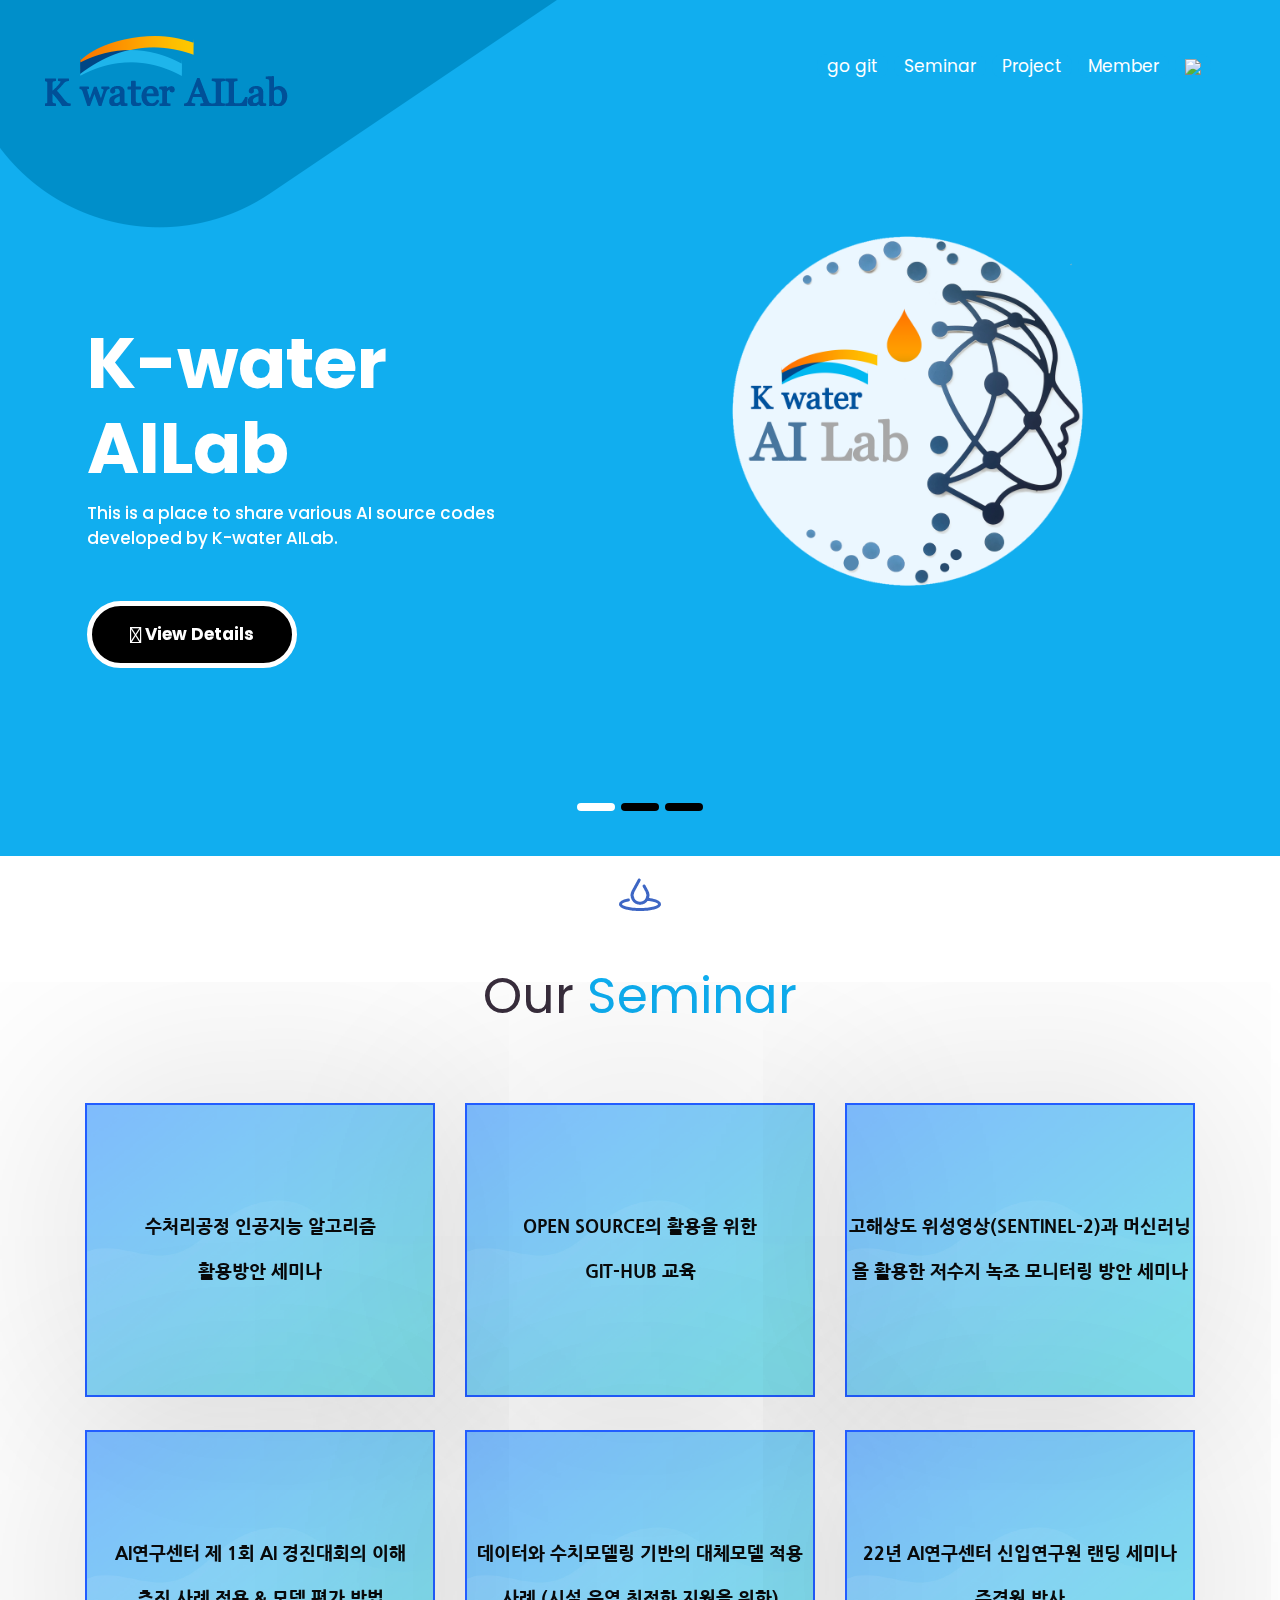
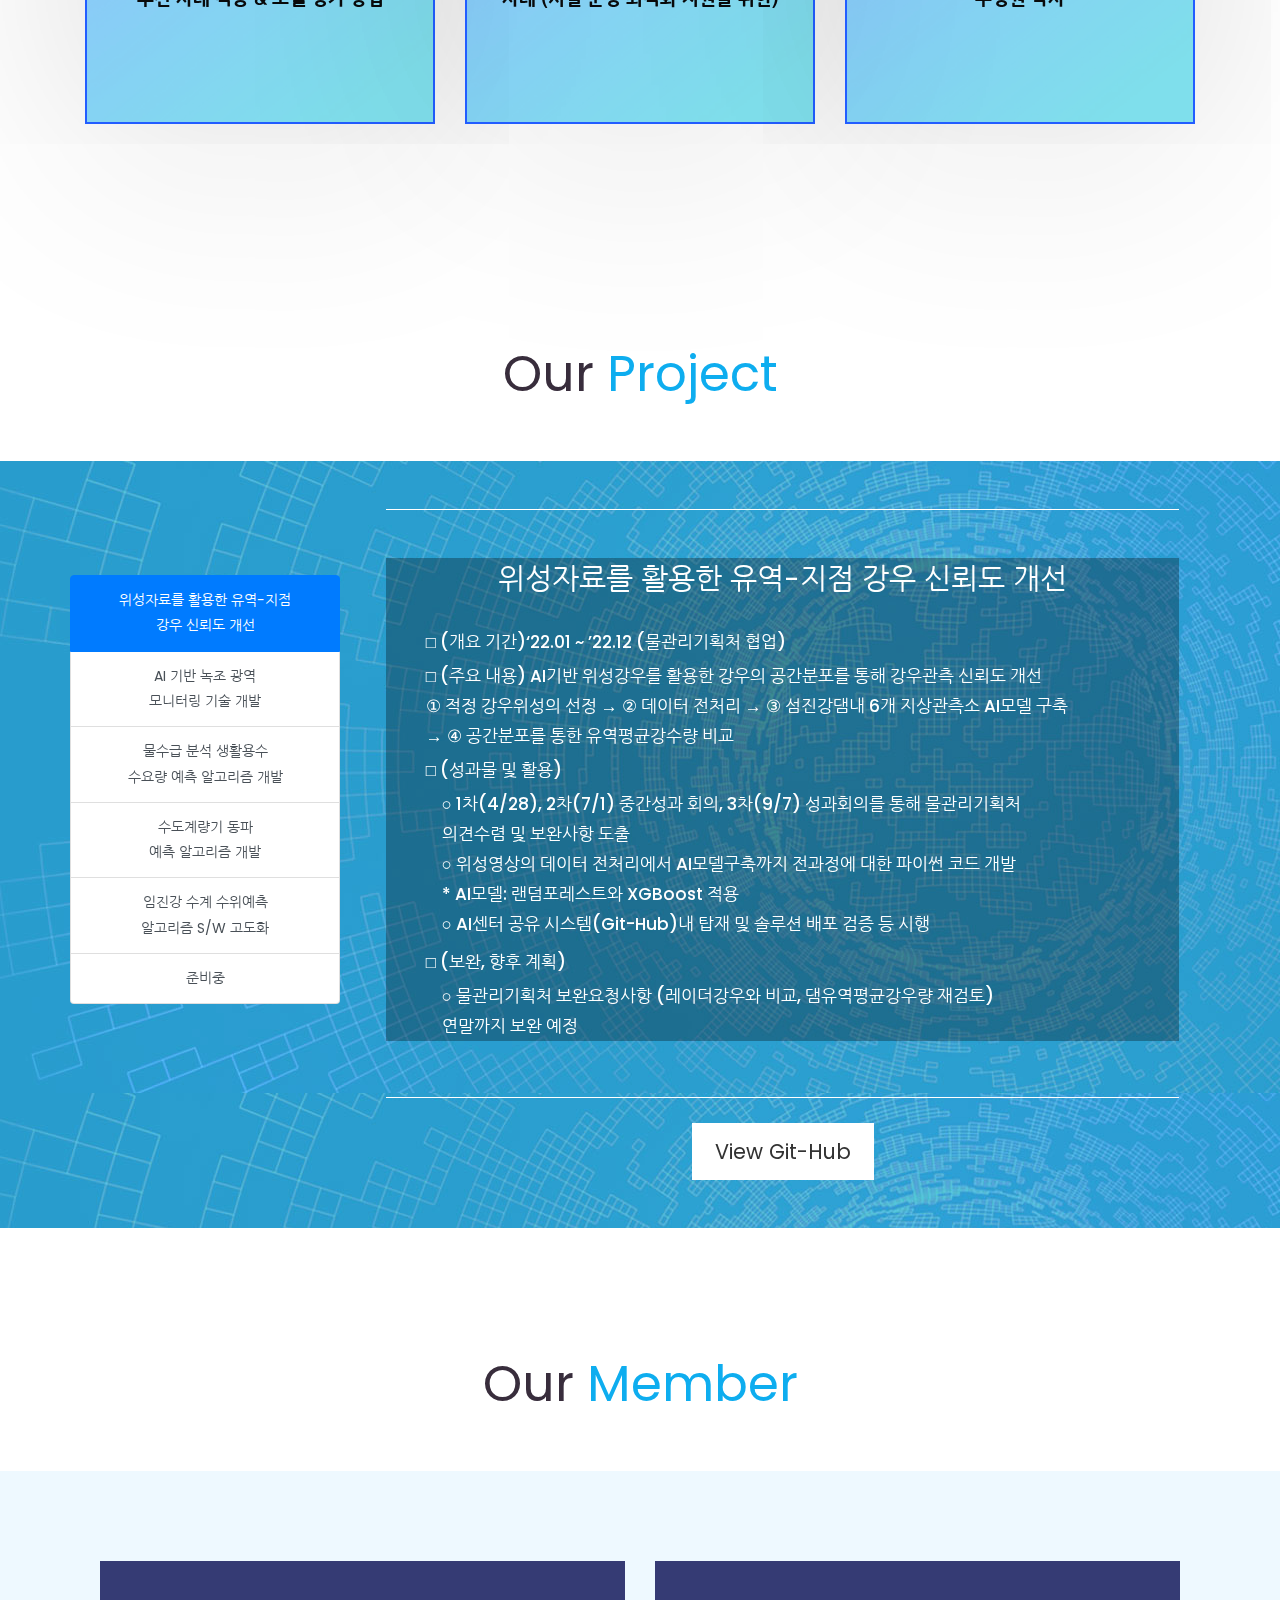
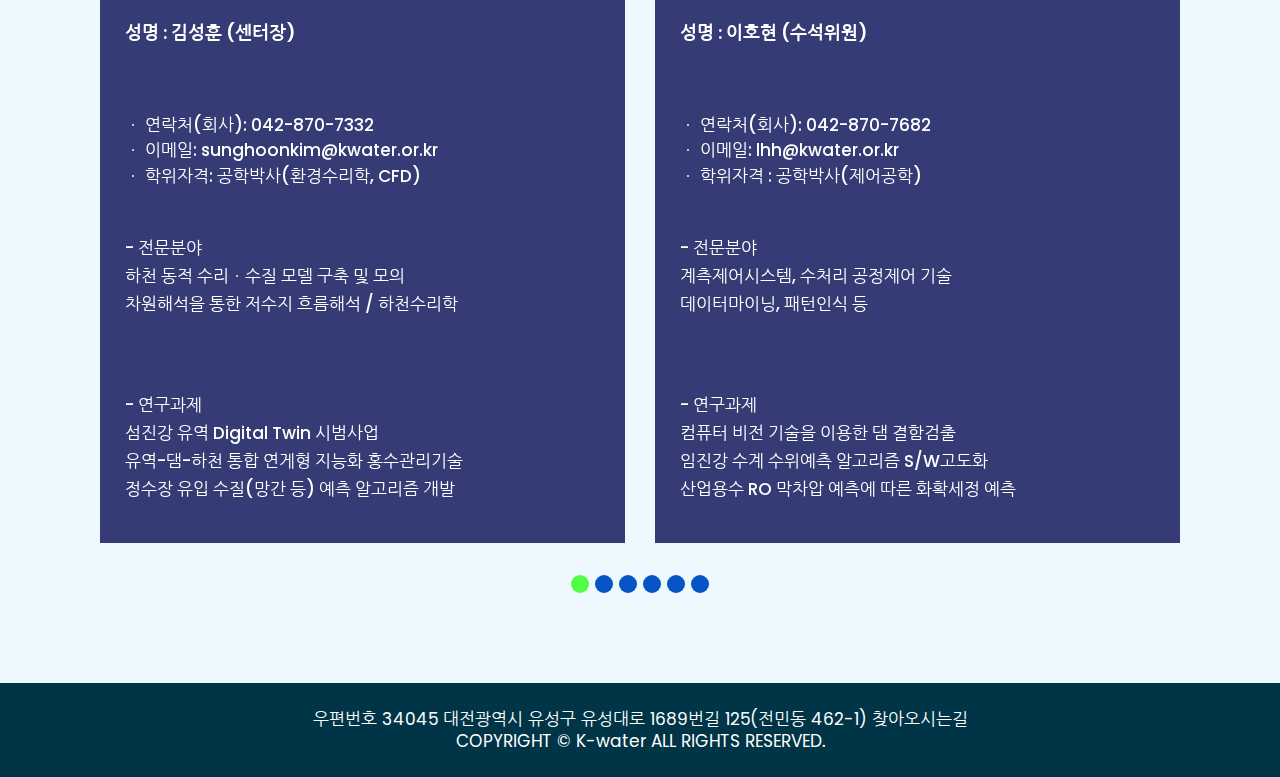
==== commit 8714cbc2: "Update index.html" ====
--- a/index.html
+++ b/index.html
@@ -39,6 +39,7 @@
     <!-- font 설정 google -->
     <style>
         @import url('https://fonts.googleapis.com/css2?family=Nanum+Gothic&display=swap');
+
     </style>
 
     <!-- our project -->
@@ -151,24 +152,24 @@
                                         <h1>Newsletter</h1>
                                         <h2><br>AI 소식을 알고 싶으세요? <br>AI Newsletter를 확인해 보세요. </h2>
                                         <p>※ k-water연구원 연구관리처 AI연구센터에서<br> 정기적으로 발간하는 뉴스레터입니다.<br></p>
+                                        <a class="read_more" href="https://github.com/Kwater-AILab/AI_NewsLetter" target="_blank">
+                                            <i class="fa-solid fa-envelopes-bulk fa-lg"></i> Read more
+                                        </a>
+
                                         <!--
-                                        <a class="read_more" href="https://github.com/Kwater-AILab/AI_NewsLetter" target="_blank">
-                                            <i class="fa-solid fa-envelopes-bulk fa-lg"></i> Read more 
-                                        </a>
--->
                                         <div class="btn-group" role="group" aria-label="Button group with nested dropdown">
                                             <div class="btn-group" role="group">
                                                 <button id="btnGroupDrop1" type="button" class="read_more" data-toggle="dropdown" aria-haspopup="true" aria-expanded="false">
-                                                     &nbsp;&nbsp;&nbsp;&nbsp;&nbsp;&nbsp;&nbsp;<i class="fa-solid fa-envelopes-bulk fa-lg"></i>&nbsp;&nbsp;read more&nbsp;&nbsp;&nbsp;&nbsp;&nbsp;&nbsp;&nbsp;
+                                                    &nbsp;&nbsp;&nbsp;&nbsp;&nbsp;&nbsp;&nbsp;<i class="fa-solid fa-envelopes-bulk fa-lg"></i>&nbsp;&nbsp;read more&nbsp;&nbsp;&nbsp;&nbsp;&nbsp;&nbsp;&nbsp;
                                                 </button>
                                                 <div class="dropdown-menu" aria-labelledby="btnGroupDrop1">
                                                     <a class="dropdown-item" href="https://github.com/Kwater-AILab/AI_NewsLetter" target="_blank">AI Newsletter 1호</a>
                                                     <a class="dropdown-item" href="#">AI Newsletter 2호(발간예정)</a>
-<!--                                                    <a class="dropdown-item" href="#"></a>-->
-
+                                                                                                        <a class="dropdown-item" href="#"></a>
                                                 </div>
                                             </div>
                                         </div>
+-->
                                     </div>
                                 </div>
                                 <div class="col-xl-7 col-lg-7 col-md-7 col-sm-12">
@@ -269,7 +270,17 @@
                                 주경원 박사</span>
                         </div>
                     </div>
-                </div>
+                    
+<!--
+                    <div class="col-md-4" style="margin-top:3%; " onclick="window.open('./seminar_page/index_6.html')">
+                        <div id="text_hover" class="const text_align_center">
+                            <span>공공기관 ChatGPT 활용워크숍 <br> AAICON 지식공유</span>
+                        </div>
+                    </div>
+-->
+
+                </div>
+
             </div>
         </div>
         <!-- <div class="container-fluid">
@@ -637,41 +648,10 @@
                                             </div>
                                             <div class="col-md-6 margin_boot">
                                                 <div class="test_box">
-                                                    <h4>성명 : 김정호 (차장)</h4>
-                                                    <p class="name_aron" style="line-height:1.5 ;">
-                                                        <!-- <br>ㆍ 입사일: 1992.01.29 -->
-                                                        <br>ㆍ 연락처(회사): 042-870-7335
-                                                        <br>ㆍ 이메일: kjho@kwater.or.kr
-                                                        <br>ㆍ 학위자격 : 전산학사, 경영학석사
-                                                    <div class="name_aron">
-                                                        <p style="color:#fff ;">
-                                                            - 전문분야
-                                                            <br>기술SW 개발 및 유지관리
-                                                            <br>AI 알고리즘 개발 및 웹 프로그램
-                                                            <br>정보시스템 관리
-                                                        </p>
-                                                        <p class="">
-                                                            - 연구과제
-                                                            <br>동파예측 알고리즘 개발
-                                                            <br>Streamlit을 활용한 웹 프로그램 개발
-                                                            <br>&nbsp;
-                                                    </div>
-                                                </div>
-                                            </div>
-                                        </div>
-                                    </div>
-                                </div>
-                            </div>
-                            <div class="carousel-item">
-                                <div class="container">
-                                    <div class="carousel-caption">
-                                        <div class="row">
-                                            <div class="col-md-6 margin_boot">
-                                                <div class="test_box">
                                                     <h4>성명 : 이호현 (수석위원)</h4>
                                                     <p class="name_aron" style="line-height:1.5 ;">
                                                         <!-- <br>ㆍ 입사일: 1998.01.05 -->
-                                                        <br>ㆍ 연락처(회사): 042-670-7682
+                                                        <br>ㆍ 연락처(회사): 042-870-7682
                                                         <br>ㆍ 이메일: lhh@kwater.or.kr
                                                         <br>ㆍ 학위자격 : 공학박사(제어공학)
                                                     <div class="name_aron">
@@ -689,6 +669,68 @@
                                                     </div>
                                                 </div>
                                             </div>
+                                        </div>
+                                    </div>
+                                </div>
+                            </div>
+                            <div class="carousel-item">
+                                <div class="container">
+                                    <div class="carousel-caption">
+                                        <div class="row">
+                                            <div class="col-md-6 margin_boot">
+                                                <div class="test_box">
+                                                    <h4>성명 : 이충성 (수석위원)</h4>
+                                                    <p class="name_aron" style="line-height:1.5 ;">
+                                                        <!-- <br>ㆍ 입사일: 1998.01.05 -->
+                                                        <br>ㆍ 연락처(회사): 042-870-7685
+                                                        <br>ㆍ 이메일: sung@kwater.or.kr
+                                                        <br>ㆍ 학위자격 : 공학박사(수자원공학)
+                                                    <div class="name_aron">
+                                                        <p style="color:#fff ;">
+                                                            - 전문분야
+                                                            <br>하천 및 수자원 계획·관리, 이·치수 대책
+                                                            <br>경제성분석(B/C), 의사결정론, 비용배분
+                                                            <br>수리·수문 모델링, GIS응용, 데이터마이닝
+                                                        </p>
+                                                        <p class="">
+                                                            - 연구과제
+                                                            <br>정수장 유입 수질(망간 등) 예측 알고리즘 개발
+                                                            <br>이상홍수 대응을 위한 홍수방어시설 초연결 최적 운영기술 개발
+                                                            <br>&nbsp;
+                                                    </div>
+                                                </div>
+                                            </div>
+                                            <div class="col-md-6 margin_boot">
+                                                <div class="test_box">
+                                                    <h4>성명 :김세훈 (차장)</h4>
+                                                    <p class="name_aron" style="line-height:1.5 ;">
+                                                        <!-- <br>ㆍ 입사일: 2005.06.28 -->
+                                                        <br>ㆍ 연락처(회사): 042-870-7335
+                                                        <br>ㆍ 이메일: ksh@kwater.or.kr
+                                                        <br>ㆍ 학위자격 : 공학석사(데이터베이스)
+                                                    <div class="name_aron">
+                                                        <p style="color:#fff ;">
+                                                            - 전문분야
+                                                            <br>Oracle DBA & Unix admin
+                                                            <br>IT 인프라 관리
+                                                            <br>정보시스템 관리
+                                                        </p>
+                                                        <p class="">
+                                                            - 연구과제
+                                                            <br>전주기 AI개발 관리를 위한 클라우드 적용 시범서비스 개발
+                                                            <br>언어모델의 핵심 알고리즘 내재화 및 현업 솔루션 개발
+                                                            <br>&nbsp;
+                                                    </div>
+                                                </div>
+                                            </div>
+                                        </div>
+                                    </div>
+                                </div>
+                            </div>
+                            <div class="carousel-item">
+                                <div class="container">
+                                    <div class="carousel-caption">
+                                        <div class="row">
                                             <div class="col-md-6 margin_boot">
                                                 <div class="test_box">
                                                     <h4>성명 :정희진 (차장)</h4>
@@ -712,14 +754,6 @@
                                                     </div>
                                                 </div>
                                             </div>
-                                        </div>
-                                    </div>
-                                </div>
-                            </div>
-                            <div class="carousel-item">
-                                <div class="container">
-                                    <div class="carousel-caption">
-                                        <div class="row">
                                             <div class="col-md-6 margin_boot">
                                                 <div class="test_box">
                                                     <h4>성명: 최영돈 (책임연구원)</h4>
@@ -740,29 +774,6 @@
                                                             <br>AI기반 위성강우를 활용한 강우의 공간분포
                                                             <br>인공지능을 활용한 생공용수 수요패턴 예측
                                                             <br>고해상도 위성영상 활용한 저수지 녹조예측
-                                                    </div>
-                                                </div>
-                                            </div>
-                                            <div class="col-md-6 margin_boot">
-                                                <div class="test_box">
-                                                    <h4>성명 : 정지영 (책임위원)</h4>
-                                                    <p class="name_aron" style="line-height:1.5 ;">
-                                                        <br>ㆍ 입사일: 2010.03.29
-                                                        <br>ㆍ 연락처(회사): 042-870-7334
-                                                        <br>ㆍ 이메일: jyjung@kwater.or.kr
-                                                        <br>ㆍ 학위자격 : 석사(지역환경토목), SCJP
-                                                    <div class="name_aron">
-                                                        <p style="color:#fff ;">
-                                                            - 전문분야
-                                                            <br>데이터 전처리 및 품질관리 기술
-                                                            <br>수자원/환경/에너지 분야 AI 알고리즘 개발
-                                                            <br>물관리 SW 및 GIS, AI 적용 자문 등
-                                                        </p>
-                                                        <p class="">
-                                                            - 연구과제
-                                                            <br>취수원 수질(망간, 녹조) 예측 알고리즘 연구
-                                                            <br>댐ㆍ도시ㆍ하천 홍수분석 AI 표준모델 개발
-                                                            <br>
                                                     </div>
                                                 </div>
                                             </div>
@@ -989,6 +1000,7 @@
                 $('a[aria-expanded=true]').attr('aria-expanded', 'false');
             });
         });
+
     </script>
     <script>
         $(document).ready(function() {
@@ -1005,6 +1017,7 @@
                 $(this).removeClass('transition');
             });
         });
+
     </script>
     <script>
         // This example adds a marker to indicate the position of Bondi Beach in Sydney,
@@ -1028,6 +1041,7 @@
                 icon: image
             });
         }
+
     </script>
     <!-- google map js -->
     <script src="https://maps.googleapis.com/maps/api/js?key=AIzaSyA8eaHt9Dh5H57Zh0xVTqxVdBFCvFMqFjQ&callback=initMap"></script>
@@ -1047,4 +1061,6 @@
     <!-- <script src="js/aron/main_me1.js"></script> -->
 
 
-</body></html>
+</body>
+
+</html>
